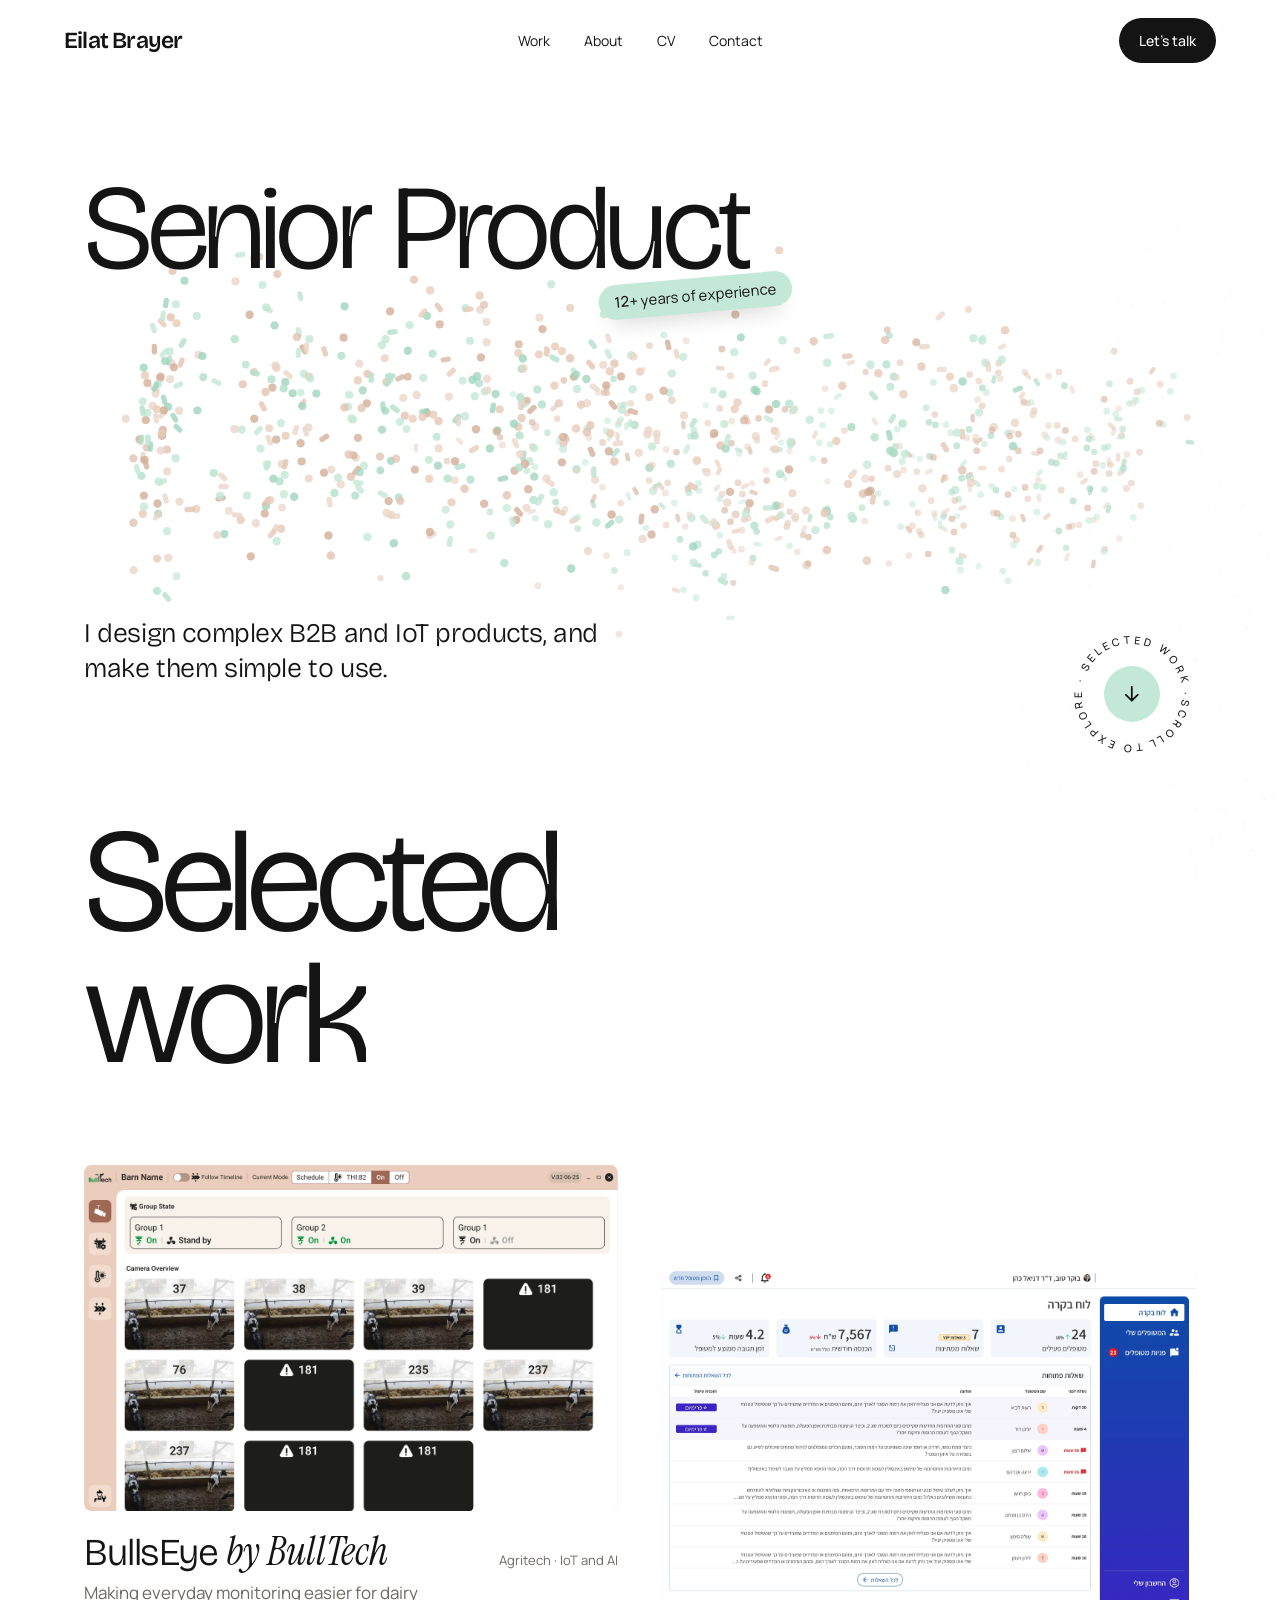
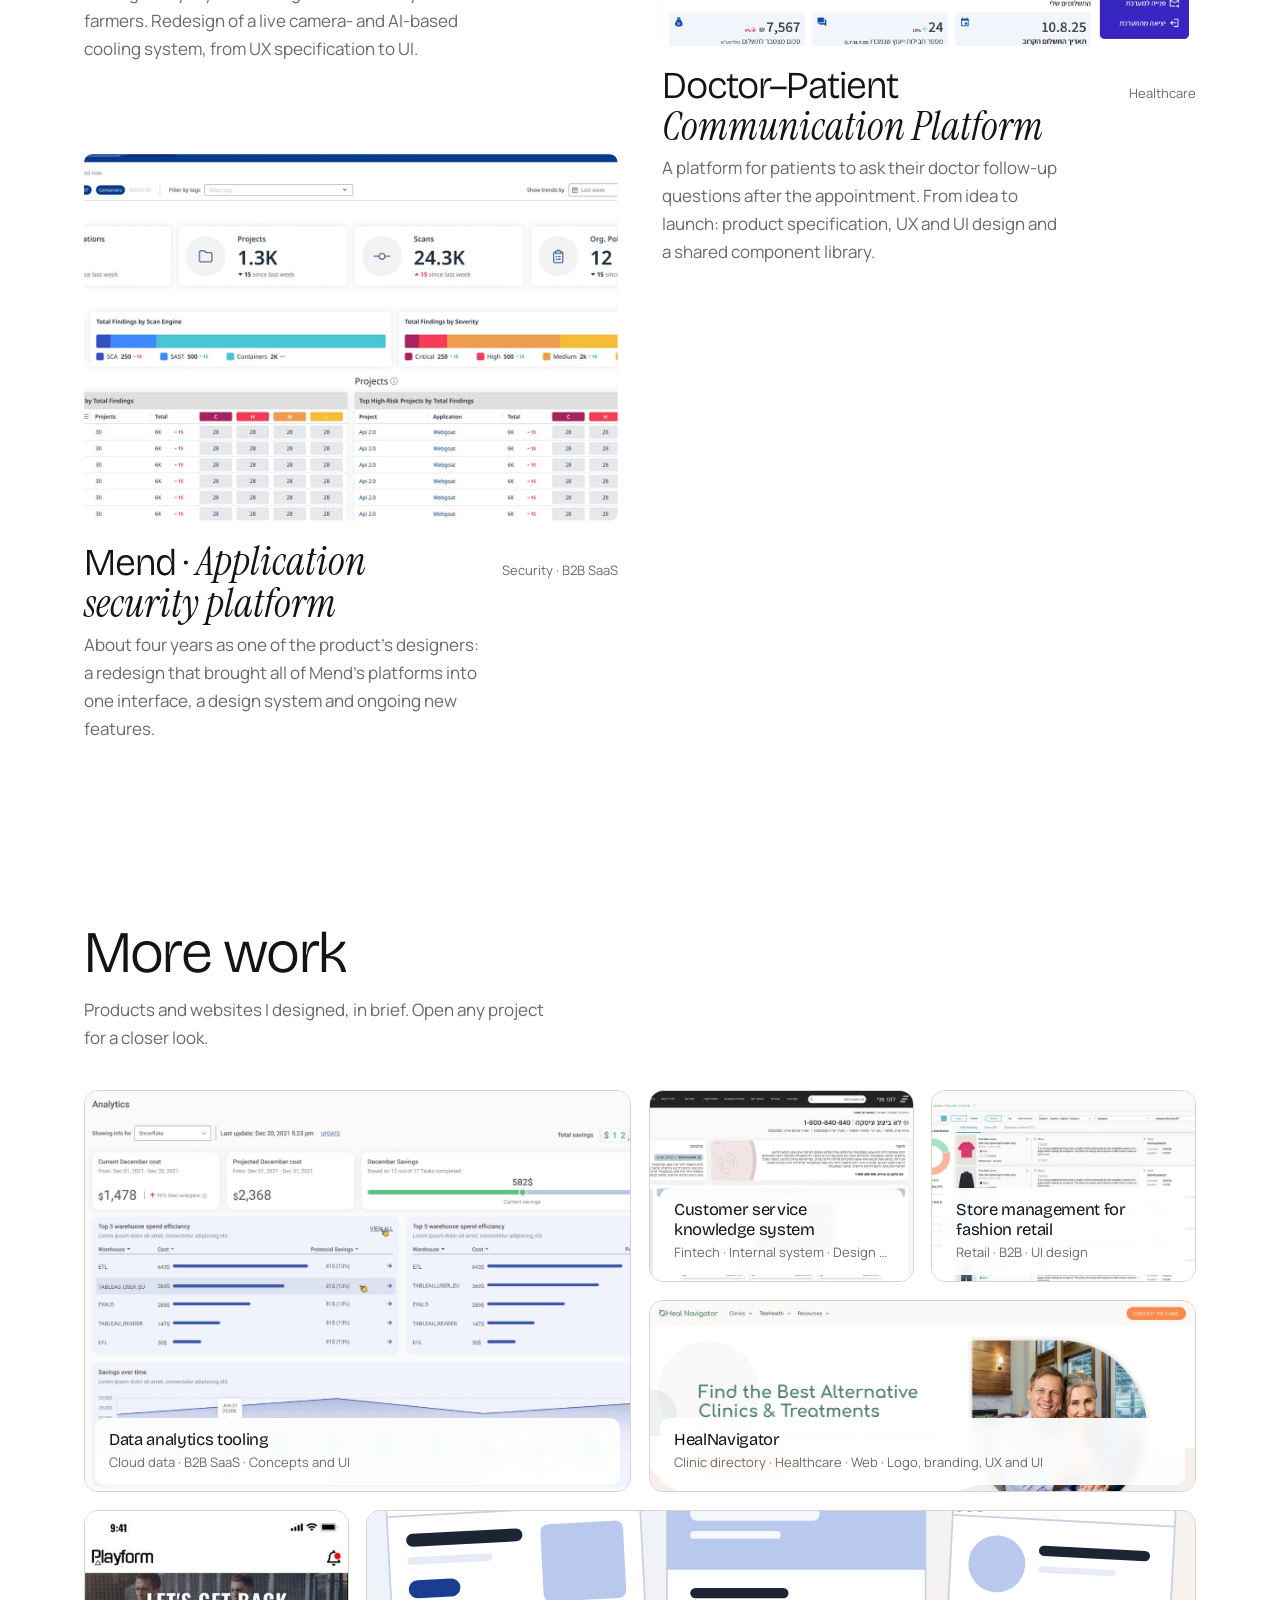
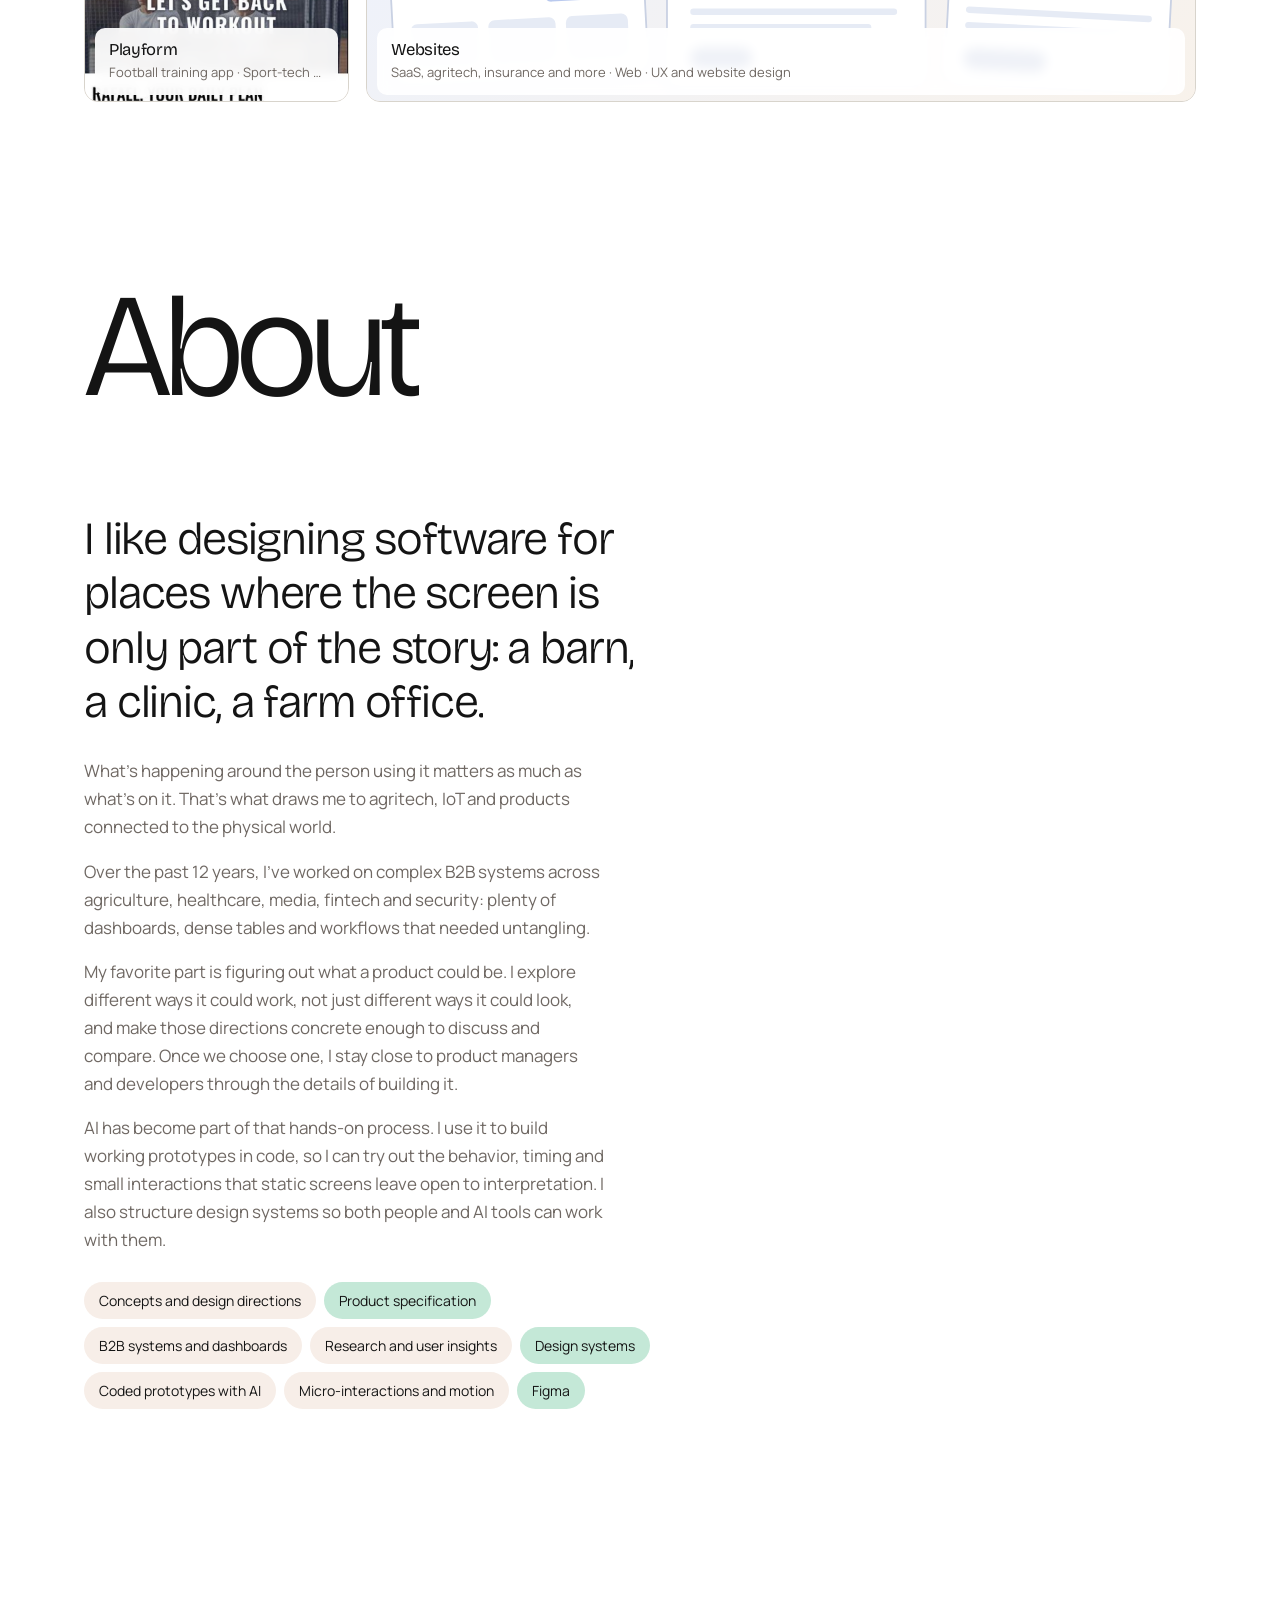
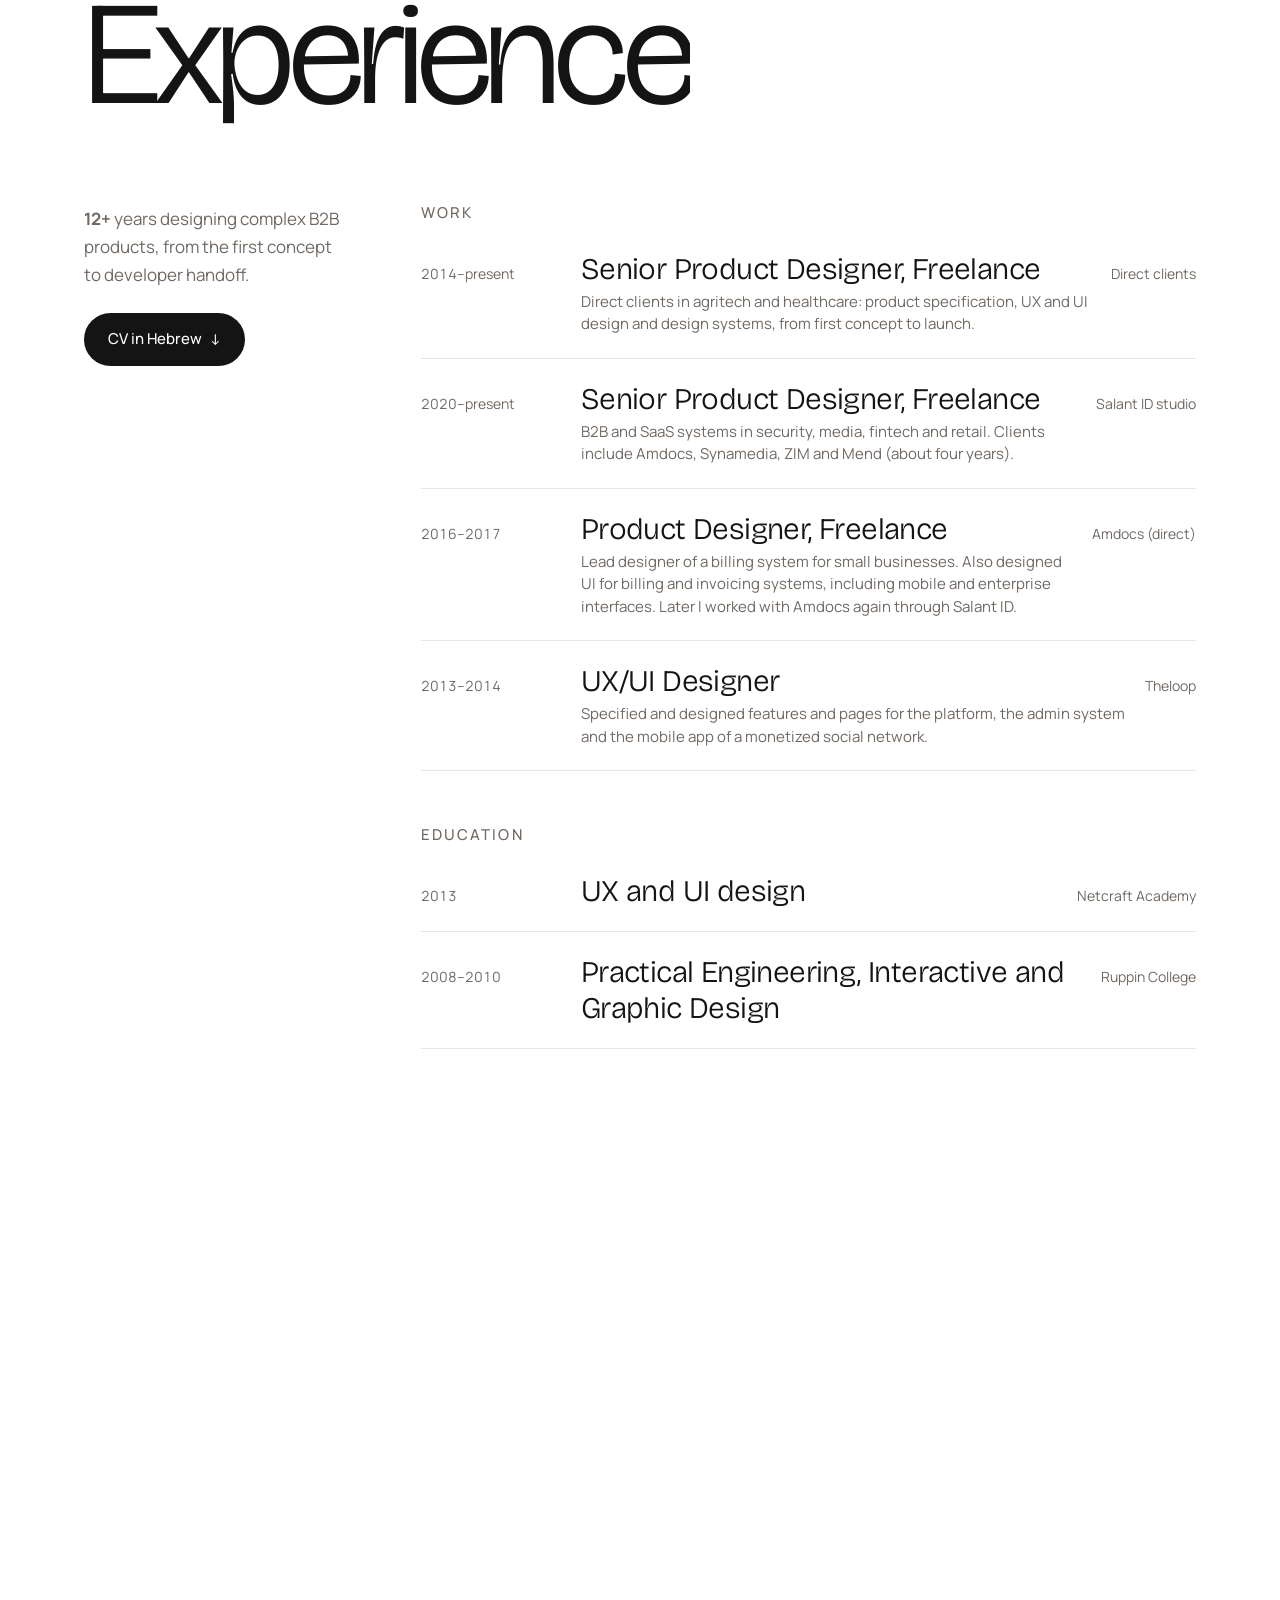
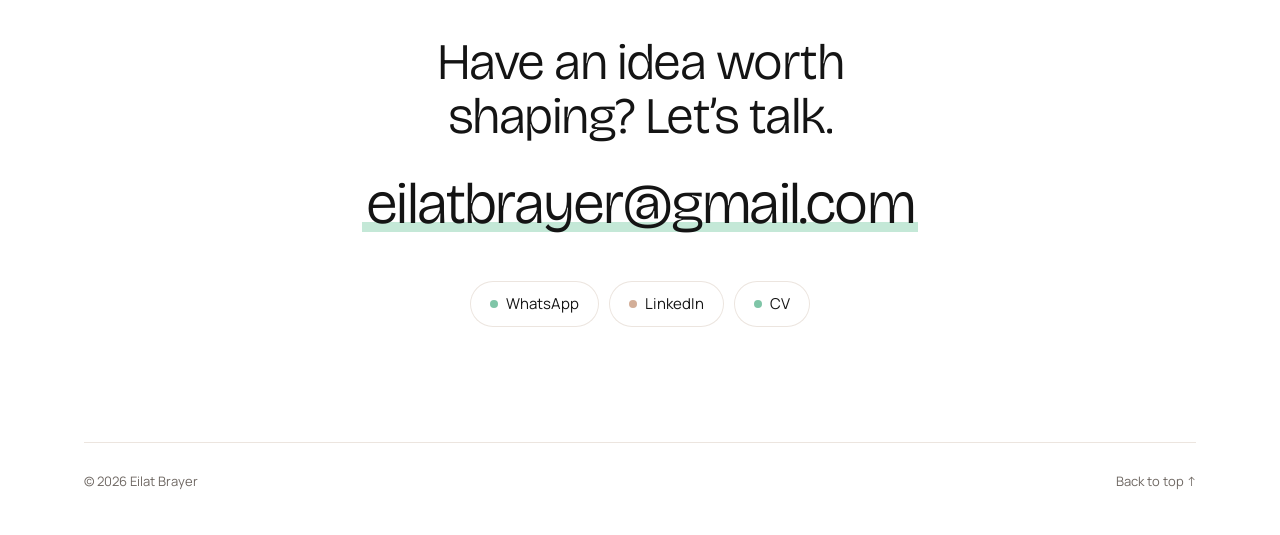
==== index.html @ edeb189f "Text pass after the portfolio review - Facts: BullsEye outcome, doctor platform claims, About years," ====
<!doctype html>
<html lang="en">
<head>
  <meta charset="utf-8">
  <meta name="viewport" content="width=device-width, initial-scale=1">
  <title>Eilat Brayer — Senior Product Designer</title>
  <meta name="description" content="Eilat Brayer is a Senior Product Designer who turns ideas into calm, colorful digital products.">
  <meta property="og:title" content="Eilat Brayer — Senior Product Designer">
  <meta property="og:description" content="Selected work, about, CV and contact.">
  <meta property="og:type" content="website">
  <meta name="theme-color" content="#ffffff">
  <link rel="icon" href="assets/favicon.svg" type="image/svg+xml">
  <link rel="preconnect" href="https://fonts.googleapis.com">
  <link rel="preconnect" href="https://fonts.gstatic.com" crossorigin>
  <link href="https://fonts.googleapis.com/css2?family=Bricolage+Grotesque:opsz,wght@12..96,300;12..96,400;12..96,500;12..96,600&family=Instrument+Serif:ital@1&family=Manrope:wght@400;500&display=swap" rel="stylesheet">
  <link rel="stylesheet" href="css/style.css?v=20261121">
</head>
<body>
  <a class="skip" href="#work">Skip to work</a>
  <canvas class="shape-canvas" aria-hidden="true"></canvas>

  <header class="site-header">
    <a class="logo" href="./">Eilat Brayer</a>
    <nav class="tabs" aria-label="Main">
      <a href="#work">Work</a>
      <a href="#about">About</a>
      <a href="#cv">CV</a>
      <a href="#contact">Contact</a>
    </nav>
    <div class="talk-wrap">
      <button class="talk" type="button" aria-expanded="false" aria-controls="talk-panel" data-cursor="say hi">Let’s talk</button>
    </div>
  </header>

  <!-- Floating bar: slides in once the top bar has scrolled away -->
  <nav class="float-nav" aria-label="Quick navigation" inert>
    <a class="float-logo" href="#top" data-cursor="up we go">Eilat Brayer</a>
    <div class="tabs">
      <span class="tab-ind" aria-hidden="true"></span>
      <a href="#work">Work</a>
      <a href="#about">About</a>
      <a href="#cv">CV</a>
      <a href="#contact">Contact</a>
    </div>
    <button class="talk" type="button" aria-expanded="false" aria-controls="talk-panel" data-cursor="say hi">Let’s talk</button>
  </nav>

  <div class="talk-panel" id="talk-panel">
    <p>Pick whatever feels easiest.</p>
    <a class="pill" href="https://wa.me/972524263616?text=Hi%20Eilat%2C%20I%20saw%20your%20portfolio%20and%20would%20love%20to%20talk." target="_blank" rel="noopener" data-cursor="fastest reply"><span><span class="ico"></span> WhatsApp</span><span>↗</span></a>
    <a class="pill nude" href="https://www.linkedin.com/in/eilat-brayer-48146722/" target="_blank" rel="noopener" data-cursor="let’s connect"><span><span class="ico"></span> LinkedIn</span><span>↗</span></a>
    <button class="pill" type="button" data-copy="eilatbrayer@gmail.com" data-cursor="click to copy"><span><span class="ico"></span> Email</span><span>eilatbrayer@gmail.com</span></button>
  </div>

  <main>
    <!-- Hero: type sets "Senior Product", the shapes write "Designer" -->
    <section class="hero inner" id="top">
      <div class="hero-stack">
        <h1 class="hero-title">
          <span class="title-line"><span class="split">Senior Product</span><span class="years-tag"><b data-since="2014">12+</b> years of experience</span></span><span class="sr-only"> Designer</span>
        </h1>
        <div class="hero-word" data-shapes="word" data-word="Designer" data-align="fill" data-cursor="play with me"></div>
        <p class="tagline reveal" style="--d:.2s">I design complex B2B and IoT products, and make them simple to use.</p>
      </div>
      <a class="badge" href="#work" data-cursor="let’s go" aria-label="Scroll to work">
        <svg class="badge-ring" viewBox="0 0 140 140" aria-hidden="true">
          <defs><path id="badge-path" d="M70,70 m-55,0 a55,55 0 1,1 110,0 a55,55 0 1,1 -110,0"/></defs>
          <text><textPath href="#badge-path" textLength="342" lengthAdjust="spacing">SCROLL TO EXPLORE · SELECTED WORK ·</textPath></text>
        </svg>
        <span class="badge-core" aria-hidden="true"><svg viewBox="0 0 24 24"><path d="M12 5v14M6 13l6 6 6-6"/></svg></span>
      </a>
    </section>

    <!-- Work: shapes drift to the side margins -->
    <section class="section" id="work">
      <div class="inner">
        <div class="section-head big-head">
          <span class="head-tag nude">Recent work, and more</span>
          <h2 class="split">Selected<br>work</h2>
        </div>

        <div class="work-grid">
          <div>
            <a class="project reveal" href="projects/cooling.html" data-cursor="view case study">
              <div class="media is-screen unveil" style="--tint:#eacdbc"><img src="assets/work/cooling/tour/f-overview.webp" alt="BullsEye home screen: the state of each cooling group and a live tile for every camera" width="2560" height="1664" decoding="async"></div>
              <div class="info">
                <div><h3>BullsEye <em>by BullTech</em></h3><p>Making everyday monitoring easier for dairy farmers. Redesign of a live camera- and AI-based cooling system, from UX specification to UI.</p></div>
                <span class="year">Agritech · IoT and AI</span>
              </div>
            </a>
          </div>
          <div>
            <a class="project reveal" href="projects/care-platform.html" data-cursor="view case study">
              <div class="media is-screen unveil" style="--tint:#dfe6ff"><img src="assets/work/care/tour/f-d-dashboard.webp" alt="The doctor’s dashboard: key numbers and the open questions, with how long each has waited" width="2880" height="2048" decoding="async"></div>
              <div class="info">
                <div><h3>Doctor–Patient <em>Communication Platform</em></h3><p>A platform for patients to ask their doctor follow-up questions after the appointment. From idea to launch: product specification, UX and UI design and a shared component library.</p></div>
                <span class="year">Healthcare</span>
              </div>
            </a>
          </div>
          <div>
            <a class="project reveal" href="projects/mend.html" data-cursor="view case study">
              <div class="media unveil" style="--tint:#e8ecf8"><img src="assets/work/risk/thumb.jpg" alt="Mend’s dashboard: overview numbers, findings by severity and the highest-risk applications" width="1200" height="900" decoding="async"></div>
              <div class="info">
                <div><h3>Mend · <em>Application security platform</em></h3><p>About four years as one of the product’s designers: a redesign that brought all of Mend’s platforms into one interface, a design system and ongoing new features.</p></div>
                <span class="year">Security · B2B SaaS</span>
              </div>
            </a>
          </div>
        </div>

        <!-- More work: a list of smaller projects; each opens a popup with its screens -->
        <div class="more-work">
          <div class="more-head">
            <div>
              <h3 class="split">More work</h3>
              <p class="reveal">Products and websites I designed, in brief. Open any project for a closer look.</p>
            </div>
          </div>
          <div class="more-list" aria-label="More work">
            <button class="more-item reveal" type="button" data-project="data-tools" data-cursor="view project">
              <span class="more-media"><img src="assets/work/data-tools/thumb.jpg" alt="" width="1200" height="900" loading="lazy"></span>
              <span class="more-info"><strong>Data analytics tooling</strong><span>Cloud data · B2B SaaS · Concepts and UI</span></span>
            </button>
            <button class="more-item reveal" type="button" data-project="service" data-cursor="view project">
              <span class="more-media"><img src="assets/work/service/thumb.jpg" alt="" width="1200" height="900" loading="lazy"></span>
              <span class="more-info"><strong>Customer service knowledge system</strong><span>Fintech · Internal system · Design concept and UI</span></span>
            </button>
            <button class="more-item reveal" type="button" data-project="retail" data-cursor="view project">
              <span class="more-media"><img src="assets/work/retail/thumb.jpg" alt="" width="1200" height="900" loading="lazy"></span>
              <span class="more-info"><strong>Store management for fashion retail</strong><span>Retail · B2B · UI design</span></span>
            </button>
            <button class="more-item reveal" type="button" data-project="clinics" data-cursor="view project">
              <span class="more-media"><img src="assets/work/clinics/thumb.jpg" alt="" width="1200" height="900" loading="lazy"></span>
              <span class="more-info"><strong>HealNavigator</strong><span>Clinic directory · Healthcare · Web · Logo, branding, UX and UI</span></span>
            </button>
            <button class="more-item reveal" type="button" data-project="football" data-cursor="view project">
              <span class="more-media"><img src="assets/work/football/tile.jpg" alt="" width="1200" height="900" loading="lazy"></span>
              <span class="more-info"><strong>Playform</strong><span>Football training app · Sport-tech · Mobile UI design</span></span>
            </button>
            <button class="more-item reveal" type="button" data-project="websites" data-cursor="view project">
              <span class="more-media generic" aria-hidden="true"><svg viewBox="0 0 640 240" preserveAspectRatio="xMidYMid slice">
                <g class="site s1"><rect x="18" y="26" width="196" height="150" rx="10"/><path d="M18 46h196"/><rect x="32" y="60" width="90" height="10" rx="5" class="ink"/><rect x="32" y="78" width="66" height="6" rx="3" class="soft"/><rect x="32" y="96" width="40" height="14" rx="7" class="accent"/><rect x="136" y="58" width="64" height="60" rx="6" class="pic"/><rect x="32" y="130" width="52" height="34" rx="5" class="soft"/><rect x="92" y="130" width="52" height="34" rx="5" class="soft"/><rect x="152" y="130" width="48" height="34" rx="5" class="soft"/></g>
                <g class="site s2"><rect x="232" y="10" width="200" height="172" rx="10"/><path d="M232 30h200"/><rect x="232" y="30" width="200" height="62" class="pic"/><rect x="250" y="44" width="100" height="10" rx="5" class="light"/><rect x="250" y="62" width="70" height="6" rx="3" class="light"/><rect x="250" y="106" width="76" height="8" rx="4" class="ink"/><rect x="250" y="122" width="160" height="5" rx="2.5" class="soft"/><rect x="250" y="134" width="140" height="5" rx="2.5" class="soft"/><rect x="250" y="152" width="48" height="16" rx="8" class="accent"/></g>
                <g class="site s3"><rect x="450" y="34" width="172" height="150" rx="10"/><path d="M450 54h172"/><rect x="464" y="68" width="44" height="44" rx="22" class="pic"/><rect x="518" y="74" width="86" height="8" rx="4" class="ink"/><rect x="518" y="90" width="60" height="5" rx="2.5" class="soft"/><rect x="464" y="124" width="144" height="5" rx="2.5" class="soft"/><rect x="464" y="136" width="120" height="5" rx="2.5" class="soft"/><rect x="464" y="156" width="64" height="16" rx="8" class="accent"/></g>
                <g class="dots"><circle cx="26" cy="36" r="2.4"/><circle cx="34" cy="36" r="2.4"/><circle cx="42" cy="36" r="2.4"/><circle cx="240" cy="20" r="2.4"/><circle cx="248" cy="20" r="2.4"/><circle cx="256" cy="20" r="2.4"/><circle cx="458" cy="44" r="2.4"/><circle cx="466" cy="44" r="2.4"/><circle cx="474" cy="44" r="2.4"/></g>
              </svg></span>
              <span class="more-info"><strong>Websites</strong><span>SaaS, agritech, insurance and more · Web · UX and website design</span></span>
            </button>
          </div>
          <script type="application/json" id="more-work-data">[{"id": "data-tools", "title": "Data analytics tooling", "domain": "Cloud data · B2B SaaS", "text": "Designed a system for managing database analytics tools. The work started with visual concepts from scratch and continued to the rest of the screens.", "scope": "Concepts · UI", "live": null, "phone": false, "images": ["01.jpg", "02.jpg", "04.jpg", "05.jpg", "06.jpg"], "role": "Concepts, UI and component library, through Salant ID design studio", "bullets": ["Visual concepts from scratch for a system that manages database analytics tools.", "Designed the rest of the screens from the chosen concept."]}, {"id": "retail", "title": "Store management for fashion retail", "domain": "Retail · B2B", "text": "UI design for a system that helps fashion retailers manage their stores and stock.", "scope": "UI", "live": null, "phone": false, "images": ["01.jpg", "02.jpg", "03.jpg", "04.jpg"], "role": "UI design and component library, through Salant ID design studio", "bullets": ["UI for a system that helps fashion retailers manage their stores and stock."]}, {"id": "service", "title": "Customer service knowledge system", "domain": "Fintech · Internal system", "text": "Design concept and all the screens of an internal system that guides service representatives through customer calls.", "scope": "Concepts · UI", "live": null, "phone": false, "images": ["01.jpg", "02.jpg", "03.jpg"], "role": "Design concept, UI and component library, through Salant ID design studio", "bullets": ["Created the design concept for a customer-service system used by service representatives.", "Designed all of its screens, in Hebrew, right to left.", "Later specified and designed new features."]}, {"id": "football", "title": "Playform", "domain": "Sport-tech · Mobile · Football training app", "text": "UI design for an app that measures and trains the skills of young football players.", "scope": "Mobile UI", "live": null, "phone": true, "images": ["01.jpg", "02.jpg", "03.jpg", "04.jpg"], "role": "Mobile UI design and component library, through Salant ID design studio", "bullets": ["UI for an app that measures and trains the skills of young football players.", "Scoring and feedback on video exercises."], "video": "https://www.youtube.com/embed/-B9H07oIt5k", "links": [{"label": "Watch the video", "href": "https://youtu.be/-B9H07oIt5k"}]}, {"id": "clinics", "title": "HealNavigator", "domain": "Healthcare · Web · Clinic directory", "text": "HealNavigator: logo and brand refinement, plus the specification and design of the home page, the clinic listing and the clinic page, on desktop and mobile, as part of an existing site.", "scope": "Logo · Branding · UX/UI", "live": null, "phone": false, "images": ["01.jpg", "02.jpg", "03.jpg", "04.jpg", "05.jpg", "06.jpg"], "role": "Logo, branding, UX, UI and component library", "bullets": ["Refined the logo and the brand.", "Specified and designed the home page, the clinic listing and the clinic page.", "Desktop and mobile, as part of an existing site."], "links": [{"label": "HealNavigator", "href": "https://healnavigator.com/listing/immunocine-cancer-center-cost-reviews/"}]}, {"id": "websites", "title": "Websites", "domain": "Web · Marketing and company sites", "text": "Specification and design of websites and home pages for companies in SaaS, agritech, insurance, consulting and marketing.", "scope": "UX · Website design", "live": null, "phone": false, "images": ["saas-home/01.jpg", "agri-site/01.jpg", "agri-site/02.jpg", "insurance/01.jpg", "insurance/02.jpg", "rankings/blog.jpg", "rankings/article.jpg", "recruiting/01.jpg", "agency/01.jpg"], "role": "UX and website design, with reusable components", "bullets": ["Zoom-Engage, through Salant ID design studio: home page design for a platform that personalizes website content and experience.", "BullTech: a new website and product catalog, for desktop and mobile.", "Insurance agency: specification and design of the full website.", "Service rankings site: website design, and later the blog.", "Recruitment consulting: home page specification and design.", "Digital marketing agency: a one-page website."], "links": [{"label": "Zoom-Engage", "href": "https://www.zoomengage.com/"}, {"label": "BullTech", "href": "https://bulltech.co.il/"}]}]</script>
        </div>
      </div>
    </section>

    <!-- About: shapes gather into a frame around the portrait -->
    <section class="section" id="about">
      <div class="inner">
        <div class="section-head big-head">
          <span class="head-tag mint">Hi, nice to meet you</span>
          <h2 class="split">About</h2>
        </div>
        <div class="about-grid">
        <div class="about-text">
          <p class="about-lead split">I like designing software for places where the screen is only part of the story: a barn, a clinic, a farm office.</p>
          <p class="reveal">What’s happening around the person using it matters as much as what’s on it. That’s what draws me to agritech, IoT and products connected to the physical world.</p>
          <p class="reveal">Over the past 12 years, I’ve worked on complex B2B systems across agriculture, healthcare, media, fintech and security: plenty of dashboards, dense tables and workflows that needed untangling.</p>
          <p class="reveal">My favorite part is figuring out what a product could be. I explore different ways it could work, not just different ways it could look, and make those directions concrete enough to discuss and compare. Once we choose one, I stay close to product managers and developers through the details of building it.</p>
          <p class="reveal">AI has become part of that hands-on process. I use it to build working prototypes in code, so I can try out the behavior, timing and small interactions that static screens leave open to interpretation. I also structure design systems so both people and AI tools can work with them.</p>
          <ul class="skills reveal">
            <li>Concepts and design directions</li>
            <li>Product specification</li>
            <li>B2B systems and dashboards</li>
            <li>Research and user insights</li>
            <li>Design systems</li>
            <li>Coded prototypes with AI</li>
            <li>Micro-interactions and motion</li>
            <li>Figma</li>
          </ul>
        </div>
        <figure class="worlds">
          <div class="worlds-stage" data-shapes="worlds" data-icons="barn,clinic,screen" data-captions="The barn|The clinic|The screen" data-cursor="where I design" aria-hidden="true"></div>
        </figure>
        </div>
      </div>
    </section>

    <!-- CV: shapes return to the margins -->
    <section class="section" id="cv">
      <div class="inner">
        <div class="section-head big-head">
          <span class="head-tag nude">The short version</span>
          <h2 class="split">Experience</h2>
        </div>
        <div class="cv-grid">
          <div class="cv-side reveal">
            <p><b data-since="2014">12+</b> years designing complex B2B products, from the first concept to developer handoff.</p>
            <div class="cv-btns"><a class="btn" href="assets/cv-he.pdf" data-cursor="pdf · 1 page">CV in Hebrew <span aria-hidden="true">↓</span></a><a class="btn" href="assets/cv-en.pdf" data-cursor="pdf · 1 page" hidden>CV in English <span aria-hidden="true">↓</span></a></div>
          </div>
          <div>
            <div class="cv-block">
              <h3 class="reveal">Work</h3>
              <div class="cv-row reveal"><span class="when">2014–present</span><span class="what">Senior Product Designer, Freelance<small>Direct clients in agritech and healthcare: product specification, UX and UI design and design systems, from first concept to launch.</small></span><span class="where">Direct clients</span></div>
              <div class="cv-row reveal"><span class="when">2020–present</span><span class="what">Senior Product Designer, Freelance<small>B2B and SaaS systems in security, media, fintech and retail. Clients include Amdocs, Synamedia, ZIM and Mend (about four years).</small></span><span class="where">Salant ID studio</span></div>
              <div class="cv-row reveal"><span class="when">2016–2017</span><span class="what">Product Designer, Freelance<small>Lead designer of a billing system for small businesses. Also designed UI for billing and invoicing systems, including mobile and enterprise interfaces. Later I worked with Amdocs again through Salant ID.</small></span><span class="where">Amdocs (direct)</span></div>
              <div class="cv-row reveal"><span class="when">2013–2014</span><span class="what">UX/UI Designer<small>Specified and designed features and pages for the platform, the admin system and the mobile app of a monetized social network.</small></span><span class="where">Theloop</span></div>
            </div>
            <div class="cv-block">
              <h3 class="reveal">Education</h3>
              <div class="cv-row reveal"><span class="when">2013</span><span class="what">UX and UI design</span><span class="where">Netcraft Academy</span></div>
              <div class="cv-row reveal"><span class="when">2008–2010</span><span class="what">Practical Engineering, Interactive and Graphic Design</span><span class="where">Ruppin College</span></div>
            </div>
          </div>
        </div>
      </div>
    </section>

    <!-- Contact: shapes write "hello" -->
    <section class="section contact" id="contact">
      <div class="inner">
        <div class="contact-word" data-shapes="word" data-word="Hello" data-early></div>
        <h2 class="split">Have an idea worth shaping? Let’s talk.</h2>
        <div class="reveal">
          <button class="mail" type="button" data-copy="eilatbrayer@gmail.com" data-cursor="click to copy">eilatbrayer@gmail.com<span class="copied" aria-live="polite"></span></button>
        </div>
        <ul class="socials reveal">
          <li><a class="pill" href="https://wa.me/972524263616?text=Hi%20Eilat%2C%20I%20saw%20your%20portfolio%20and%20would%20love%20to%20talk." target="_blank" rel="noopener" data-cursor="fastest reply"><span class="ico"></span> WhatsApp</a></li>
          <li><a class="pill nude" href="https://www.linkedin.com/in/eilat-brayer-48146722/" target="_blank" rel="noopener" data-cursor="let’s connect"><span class="ico"></span> LinkedIn</a></li>
          <li><a class="pill" href="assets/cv-he.pdf" data-cursor="pdf · 1 page"><span class="ico"></span> CV</a></li>
        </ul>
      </div>
    </section>
  </main>

  <footer class="site-footer">
    <span>© <span data-year>2026</span> Eilat Brayer</span>
    <a href="#top" data-cursor="up we go">Back to top ↑</a>
  </footer>

  <script src="js/main.js?v=20261121" defer></script>
  <script src="js/shapes.js?v=20261121" defer></script>
</body>
</html>
---- css/style.css ----
/* Layout: one long airy scroll on white. A fixed canvas of soft nude and mint
   dots and rounded strokes sits behind the content and re-forms per section
   (name, side margins, a frame around the portrait, "hello"). Projects open on
   their own pages. Buttons tilt and fill with mint or nude; a small tag next to
   the cursor says what a click will do. */
:root {
  --white: #ffffff;
  --ink: #141414;
  --ink-soft: #6f6863;
  --line: #ece5df;
  --blush: #f7eee8;
  --nude: #ead6c8;
  --sand: #d3ae98;
  --mint: #c4e8d7;
  --mint-deep: #7fc5a7;

  --display: "Bricolage Grotesque", "Helvetica Neue", Arial, sans-serif;
  --accent: "Instrument Serif", Georgia, "Times New Roman", serif;
  --body: "Manrope", system-ui, -apple-system, "Segoe UI", sans-serif;

  --max: 1240px;
  --gutter: clamp(20px, 5vw, 64px);
  --radius: 8px; /* screenshots read as screens */
  --ease: cubic-bezier(.22, .8, .24, 1);
  --spring: cubic-bezier(.3, 1.6, .5, 1);
  color-scheme: light;
}

*, *::before, *::after { box-sizing: border-box; }
[hidden] { display: none !important; }
html { -webkit-text-size-adjust: 100%; }
html.no-scroll { overflow: hidden; }
body {
  margin: 0;
  background: var(--white);
  color: var(--ink);
  font: 400 17px/1.65 var(--body);
  -webkit-font-smoothing: antialiased;
}
img { max-width: 100%; display: block; }
a { color: inherit; }
button { font: inherit; color: inherit; }
h1, h2, h3 { margin: 0; font-family: var(--display); font-weight: 300; line-height: 1.05; letter-spacing: -.03em; text-wrap: balance; }
em, .serif { font-family: var(--accent); font-style: italic; font-weight: 400; letter-spacing: 0; }
:focus-visible { outline: 2px solid var(--ink); outline-offset: 4px; border-radius: 6px; }
::selection { background: var(--mint); }

.skip { position: absolute; left: -999px; top: 10px; z-index: 50; background: var(--ink); color: var(--white); padding: 8px 14px; border-radius: 99px; }
.skip:focus { left: 10px; }

/* Shape canvas lives behind everything */
.shape-canvas { position: fixed; inset: 0; width: 100%; height: 100%; z-index: 0; pointer-events: none; }
.site-header, main, .site-footer { position: relative; z-index: 1; }

.inner { max-width: var(--max); margin-inline: auto; padding-inline: var(--gutter); }
.label { font: 500 12px/1 var(--body); letter-spacing: .14em; text-transform: uppercase; color: var(--ink-soft); }

/* ---------- Pills: one hover language for every button ---------- */
.pill, .tabs a, .btn, .talk, .back {
  display: inline-flex; align-items: center; gap: 8px;
  border: 0; border-radius: 99px; cursor: pointer; text-decoration: none; white-space: nowrap;
  transition: rotate .5s var(--spring), background-color .25s, color .25s, box-shadow .35s;
}
.pill.is-hover, .tabs a.is-hover, .btn.is-hover, .talk.is-hover, .back.is-hover,
.pill:focus-visible, .tabs a:focus-visible, .btn:focus-visible, .talk:focus-visible, .back:focus-visible {
  rotate: -3deg; background-color: var(--mint); color: var(--ink);
  box-shadow: 0 12px 22px -14px rgba(20, 20, 20, .45);
}
.pill.nude.is-hover, .tabs a:nth-of-type(even).is-hover, .back.is-hover,
.pill.nude:focus-visible, .tabs a:nth-of-type(even):focus-visible { background-color: var(--nude); rotate: 3deg; }
.pill { padding: 11px 20px; font-size: 15px; background: var(--white); box-shadow: inset 0 0 0 1px var(--line); }
.pill .ico { display: inline-block; flex: none; width: 8px; height: 8px; border-radius: 50%; background: var(--mint-deep); }
.pill.nude .ico { background: var(--sand); }
.btn { padding: 14px 24px; background: var(--ink); color: var(--white); font-size: 15px; font-weight: 500; }

/* ---------- Header ---------- */
.site-header {
  position: absolute; top: 0; left: 0; right: 0; z-index: 20;
  display: grid; grid-template-columns: 1fr auto 1fr; align-items: center; gap: 16px;
  padding: 18px var(--gutter);
  transition: transform .5s var(--ease), background .4s;
}
.logo { justify-self: start; text-decoration: none; font: 600 clamp(22px, 1.8vw, 26px)/1 var(--display); letter-spacing: -.035em; white-space: nowrap; }
.back { justify-self: start; font-size: 14px; padding: 9px 16px 9px 12px; background: rgba(255,255,255,.8); box-shadow: inset 0 0 0 1px var(--line); }
.tabs { display: flex; gap: 4px; justify-self: center; }
.tabs a { font-size: 14px; padding: 8px 15px; }
.talk-wrap { justify-self: end; }
.talk { padding: 11px 20px; background: var(--ink); color: var(--white); font-size: 14px; font-weight: 500; }
.talk[aria-expanded="true"] { background: var(--mint); color: var(--ink); rotate: -3deg; }

/* Floating bar */
.float-nav {
  position: fixed; z-index: 30; left: 50%; top: max(14px, env(safe-area-inset-top, 0px));
  display: flex; align-items: center; gap: 6px; padding: 6px;
  background: rgba(255, 255, 255, .82); backdrop-filter: blur(16px); -webkit-backdrop-filter: blur(16px);
  border-radius: 99px; box-shadow: 0 0 0 1px var(--line), 0 18px 40px -24px rgba(20, 20, 20, .35);
  translate: -50% calc(-100% - 30px); opacity: 0;
  transition: translate .7s var(--spring), opacity .3s;
}
.float-nav.show { translate: -50% 0; opacity: 1; }
.float-logo { text-decoration: none; font: 600 18px/1 var(--display); letter-spacing: -.035em; padding: 0 12px 0 14px; white-space: nowrap; }
.float-nav .tabs { position: relative; gap: 2px; }
.float-nav .tabs a { position: relative; z-index: 1; }
.float-nav .talk { padding: 9px 16px; }
.tab-ind {
  position: absolute; left: 0; top: 0; bottom: 0; border-radius: 99px; background: var(--blush);
  opacity: 0; transition: transform .6s var(--spring), width .6s var(--spring), opacity .3s;
}
.tab-ind.on { opacity: 1; }

.talk-panel {
  position: fixed; z-index: 40; right: 16px; top: 70px; width: min(320px, calc(100vw - 24px));
  background: var(--white); border-radius: 26px; padding: 18px;
  box-shadow: 0 0 0 1px var(--line), 0 30px 60px -30px rgba(20, 20, 20, .35);
  display: grid; gap: 8px;
  transform-origin: top right; scale: .85; rotate: 3deg; opacity: 0; visibility: hidden;
  transition: scale .5s var(--spring), rotate .5s var(--spring), opacity .25s, visibility 0s .3s;
}
.talk-panel.open { scale: 1; rotate: 0deg; opacity: 1; visibility: visible; transition: scale .5s var(--spring), rotate .5s var(--spring), opacity .25s; }
.talk-panel p { margin: 2px 4px 8px; font-size: 14px; color: var(--ink-soft); }
.talk-panel .pill { justify-content: space-between; width: 100%; }
.talk-panel .pill span:last-child { color: var(--ink-soft); font-size: 13px; }

/* ---------- Cursor tag ---------- */
.cursor-tag {
  position: fixed; left: 0; top: 0; z-index: 80; pointer-events: none;
  font: 500 12px/1 var(--body); color: var(--ink); white-space: nowrap;
  background: var(--mint); padding: 7px 12px; border-radius: 99px;
  box-shadow: 0 8px 18px -10px rgba(20, 20, 20, .4);
}
.cursor-tag::before { content: ""; } /* keeps an empty tag from collapsing */
.cursor-tag { scale: 0; opacity: 0; transition: scale .35s var(--spring), opacity .2s; }
.cursor-tag.on { scale: 1; opacity: 1; }
@media (hover: none), (pointer: coarse) { .cursor-tag { display: none; } }

/* ---------- Hero ---------- */
.hero { position: relative; min-height: calc(100svh - clamp(80px, 11vw, 150px)); display: grid; grid-template-columns: minmax(0, 1fr); align-content: center; padding-block: clamp(130px, 19vh, 190px) clamp(90px, 13vh, 140px); }
.hero-stack { display: grid; }
.hero-title { font-size: clamp(46px, 9.4vw, 150px); line-height: .95; letter-spacing: -.045em; margin: 0; }
.title-line { position: relative; display: inline-block; }
/* Years tag: tilted like a hovered tab, perched on the end of "Senior Product" */
.years-tag {
  position: absolute; left: 100%; top: 100%; translate: -78% -20%; rotate: -5deg;
  font: 400 clamp(13px, 1.15vw, 16px)/1 var(--body); letter-spacing: 0; white-space: nowrap;
  background: var(--mint); color: var(--ink); padding: .7em 1.1em; border-radius: 99px;
  box-shadow: 0 12px 22px -14px rgba(20, 20, 20, .45);
}
.years-tag b { font-weight: 500; }
.js .years-tag { scale: 0; transition: scale .8s var(--spring) .7s; }
.js .split.in + .years-tag { scale: 1; }
.hero-word { width: 100%; aspect-ratio: 4.15 / 1; max-width: 100%; margin: clamp(26px, 3.4vw, 52px) 0 0; }
.tagline { margin: clamp(10px, 1.5vw, 20px) 0 0; font: 300 clamp(20px, 2.1vw, 28px)/1.3 var(--display); letter-spacing: -.015em; max-width: 34ch; }

/* Round badge: turns slowly, scrolls to the work */
.badge { position: absolute; right: var(--gutter); bottom: clamp(28px, 5vh, 56px); width: clamp(110px, 10vw, 140px); aspect-ratio: 1; display: grid; place-items: center; text-decoration: none; border-radius: 50%; }
.badge-ring { position: absolute; inset: 0; width: 100%; height: 100%; }
.badge-ring text { font: 500 11.5px var(--body); letter-spacing: .14em; fill: var(--ink); }
.badge-core { width: 44%; aspect-ratio: 1; border-radius: 50%; background: var(--mint); display: grid; place-items: center; transition: scale .5s var(--spring), background .25s; }
.badge-core svg { width: 42%; fill: none; stroke: var(--ink); stroke-width: 1.8; stroke-linecap: round; stroke-linejoin: round; }
.badge.is-hover .badge-core, .badge:focus-visible .badge-core { scale: 1.12; background: var(--nude); }
.sr-only { position: absolute; width: 1px; height: 1px; overflow: hidden; clip: rect(0 0 0 0); white-space: nowrap; }

/* ---------- Section heads ---------- */
.section { padding-block: clamp(46px, 7vw, 90px); }
.section-head { display: flex; justify-content: space-between; align-items: baseline; gap: 16px; flex-wrap: wrap; margin-bottom: clamp(40px, 7vw, 84px); }
.section-head h2 { font-size: clamp(44px, 8vw, 112px); }
/* Big section titles share one size; a tilted tag sits above each */
#work { padding-top: clamp(4px, 1vw, 16px); }
.big-head { position: relative; display: block; }
.big-head h2 { font-size: clamp(60px, 11.5vw, 180px); line-height: .9; letter-spacing: -.05em; }
/* The tag floats above the title without taking space, so the title itself peeks in first */
.head-tag { position: absolute; left: 0; top: 0; translate: 0 calc(-100% - clamp(10px, 1.4vw, 20px)); z-index: 2; display: inline-block; white-space: nowrap; font: 400 clamp(14px, 1.2vw, 17px)/1 var(--body); padding: .75em 1.2em; border-radius: 99px; margin-left: clamp(2px, .6vw, 8px); box-shadow: 0 12px 22px -14px rgba(20, 20, 20, .4); }
.head-tag.nude { background: var(--nude); --tilt: 4deg; }
.head-tag.mint { background: var(--mint); --tilt: -4deg; }
.head-tag { rotate: var(--tilt); }
/* Sticker motion: it lands once the title is well on screen */
.js .head-tag { opacity: 0; scale: .3; rotate: calc(var(--tilt) * -5); transition: scale .9s var(--spring), rotate .9s var(--spring), opacity .25s; }
.js .head-tag.in { opacity: 1; scale: 1; rotate: var(--tilt); }

/* ---------- Work ---------- */
.work-grid { display: grid; grid-template-columns: repeat(2, minmax(0, 1fr)); column-gap: clamp(20px, 3.5vw, 56px); row-gap: clamp(64px, 9vw, 120px); }
/* The lead case spans the row; the middle card of the next row sits lower */
.work-grid > .featured { grid-column: 1 / -1; }
/* Two lead cases side by side; healthcare sits a little lower */
.work-grid > :nth-child(2) { margin-top: clamp(0px, 8vw, 120px); }
.work-grid .project .media { aspect-ratio: 16 / 11; }
.project .media.is-screen img { object-position: top left; }
.work-grid > .featured .media { aspect-ratio: 16 / 8; }
.work-grid > .featured h3 { font-size: clamp(30px, 4vw, 52px); }
/* The third project follows the first in its column and starts beside the second one's text */
.work-grid > :nth-child(2) { grid-row: span 2; }
.work-grid > :nth-child(3) { grid-column: 1; margin-top: calc(-1 * clamp(64px, 9vw, 120px) + var(--third-offset, 0px)); }
.project { text-decoration: none; display: block; }
.project .media { position: relative; border-radius: var(--radius); overflow: hidden; background: var(--tint, var(--blush)); aspect-ratio: 4 / 5; max-width: 100%; }
.project .media img { width: 100%; height: 100%; object-fit: cover; transform: scale(1.001); transition: transform 1.2s var(--ease); }
.project:hover .media img { transform: scale(1.045); }
.project .info { display: flex; justify-content: space-between; gap: 16px; margin-top: 20px; align-items: baseline; }
.project h3 { font-size: clamp(26px, 3vw, 38px); }
.project h3 em { font-size: 1.05em; }
.project p { margin: 6px 0 0; color: var(--ink-soft); max-width: 40ch; }
.project .year { font-size: 13px; color: var(--ink-soft); white-space: nowrap; }

/* ---------- About ---------- */
.about-grid { display: grid; grid-template-columns: 1.15fr .85fr; gap: clamp(40px, 8vw, 120px); align-items: center; }
.about-text p { color: var(--ink-soft); max-width: 52ch; margin: 0 0 16px; }
.about-text .about-lead { font: 300 clamp(28px, 3.6vw, 48px)/1.18 var(--display); letter-spacing: -.025em; color: var(--ink); max-width: none; margin: 14px 0 28px; }
.portrait {
  aspect-ratio: 4 / 5; max-width: 100%; width: min(380px, 100%); justify-self: center;
  border-radius: 999px 999px 28px 28px; overflow: hidden;
  background: linear-gradient(160deg, var(--nude), var(--blush) 60%, var(--mint));
  display: grid; place-items: center; color: var(--ink-soft); font-size: 13px; text-align: center;
}
.portrait img { width: 100%; height: 100%; object-fit: cover; }
/* About: particles cycle through the worlds Eilat designs for */
.worlds { margin: 0; justify-self: center; width: min(400px, 100%); display: grid; gap: 14px; justify-items: center; }
.worlds-stage { width: 100%; aspect-ratio: 1; max-width: 100%; }
.worlds figcaption { display: flex; align-items: center; gap: 10px; font-size: 14px; }
.worlds-label { color: var(--ink-soft); }
.worlds [data-world-caption] { padding: 6px 12px; border-radius: 99px; background: var(--mint); rotate: -3deg; min-width: 92px; text-align: center; }
.skills { display: flex; flex-wrap: wrap; gap: 8px; margin: 28px 0 0; padding: 0; list-style: none; }
.skills li { font-size: 14px; padding: 7px 15px; border-radius: 99px; background: var(--blush); }
.skills li:nth-child(3n+2) { background: var(--mint); }

/* ---------- CV ---------- */
.cv-grid { display: grid; grid-template-columns: 260px 1fr; gap: clamp(24px, 6vw, 80px); }
.cv-side { display: grid; gap: 24px; align-content: start; justify-items: start; }
.cv-side p { margin: 0; color: var(--ink-soft); }
.cv-block + .cv-block { margin-top: 56px; }
.cv-block h3 { font-size: 15px; font-family: var(--body); font-weight: 500; letter-spacing: .14em; text-transform: uppercase; color: var(--ink-soft); margin-bottom: 8px; }
.cv-row {
  display: grid; grid-template-columns: 140px 1fr auto; gap: 20px; align-items: baseline;
  padding-block: 22px; border-bottom: 1px solid var(--line);
}
.cv-row .when { font-size: 14px; color: var(--ink-soft); font-variant-numeric: tabular-nums; }
.cv-row .what { font: 300 clamp(22px, 2.4vw, 30px)/1.2 var(--display); letter-spacing: -.02em; }
.cv-row .what small { display: block; font: 400 15px/1.5 var(--body); letter-spacing: 0; color: var(--ink-soft); margin-top: 4px; }
.cv-row .where { font-size: 14px; color: var(--ink-soft); text-align: right; }

/* ---------- Contact ---------- */
.contact { text-align: center; padding-bottom: clamp(60px, 9vw, 120px); }
.contact-word { height: clamp(200px, 32vw, 400px); }
.contact h2 { font-size: clamp(30px, 4vw, 52px); margin: 8px auto 28px; max-width: 18ch; }
.mail {
  border: 0; background: none; cursor: pointer; padding: 0 4px;
  font: 300 clamp(24px, 4.6vw, 60px)/1.1 var(--display); letter-spacing: -.03em; color: var(--ink);
  background: linear-gradient(var(--mint), var(--mint)) 0 92% / 100% 10px no-repeat;
  word-break: break-word; transition: background-size .6s var(--ease);
}
.mail:hover, .mail:focus-visible { background-size: 100% 42%; }
.mail { position: relative; }
.copied { position: absolute; left: 0; right: 0; top: calc(100% + 8px); font: 500 14px/1 var(--body); letter-spacing: 0; color: var(--mint-deep); }
.socials { display: flex; justify-content: center; flex-wrap: wrap; gap: 10px; margin: 44px 0 0; padding: 0; list-style: none; }

/* ---------- Footer ---------- */
.site-footer { width: calc(100% - 2 * var(--gutter)); max-width: calc(var(--max) - 2 * var(--gutter)); margin-inline: auto; display: flex; justify-content: space-between; gap: 12px; flex-wrap: wrap; font-size: 13px; color: var(--ink-soft); padding-block: 28px; border-top: 1px solid var(--line); }
.site-footer a { text-decoration: none; }

/* ---------- Case study page ---------- */
.case-hero { padding-top: 120px; display: grid; gap: 28px; }
.case-head { display: grid; grid-template-columns: minmax(0, 1.3fr) minmax(0, .7fr); gap: clamp(24px, 5vw, 80px); align-items: center; }
.case-text { display: grid; gap: 28px; align-content: center; }
.case-worlds { width: min(380px, 100%); aspect-ratio: 1; justify-self: center; }
.case-tag { justify-self: start; padding: 8px 14px; border-radius: 99px; background: var(--chip, var(--mint)); color: var(--ink); rotate: -3deg; letter-spacing: .1em; }
/* Inner pages read more than they perform: titles in the text face */
.case-hero h1, .case-body h2 { font-family: var(--body); font-weight: 500; letter-spacing: -.03em; line-height: 1.1; }
.case-hero h1 { font-size: clamp(36px, 4.6vw, 64px); }
@media (max-width: 860px) {
  .case-head { grid-template-columns: 1fr; }
  .case-worlds { order: -1; width: min(240px, 66%); }
}
.case-hero .intro { font: 300 clamp(20px, 2.2vw, 28px)/1.35 var(--display); letter-spacing: -.015em; color: var(--ink-soft); max-width: 36ch; margin: 0; }
.case-meta { display: grid; grid-template-columns: repeat(auto-fit, minmax(160px, 1fr)); gap: 20px; margin: clamp(32px, 4vw, 48px) 0 0; padding: 26px 0; border-block: 1px solid var(--line); }
.case-meta dt { font-size: 12px; letter-spacing: .14em; text-transform: uppercase; color: var(--ink-soft); }
.case-meta dd { margin: 6px 0 0; }
.case-cover { margin-top: clamp(40px, 6vw, 72px); border-radius: var(--radius); overflow: hidden; background: var(--tint, var(--blush)); aspect-ratio: 16 / 9; max-width: 100%; }
.case-cover img { width: 100%; height: 100%; object-fit: cover; transition: transform 1.2s var(--ease); }
[data-zoom] { cursor: zoom-in; }
[data-zoom]:hover img { transform: scale(1.025); }
.case-body { max-width: 760px; margin: clamp(80px, 11vw, 140px) auto; }
.chapter + .chapter { margin-top: clamp(64px, 9vw, 110px); }
.chapter .label { display: block; margin-bottom: 14px; }
.chapter h2 { font-size: clamp(26px, 2.8vw, 36px); margin-bottom: 18px; }
.chapter p, .chapter li { color: var(--ink-soft); }
.chapter ul { padding-left: 1.1em; }
.chapter figure { margin: 44px 0 0; }
.chapter figure .case-cover { margin: 0; aspect-ratio: 16 / 10; }
.chapter figcaption { font-size: 14px; color: var(--ink-soft); margin-top: 12px; }
/* ---------- More work: a list, smaller images than the main projects ---------- */
.more-work { margin-top: clamp(100px, 14vw, 180px); }
.more-head { display: flex; justify-content: space-between; align-items: end; gap: 24px; flex-wrap: wrap; margin-bottom: clamp(24px, 3vw, 40px); }
.more-head h3 { font-size: clamp(34px, 4.6vw, 64px); }
.more-head p { margin: 12px 0 0; color: var(--ink-soft); max-width: 46ch; }
/* More work as a bento mosaic: every so often a large tile, the rest smaller */
.more-list { display: grid; grid-template-columns: repeat(4, minmax(0, 1fr)); grid-auto-rows: clamp(150px, 15vw, 220px); grid-auto-flow: dense; gap: clamp(12px, 1.4vw, 18px); }
.more-item { position: relative; display: block; width: 100%; height: 100%; border: 4px solid var(--blush); box-shadow: 0 0 0 1px var(--line); padding: 0; background: var(--blush); cursor: pointer; color: inherit; font: inherit; text-align: left; border-radius: 14px; overflow: hidden; }
.more-list > :nth-child(6n+1) { grid-column: span 2; grid-row: span 2; }
.more-list > :nth-child(6n+4) { grid-column: span 2; }
/* ten projects leave half a row on desktop: the last tile closes it at full width */
/* close the last row whatever the count */
@media (min-width: 861px) { .more-list > :last-child:nth-child(6n+4) { grid-column: 1 / -1; } .more-list > :last-child:nth-child(6n+5) { grid-column: span 2; } .more-list > :last-child:nth-child(6n+3) { grid-column: span 3; } }
.more-media { display: block; position: absolute; inset: 0; }
.more-media img { width: 100%; height: 100%; object-fit: cover; object-position: top; transition: transform 1s var(--ease); }
.more-item:hover .more-media img, .more-item:focus-visible .more-media img { transform: scale(1.04); }
.more-info { position: absolute; left: 10px; right: 10px; bottom: 10px; display: grid; gap: 2px; padding: 12px 14px; border-radius: 10px; background: rgba(255, 255, 255, .93); backdrop-filter: blur(6px); -webkit-backdrop-filter: blur(6px); translate: 0 4px; transition: translate .4s var(--ease); }
.more-item:hover .more-info, .more-item:focus-visible .more-info { translate: 0 0; }
.more-info strong { font: 400 clamp(16px, 1.3vw, 19px)/1.2 var(--display); letter-spacing: -.02em; }
.more-info span { font-size: 13px; color: var(--ink-soft); white-space: nowrap; overflow: hidden; text-overflow: ellipsis; }
@media (max-width: 860px) { .more-list { grid-template-columns: repeat(2, minmax(0, 1fr)); grid-auto-rows: 180px; } .more-list > :nth-child(6n+4) { grid-column: span 2; } }
@media (max-width: 480px) { .more-list { grid-auto-rows: 150px; } .more-info span { display: none; } }

/* Screens on the home page keep their own proportions */
.project .media.is-screen { aspect-ratio: auto; }
.project .media.is-screen img { display: block; width: 100%; height: auto; }
button.project { border: 0; padding: 0; background: none; color: inherit; font: inherit; text-align: left; cursor: pointer; width: 100%; }

/* ---------- Project popup: split on desktop, a sheet from below on mobile ---------- */
.peek { border: 0; padding: 0; color: var(--ink); background: #fff; }
.peek::backdrop { background: rgba(20, 20, 20, .34); backdrop-filter: blur(6px); -webkit-backdrop-filter: blur(6px); }
.peek-close { width: 42px; height: 42px; display: grid; place-items: center; border: 0; padding: 0; border-radius: 50%; background: var(--ink); color: #fff; cursor: pointer; transition: rotate .5s var(--spring); }
.peek-close:hover, .peek-close:focus-visible { rotate: 90deg; }
.peek-close svg { width: 16px; height: 16px; }
.peek-tag { display: inline-block; justify-self: start; font-size: 13px; padding: 6px 12px; border-radius: 99px; background: var(--mint); rotate: -3deg; }
.peek-title { font: 500 clamp(26px, 2.6vw, 38px)/1.1 var(--body); letter-spacing: -.03em; margin: 0; }
.peek-role { margin: 0; color: var(--ink-soft); font-size: 15px; }
.peek-points { margin: 0; padding-left: 1.1em; display: grid; gap: 8px; font-size: 15px; }
.peek-live { justify-self: start; }
.peek-shot { display: block; width: 100%; height: auto; border-radius: var(--radius); box-shadow: 0 0 0 1px var(--line), 0 30px 50px -36px rgba(40, 25, 15, .45); }
.phones .peek-shot { width: min(360px, 100%); }

/* Desktop: the text stays on the side, the screens scroll */
.peek-split { width: min(1240px, calc(100% - 48px)); max-width: none; height: 88vh; max-height: 88vh; overflow: visible; border-radius: 18px; opacity: 0; scale: .97; transition: opacity .3s var(--ease), scale .4s var(--ease); box-shadow: 0 40px 80px -30px rgba(20, 20, 20, .45); }
.peek-split.open { opacity: 1; scale: 1; }
.peek-split > .peek-close { position: absolute; top: -14px; right: -14px; z-index: 3; box-shadow: 0 8px 20px -8px rgba(20, 20, 20, .5); }
.peek-cols { display: grid; grid-template-columns: minmax(260px, 1fr) minmax(0, 2.3fr); height: 100%; }
.peek-side { padding: 40px 32px; display: grid; gap: 16px; align-content: start; border-right: 1px solid var(--line); overflow-y: auto; }
.peek-count { font: 300 44px/1 var(--display); letter-spacing: -.03em; margin-top: 12px; }
.peek-count small { font-size: 18px; color: var(--ink-soft); }
.peek-thumbs { display: grid; grid-template-columns: repeat(4, 1fr); gap: 6px; }
.peek-thumbs button { border: 0; padding: 0; background: var(--blush); border-radius: 6px; overflow: hidden; aspect-ratio: 4 / 3; cursor: pointer; opacity: .55; outline: 2px solid transparent; outline-offset: 1px; transition: opacity .2s; }
.peek-thumbs button.on { opacity: 1; outline-color: var(--ink); }
.peek-thumbs img { width: 100%; height: 100%; object-fit: cover; object-position: top; }
.peek-main { overflow-y: auto; overscroll-behavior: contain; padding: 32px; display: grid; gap: 32px; align-content: start; background: #faf8f6; border-radius: 0 18px 18px 0; }
.peek-main.phones { grid-template-columns: repeat(auto-fill, minmax(220px, 1fr)); }

/* Mobile: a short case page that slides up from below */
.peek-sheet { position: fixed; inset: auto 0 0 0; margin: 0; width: 100%; max-width: 100%; height: 92vh; max-height: 92vh; border-radius: 22px 22px 0 0; translate: 0 100%; transition: translate .55s var(--ease); box-shadow: 0 -30px 60px -40px rgba(20, 20, 20, .5); }
.peek-sheet.open { translate: 0 0; }
.peek-scroll { height: 100%; overflow-y: auto; overscroll-behavior: contain; }
.peek-grip { position: sticky; top: 0; z-index: 2; display: flex; justify-content: center; align-items: center; padding: 12px 16px; background: linear-gradient(#fff 70%, rgba(255, 255, 255, 0)); }
.peek-grip i { width: 44px; height: 5px; border-radius: 99px; background: var(--line); }
.peek-grip .peek-close { position: absolute; right: 14px; top: 8px; width: 38px; height: 38px; }
.peek-body { padding: 4px var(--gutter) 64px; }
.peek-intro { display: grid; gap: 14px; padding-bottom: 28px; margin-bottom: 28px; border-bottom: 1px solid var(--line); }
.peek-shots { display: grid; gap: 28px; }
.peek-shots.phones { justify-items: center; }
@media (prefers-reduced-motion: reduce) { .peek-split, .peek-sheet { transition: none; } }
html.sheet-open { overflow: hidden; }

/* Insight and decision cards on case pages */
.case-cards { list-style: none; padding: 0 !important; margin: 28px 0 0; display: grid; grid-template-columns: repeat(3, minmax(0, 1fr)); gap: 12px; }
.case-cards li { background: var(--blush); border-radius: 22px; padding: 20px; color: var(--ink) !important; font-size: 15px; line-height: 1.5; }
.case-cards li:nth-child(3n+2) { background: var(--mint); }
.case-cards strong { display: block; font: 400 20px/1.2 var(--display); letter-spacing: -.02em; margin-bottom: 8px; }
/* Before / after pair */
.before-after { display: grid; grid-template-columns: 1fr 1fr; gap: 16px; margin-top: 32px; }
.before-after figure { margin: 0; position: relative; }
.before-after .case-cover { margin: 0; aspect-ratio: 16 / 10; }
.before-after .case-cover img { object-fit: contain; }
.before-after + .before-after { margin-top: 28px; }
.ba-tag { position: absolute; z-index: 2; top: 14px; left: 14px; font: 500 13px/1 var(--body); padding: 7px 12px; border-radius: 99px; background: var(--white); rotate: -4deg; box-shadow: 0 10px 20px -12px rgba(20,20,20,.4); }
.ba-tag.after { background: var(--mint); rotate: 4deg; }
.results { display: grid; grid-template-columns: repeat(3, 1fr); gap: 14px; list-style: none; padding: 0 !important; margin: 28px 0 0; }
.results li { background: var(--blush); border-radius: 22px; padding: 22px; color: var(--ink) !important; }
.results li:nth-child(2) { background: var(--mint); }
.results strong { display: block; font: 300 44px/1 var(--display); letter-spacing: -.03em; margin-bottom: 8px; }
.next { display: block; text-align: center; text-decoration: none; padding-block: clamp(80px, 10vw, 140px); border-top: 1px solid var(--line); }
.next .label { display: block; margin-bottom: 16px; }
.next strong { font: 300 clamp(44px, 8vw, 110px)/1 var(--display); letter-spacing: -.04em; transition: letter-spacing .8s var(--ease); }
.next:hover strong { letter-spacing: -.01em; }

/* ---------- Lightbox ---------- */
.lightbox {
  position: fixed; inset: 0; z-index: 70; display: grid; place-items: center; padding: 4vh 4vw;
  background: rgba(255, 255, 255, .9); backdrop-filter: blur(16px); -webkit-backdrop-filter: blur(16px);
  opacity: 0; visibility: hidden; transition: opacity .35s, visibility 0s .35s; cursor: zoom-out;
}
.lightbox.open { opacity: 1; visibility: visible; transition: opacity .35s; }
.lightbox img { max-width: 100%; max-height: 88vh; border-radius: var(--radius); box-shadow: 0 40px 80px -40px rgba(20,20,20,.35); scale: .94; transition: scale .6s var(--spring); }
.lightbox.open img { scale: 1; }
.lightbox-close { position: absolute; top: max(16px, env(safe-area-inset-top, 0px)); right: var(--gutter); border: 0; background: var(--ink); color: var(--white); padding: 10px 18px; border-radius: 99px; cursor: pointer; font-size: 14px; }

/* ---------- Scroll reveals (only when JS is running) ---------- */
.js .reveal { opacity: 0; transform: translateY(36px); transition: opacity 1.1s var(--ease), transform 1.1s var(--ease); transition-delay: var(--d, 0s); }
.js .reveal.in { opacity: 1; transform: none; }
.js .unveil { clip-path: inset(18% 0 0 0 round var(--radius)); transition: clip-path 1.4s var(--ease); }
.js .unveil img { transform: scale(1.12); transition: transform 1.6s var(--ease); }
.js .unveil.in { clip-path: inset(0 0 0 0 round var(--radius)); }
.js .unveil.in img { transform: scale(1.001); }
.js .project:hover .unveil.in img { transform: scale(1.045); }
.js [data-zoom].unveil.in:hover img { transform: scale(1.025); }
.js .split .w { display: inline-block; overflow: hidden; vertical-align: top; padding-bottom: .1em; margin-bottom: -.1em; }
.js .split .w > span { display: inline-block; transform: translateY(110%); transition: transform 1.1s var(--ease); transition-delay: calc(var(--i) * 60ms); }
.js .split.in .w > span { transform: none; }

/* ---------- Responsive ---------- */
@media (max-width: 860px) {
  .work-grid, .about-grid, .cv-grid { grid-template-columns: 1fr; }
  .work-grid > :nth-child(2), .work-grid > :nth-child(3) { margin-top: 0; }
  .work-grid > .featured .media { aspect-ratio: 4 / 3; }
  .portrait { order: -1; width: min(300px, 80%); }
  .worlds { order: -1; width: min(300px, 80%); }
  .case-meta { grid-template-columns: repeat(2, 1fr); }
  .results { grid-template-columns: 1fr; }
  .case-cards, .before-after { grid-template-columns: 1fr; }
}
@media (max-width: 720px) {
  .site-header { grid-template-columns: 1fr auto; row-gap: 10px; padding-block: 14px; }
  .float-logo, .float-nav .back { display: none; }
  .badge { width: 100px; bottom: 20px; }
  .years-tag { left: auto; right: 0; top: 100%; translate: 0 -10%; }
  .hero-word { margin-top: 58px; }
  .badge-ring text { font-size: 12.5px; }
  .tabs { grid-column: 1 / -1; grid-row: 2; }
  .talk-wrap { grid-column: 2; grid-row: 1; }
  .hero { padding-block: 150px 150px; min-height: 0; }
  .case-hero { padding-top: 140px; }
}
@media (max-width: 560px) {
  body { font-size: 16px; }
  .tabs a { font-size: 13px; padding: 7px 11px; }
  .talk { padding: 9px 16px; }
  .cv-row { grid-template-columns: 1fr; gap: 4px; }
  .cv-row .where { text-align: left; }
}

@media (prefers-reduced-motion: reduce) {
  *, *::before, *::after { transition-duration: .01ms !important; animation: none !important; }
  .js .reveal, .js .split .w > span { opacity: 1; transform: none; }
  .js .unveil { clip-path: none; }
}

/* ---------- Inner pages: one text face, no display font ---------- */
.case-page { --display: var(--body); --accent: #a5654f; --accent-text: #955843; --accent-soft: #eacdbc; --band: #f8f2eb; --rule: #e3c9b9; --rail: var(--sand); }
.theme-care { --accent: #2b47c9; --accent-text: #2b47c9; --accent-soft: #dfe6ff; --band: #f1f4ff; --rule: #cbd5f5; --rail: #aebcf0; }
.theme-mend { --accent: #1b3d8f; --accent-text: #1b3d8f; --accent-soft: #dfe5f3; --band: #f2f5fb; --rule: #c9d4ec; --rail: #a9b9de; }
.case-page .next strong { font-weight: 400; font-size: clamp(34px, 6vw, 80px); letter-spacing: -.035em; }
.case-hero h1.title-xl { font-size: clamp(64px, 10vw, 148px); letter-spacing: -.045em; line-height: .95; }

/* Details: a full-width band, the table centred in it */
.meta-band { background: var(--band); scroll-margin-top: 0; }
/* Design decisions: a name on the left, the reasoning beside it */
.decisions { margin: 28px 0 0; border-top: 1px solid var(--line); }
.decisions > div { display: grid; grid-template-columns: minmax(0, .8fr) minmax(0, 1.6fr); gap: 8px 28px; padding: 20px 0; border-bottom: 1px solid var(--line); }
.decisions dt { font-weight: 500; color: var(--ink); }
.decisions dd { margin: 0; color: var(--ink-soft); }
@media (max-width: 620px) { .decisions > div { grid-template-columns: 1fr; } }

/* Before and after: full width. Tags, images and captions each share a row, so
   images line up at the top and captions start on one line whatever the image sizes. */
.case-page .chapter.chapter-wide > * { max-width: none; }
.ba-row { margin-top: clamp(36px, 5vw, 60px); }
.ba-row h3 { font: 500 18px/1.3 var(--body); letter-spacing: -.01em; padding-bottom: 12px; border-bottom: 1px solid var(--line); }
.ba-row .before-after { grid-template-columns: minmax(0, .72fr) minmax(0, 1fr); grid-template-rows: auto auto auto; gap: 0 clamp(16px, 2.4vw, 32px); margin-top: 20px; }
.ba-row .before-after figure { display: grid; grid-row: span 3; grid-template-rows: subgrid; }
.ba-row .ba-tag { position: static; justify-self: start; margin: 0 0 12px 4px; background: var(--white); box-shadow: inset 0 0 0 1px var(--line); }
.ba-row .ba-tag.after { background: var(--nude); box-shadow: none; }
.chapter .ba-row figure .case-cover { align-self: start; aspect-ratio: auto; background: none; box-shadow: 0 0 0 1px var(--line); }
.chapter .ba-row figure .case-cover img { width: 100%; height: auto; object-fit: contain; }
.ba-row figcaption { align-self: start; }
@media (max-width: 760px) {
  .ba-row .before-after { grid-template-columns: 1fr; }
  .ba-row .before-after figure { display: block; }
  .ba-row .before-after figure + figure { margin-top: 24px; }
}

/* Client quotes */
.quotes { display: grid; grid-template-columns: repeat(2, minmax(0, 1fr)); gap: 16px; margin-top: 28px; }
.quote { margin: 0 !important; display: flex; flex-direction: column; justify-content: space-between; gap: 28px; padding: clamp(22px, 2.6vw, 36px); border-radius: var(--radius); background: var(--band); }
.quote blockquote { margin: 0; font: 400 clamp(18px, 1.7vw, 23px)/1.45 var(--body); letter-spacing: -.01em; color: var(--ink); }
.quote blockquote::before { content: "“"; display: block; font: 500 56px/.7 var(--body); color: var(--accent); margin-bottom: 14px; }
.quote figcaption { display: grid; gap: 2px; margin: 0; font-size: 15px; }
.quote figcaption strong { font-weight: 500; color: var(--ink); }
.quote.is-placeholder { background: none; box-shadow: inset 0 0 0 1px var(--sand); }
.quote.is-placeholder blockquote { color: var(--ink-soft); }
@media (max-width: 760px) { .quotes { grid-template-columns: 1fr; } }

/* ---------- Screen tour, scroll scrubbed (js/flow.js) ----------
   A tall track; everything inside pins to the viewport while you scroll it. */
.flow { height: calc(100vh + var(--flow-len, 300) * 1vh); margin-top: clamp(8px, 2vw, 28px); }
.flow-pin { overflow: hidden; position: sticky; top: 0; height: 100vh; height: 100svh; display: grid; align-content: center; padding-top: 70px; padding-bottom: 16px; }
.flow-inner { width: min(var(--max) - 2 * var(--gutter), 100% - 2 * var(--gutter)); margin-inline: auto; display: grid; grid-template-columns: minmax(0, 1fr) minmax(220px, 320px); align-items: center; gap: clamp(28px, 4vw, 72px); }
.flow-stage { width: min(100%, (100vh - 190px) * var(--flow-ratio, 1.5385)); min-width: 0; }
.flow-bar { display: flex; flex-wrap: wrap; justify-content: space-between; align-items: center; gap: 8px 16px; margin-bottom: 14px; }
.flow-skip { font: 500 14px/1 var(--body); color: var(--ink-soft); text-underline-offset: 4px; white-space: nowrap; }
.flow-skip:hover { color: var(--ink); }
.flow-frame { padding: clamp(6px, .8vw, 10px); border-radius: calc(var(--radius) + 6px); background: #1d1b1a; box-shadow: 0 34px 60px -34px rgba(40, 25, 15, .55); }
.flow-view { position: relative; overflow: hidden; border-radius: var(--radius); background: #fff; }
.flow-shot { position: absolute; inset: 0; width: 100%; height: 100%; opacity: 0; transition: opacity .35s var(--ease); }
.flow-shot.is-on { opacity: 1; z-index: 1; }
.flow-cursor { position: absolute; z-index: 3; margin: -4px 0 0 -7px; pointer-events: none; filter: drop-shadow(0 4px 6px rgba(0, 0, 0, .35)); }
.flow-cursor svg { display: block; width: clamp(24px, 2.8vw, 38px); height: auto; }
.flow-cursor::before { content: ""; position: absolute; left: 7px; top: 4px; width: 64px; height: 64px; margin: -32px; border-radius: 50%; background: rgba(255, 210, 63, .6); scale: 0; opacity: 0; }
.flow-cursor.is-click::before { animation: flow-click .6s var(--ease); }
@keyframes flow-click { from { scale: .2; opacity: 1; } to { scale: 1; opacity: 0; } }

.flow-rail { list-style: none; padding: 0; margin: 0; display: flex; align-items: center; gap: 8px; }
.flow-rail li { display: flex; align-items: center; gap: 8px; }
.flow-rail li + li::before { content: ""; width: clamp(12px, 2.4vw, 36px); height: 1px; background: var(--rail); }
.flow-dot { display: inline-flex; align-items: center; gap: 8px; border: 0; background: none; padding: 4px 0; cursor: pointer; font: 500 14px/1 var(--body); color: var(--ink-soft); white-space: nowrap; }
.flow-dot b { display: grid; place-items: center; width: 26px; height: 26px; border-radius: 50%; font-weight: 500; font-size: 13px; box-shadow: inset 0 0 0 1px var(--rail); transition: background-color .3s, color .3s, box-shadow .3s; }
.flow-dot.is-done b { background: var(--accent-soft); box-shadow: none; color: var(--ink); }
.flow-dot[aria-current] { color: var(--ink); }
.flow-dot[aria-current] b { background: var(--ink); color: #fff; box-shadow: none; }
.flow-dot:hover { color: var(--ink); }

.flow-steps { list-style: none; margin: 0; padding: 0; display: grid; }
.flow-step { grid-area: 1 / 1; display: flex; flex-direction: column; justify-content: center; gap: 12px; opacity: 0; translate: 0 14px; visibility: hidden; transition: opacity .35s, translate .45s var(--ease), visibility 0s .35s; }
.flow-step.is-active { opacity: 1; translate: 0 0; visibility: visible; transition-delay: 0s; }
.flow-step h2 { font: 500 clamp(26px, 2.6vw, 38px)/1.1 var(--body); letter-spacing: -.03em; }
.flow-step p { margin: 0; color: var(--ink-soft); }
@media (max-width: 900px) {
  .flow-pin { padding-top: 78px; }
  .flow-inner { grid-template-columns: 1fr; gap: 22px; }
  .flow-stage { width: min(100%, max(220px, (100svh - 270px) * var(--flow-ratio, 1.5385))); margin-inline: auto; }

  .flow-step { justify-content: flex-start; }
}
@media (prefers-reduced-motion: reduce) { .flow-shot, .flow-step { transition: none; } }
.flow-skip i { font-style: normal; }

/* ---------- BullsEye page: wider container, shared left and right edges ---------- */
.case-wide { --max: 1608px; }
.case-wide .case-worlds { width: min(500px, 100%); }
.case-wide .case-hero { padding-top: 96px; gap: 0; }

/* Details: a full-width band; columns ruled apart, labels in the product's brown */
.meta-band .case-meta { margin: 0 auto; padding: clamp(60px, 6vw, 80px) var(--gutter); padding-top: clamp(84px, 7vw, 96px); border: 0; grid-template-columns: repeat(6, minmax(0, 1fr)); gap: 0; }
.meta-band .case-meta > div { padding: 4px clamp(14px, 1.8vw, 28px) 6px; border-left: 1px solid var(--rule); }
.meta-band .case-meta > div:first-child { padding-left: 0; border-left: 0; }
.meta-band .case-meta dt { color: var(--accent-text); font-weight: 500; display: flex; align-items: center; gap: 8px; }
.meta-band .case-meta dt::before { content: ""; width: 7px; height: 7px; border-radius: 50%; background: var(--accent); }
.meta-band .case-meta dd { margin-top: 14px; font-size: clamp(17px, 1.4vw, 21px); line-height: 1.35; font-weight: 500; letter-spacing: -.01em; }
@media (min-width: 561px) and (max-width: 1000px) {
  .meta-band .case-meta { grid-template-columns: repeat(3, minmax(0, 1fr)); row-gap: 32px; }
  .meta-band .case-meta > div:nth-child(3n+1) { padding-left: 0; border-left: 0; }
}
@media (max-width: 560px) {
  .meta-band .case-meta { grid-template-columns: repeat(2, minmax(0, 1fr)); row-gap: 32px; }
  .meta-band .case-meta > div { padding-left: 14px; border-left: 1px solid var(--rule); }
  .meta-band .case-meta > div:nth-child(2n+1) { padding-left: 0; border-left: 0; }
}

/* Chapters share the details' left edge. One particle formation stays pinned
   to the right and takes a new shape for each chapter (shapes.js, data-follow). */
.case-page .case-body { max-width: none; margin-block: clamp(72px, 9vw, 120px) clamp(80px, 11vw, 140px); }
.case-page .chapter > * { max-width: 760px; }
.case-cols { display: grid; grid-template-columns: minmax(0, 760px) minmax(0, 1fr); column-gap: clamp(32px, 6vw, 96px); margin-bottom: clamp(64px, 9vw, 110px); }
.case-art { position: sticky; top: calc(50vh - 170px); align-self: start; justify-self: center; width: min(340px, 100%); aspect-ratio: 1; }
@media (max-width: 1000px) { .case-cols { display: block; } .case-art { display: none; } }

/* Screens in the page wear the same dark frame as the tour */
.chapter .ba-row figure .case-cover.is-framed { padding: clamp(5px, .6vw, 8px); background: #1d1b1a; border-radius: calc(var(--radius) + 4px); box-shadow: 0 24px 44px -28px rgba(40, 25, 15, .5); }
.chapter .ba-row figure .case-cover.is-framed img { border-radius: calc(var(--radius) - 2px); }

/* Outcome: what the interface gives (outlined, icon on top), then what happened */
.outcome-now { list-style: none; padding: 0 !important; margin: 28px 0 0; display: grid; grid-template-columns: repeat(3, minmax(0, 1fr)); gap: 16px; }
.outcome-now li { display: flex; flex-direction: column; align-items: center; justify-content: center; gap: 22px; text-align: center; min-height: clamp(220px, 22vw, 300px); padding: clamp(24px, 3vw, 40px); border-radius: var(--radius); box-shadow: inset 0 0 0 1px var(--sand); color: var(--ink) !important; font: 500 clamp(18px, 1.6vw, 22px)/1.3 var(--body); letter-spacing: -.01em; }
.outcome-now svg { width: clamp(56px, 6vw, 84px); height: auto; fill: none; stroke: var(--accent); stroke-width: 1.8; stroke-linecap: round; stroke-linejoin: round; }
.outcome-now span { max-width: 24ch; }
.outcome { list-style: none; padding: 0 !important; margin: 16px 0 0; display: grid; grid-template-columns: repeat(3, minmax(0, 1fr)); gap: 16px; }
.outcome li { display: grid; gap: 8px; align-content: start; padding: clamp(18px, 2vw, 26px); border-radius: var(--radius); background: var(--band); color: var(--ink) !important; }
.outcome strong { font: 500 clamp(19px, 1.7vw, 23px)/1.2 var(--body); letter-spacing: -.02em; }
.outcome span { font-size: 15px; line-height: 1.5; color: var(--ink-soft); }
@media (max-width: 760px) { .outcome, .outcome-now { grid-template-columns: 1fr; } .outcome-now li { min-height: 0; } }

/* Next project, with a look at it */
.next-shot { display: grid; grid-template-columns: minmax(0, 1fr) minmax(0, 1fr); align-items: center; gap: clamp(24px, 5vw, 80px); text-align: left; }
.next-shot .next-text { display: block; }
.case-page .next-shot strong { display: block; font-size: clamp(32px, 4.6vw, 68px); line-height: 1.05; }
.next-img { display: block; padding: clamp(5px, .6vw, 8px); border-radius: calc(var(--radius) + 4px); background: var(--chip, var(--blush)); overflow: hidden; transition: rotate .6s var(--spring), translate .6s var(--ease); }
.next-img img { width: 100%; height: auto; border-radius: calc(var(--radius) - 2px); }
.next-shot:hover .next-img { rotate: -1.5deg; translate: 0 -6px; }
@media (max-width: 760px) { .next-shot { grid-template-columns: 1fr; } }

/* Outcome opens with the goal it answers */
.outcome-goal { margin: 28px 0 40px; padding-left: clamp(16px, 2vw, 26px); border-left: 3px solid var(--accent); max-width: 34ch !important; font: 500 clamp(20px, 2.1vw, 30px)/1.3 var(--body); letter-spacing: -.02em; color: var(--ink) !important; }
.outcome-goal .label { display: block; margin-bottom: 12px; color: var(--accent-text); }

/* Longer case titles */
.case-hero h1.title-lg { font-size: clamp(40px, 5.6vw, 84px); letter-spacing: -.04em; line-height: 1; max-width: 14ch; }
/* Details with four entries: the first gets the room */
.meta-band .case-meta.cols-4 { grid-template-columns: 1.6fr 1fr 1.4fr 1fr; }
@media (max-width: 1000px) { .meta-band .case-meta.cols-4 { grid-template-columns: 1fr 1fr; row-gap: 28px; } .meta-band .case-meta.cols-4 > div:nth-child(odd) { padding-left: 0; border-left: 0; } .meta-band .case-meta.cols-4 > div:nth-child(even) { padding-left: 14px; border-left: 1px solid var(--rule); } }
/* A screen inside a chapter, in the tour's dark frame */
.chapter .shot { margin: 36px 0 0; }
.chapter .shot .case-cover { margin: 0; aspect-ratio: auto; padding: clamp(5px, .6vw, 8px); background: #1d1b1a; border-radius: calc(var(--radius) + 4px); box-shadow: 0 24px 44px -28px rgba(20, 25, 60, .5); }
.chapter .shot .case-cover img { width: 100%; height: auto; border-radius: calc(var(--radius) - 2px); }
.chapter h3.sub { font: 500 19px/1.3 var(--body); letter-spacing: -.01em; margin: 30px 0 8px; }
.outcome-lead { margin: 8px 0 20px !important; padding-left: clamp(16px, 2vw, 26px); border-left: 3px solid var(--accent); font: 500 clamp(20px, 2.1vw, 28px)/1.3 var(--body); letter-spacing: -.02em; color: var(--ink) !important; }

/* ---------- Review fixes ---------- */
/* The reveal clip would cut an outside focus ring, so zoomable images draw it inside */
[data-zoom] { position: relative; }
[data-zoom]:focus-visible { outline: 0; }
[data-zoom]:focus-visible::after { content: ""; position: absolute; inset: 0; z-index: 2; border: 3px solid var(--ink); border-radius: inherit; box-shadow: inset 0 0 0 2px #fff; pointer-events: none; }
/* One real quote: let it sit at a comfortable reading width */
.quotes:has(.quote:only-child) { grid-template-columns: minmax(0, 760px); }
/* Rail labels: below 1100px only the current step keeps its name on screen; the
   others stay in the accessibility tree */
@media (max-width: 1100px) {
  .flow-dot:not([aria-current]) span, .flow-skip i { position: absolute; width: 1px; height: 1px; overflow: hidden; clip: rect(0 0 0 0); white-space: nowrap; }
}
/* Short landscape screens (a phone on its side): screen and text side by side */
@media (max-height: 540px) and (min-width: 600px) {
  .flow-pin { padding-top: 66px; padding-bottom: 10px; }
  .flow-inner { grid-template-columns: auto minmax(0, 1fr); gap: 24px; }
  .flow-stage { width: max(220px, (100svh - 126px) * var(--flow-ratio, 1.5385)); margin-inline: 0; }
  .flow-bar { margin-bottom: 8px; }
  .flow-step h2 { font-size: 22px; }
  .flow-step p { font-size: 15px; line-height: 1.5; }
  .flow-cursor svg { width: 18px; }
  .case-worlds { display: none; }
}
/* Too short to pin anything (heavy zoom): the tour becomes a plain block with every step listed */
@media (max-height: 340px) {
  .flow { height: auto; }
  .flow-pin { position: static; height: auto; overflow: visible; padding-top: 16px; }
  .flow-inner { grid-template-columns: 1fr; }
  .flow-stage { width: 100%; }
  .flow-steps { gap: 20px; }
  .flow-step { grid-area: auto; opacity: 1; translate: none; visibility: visible; }
  .flow-cursor { display: none; }
}

/* One line under the intro: what the designer did, and with whom */
.hero-role { margin: 0; max-width: 46ch; font: 500 clamp(15px, 1.2vw, 17px)/1.5 var(--body); color: var(--ink); padding-left: 14px; border-left: 2px solid var(--accent); }

/* Tours with two tracks (doctor / patient): a small track name opens each group on
   the rail and sits above each step's text. Long rails show only the current label. */
.flow-rail li.flow-track { font: 500 11px/1 var(--body); letter-spacing: .12em; text-transform: uppercase; color: var(--ink); background: var(--accent-soft); padding: 6px 10px; border-radius: 99px; }
.flow-rail li.flow-track::before { content: none; }
.flow-rail li.flow-track:not(:first-child) { margin-left: clamp(10px, 2vw, 28px); }
.flow-rail li.flow-track + li::before { content: none; }
.flow-who { display: inline-block; margin-bottom: 10px; font: 500 11px/1 var(--body); letter-spacing: .12em; text-transform: uppercase; color: var(--ink-soft); }
.flow-compact .flow-rail li + li::before { width: clamp(8px, 1.2vw, 18px); }
.flow-compact .flow-dot:not([aria-current]) span { position: absolute; width: 1px; height: 1px; overflow: hidden; clip: rect(0 0 0 0); white-space: nowrap; }

/* Live concept embedded in a case study */
.concept-demo { margin-bottom: clamp(64px, 9vw, 110px); }
.concept-demo p { max-width: 760px; }
.demo-frame { margin-top: 28px; border: 1px solid var(--rule); border-radius: 18px; overflow: hidden; background: #fff; box-shadow: 0 30px 60px -40px rgba(20, 23, 31, .35); }
.demo-frame iframe { display: block; width: 100%; height: 1240px; border: 0; }
.demo-link { margin-top: 16px; }
.demo-link a { color: var(--accent-text); font-weight: 500; text-decoration: none; border-bottom: 1px solid currentColor; }
@media (max-width: 1000px) { .demo-frame iframe { height: 1900px; } }

/* Lead screen under a case title */
.hero-shot { margin-top: clamp(32px, 5vw, 64px); margin-bottom: clamp(48px, 7vw, 88px); }
.hero-shot .case-cover { margin: 0; aspect-ratio: auto; padding: clamp(6px, .7vw, 10px); background: #1d1b1a; border-radius: calc(var(--radius) + 6px); box-shadow: 0 34px 60px -36px rgba(20, 25, 60, .55); }
.hero-shot .case-cover img { width: 100%; height: auto; border-radius: calc(var(--radius) - 2px); display: block; }

/* Framed screens keep their frame: no scale on the image inside */
.js .chapter .shot .unveil img, .js .chapter .shot .unveil.in img, .chapter .shot [data-zoom]:hover img, .js .chapter .shot [data-zoom].unveil.in:hover img { transform: none; }

/* Mend: outcome boxes in one row */
.theme-mend .outcome { grid-template-columns: repeat(4, minmax(0, 1fr)); gap: 12px; }
.theme-mend .outcome li { padding: clamp(16px, 1.6vw, 20px); }
.theme-mend .outcome strong { font-size: clamp(16px, 1.3vw, 18px); }
.theme-mend .outcome span { font-size: 13px; }
@media (max-width: 1000px) { .theme-mend .outcome { grid-template-columns: repeat(2, minmax(0, 1fr)); } }
@media (max-width: 560px) { .theme-mend .outcome { grid-template-columns: 1fr; } }

/* Two CV downloads side by side */
.cv-btns { display: flex; flex-wrap: wrap; gap: 10px; }

/* Websites: a generic tile that spans to the end of its row */
.more-media.generic { display: grid; place-items: start center; padding-top: clamp(14px, 3vw, 34px); background: linear-gradient(140deg, #eef2fb, #f8f2eb); }
.more-media.generic svg { width: min(30%, 170px); height: auto; fill: #fff; stroke: #8e9bb8; stroke-width: 1.6; stroke-linecap: round; transition: transform 1s var(--ease); }
.more-media.generic .front { fill: #fff; stroke: #1b3d8f; }
.more-media.generic .front-line { stroke: #7fa3ec; }
.more-item:hover .more-media.generic svg { transform: scale(1.05) rotate(-1deg); }
@media (min-width: 861px) { .more-list > :last-child:nth-child(6n) { grid-column: span 3; } }
.peek-links { display: flex; flex-wrap: wrap; gap: 10px; }
/* Phone screens stay phone-sized */
.phones .peek-shot { width: min(260px, 100%); }
.peek-main.phones { grid-template-columns: repeat(auto-fill, minmax(200px, 260px)); justify-content: center; }

/* More work: a 1px frame on every item */
.more-item { border: 1px solid #d8d4cc; box-shadow: none; }
/* Websites: an illustration across the whole tile */
.more-media.generic { display: block; padding: 0; }
.more-media.generic svg { width: 100%; height: 100%; transform-origin: center; }
.more-media.generic .site rect, .more-media.generic .site path { fill: #fff; stroke: #c9d1e3; stroke-width: 1.4; }
.more-media.generic .site path { fill: none; }
.more-media.generic .ink { fill: #1d2433 !important; stroke: none !important; }
.more-media.generic .soft { fill: #e6ebf5 !important; stroke: none !important; }
.more-media.generic .light { fill: rgba(255,255,255,.85) !important; stroke: none !important; }
.more-media.generic .pic { fill: #b9c9ee !important; stroke: none !important; }
.more-media.generic .accent { fill: #1b3d8f !important; stroke: none !important; }
.more-media.generic .dots circle { fill: #c9d1e3; }
.more-media.generic .s1 { transform: rotate(-3deg); transform-origin: 116px 100px; }
.more-media.generic .s3 { transform: rotate(3deg); transform-origin: 536px 110px; }
.more-item:hover .more-media.generic svg { transform: scale(1.03); }
/* Phone screens keep their size wherever they appear */
.peek-shot.is-phone { width: min(260px, 100%); justify-self: center; margin-inline: auto; }
.peek-video { position: relative; width: 100%; height: 0; padding-top: 56.25%; border-radius: var(--radius); overflow: hidden; background: #000; box-shadow: 0 0 0 1px var(--line); align-self: start; }
.peek-video iframe { position: absolute; inset: 0; width: 100%; height: 100%; border: 0; }
.peek-main.phones .peek-video { grid-column: 1 / -1; width: min(640px, 100%); justify-self: center; }

.demo-tag { display: inline-block; margin-top: 20px; padding: 4px 12px; border-radius: 999px; background: var(--accent-soft); color: var(--accent-text); font-size: 13px; font-weight: 500; }
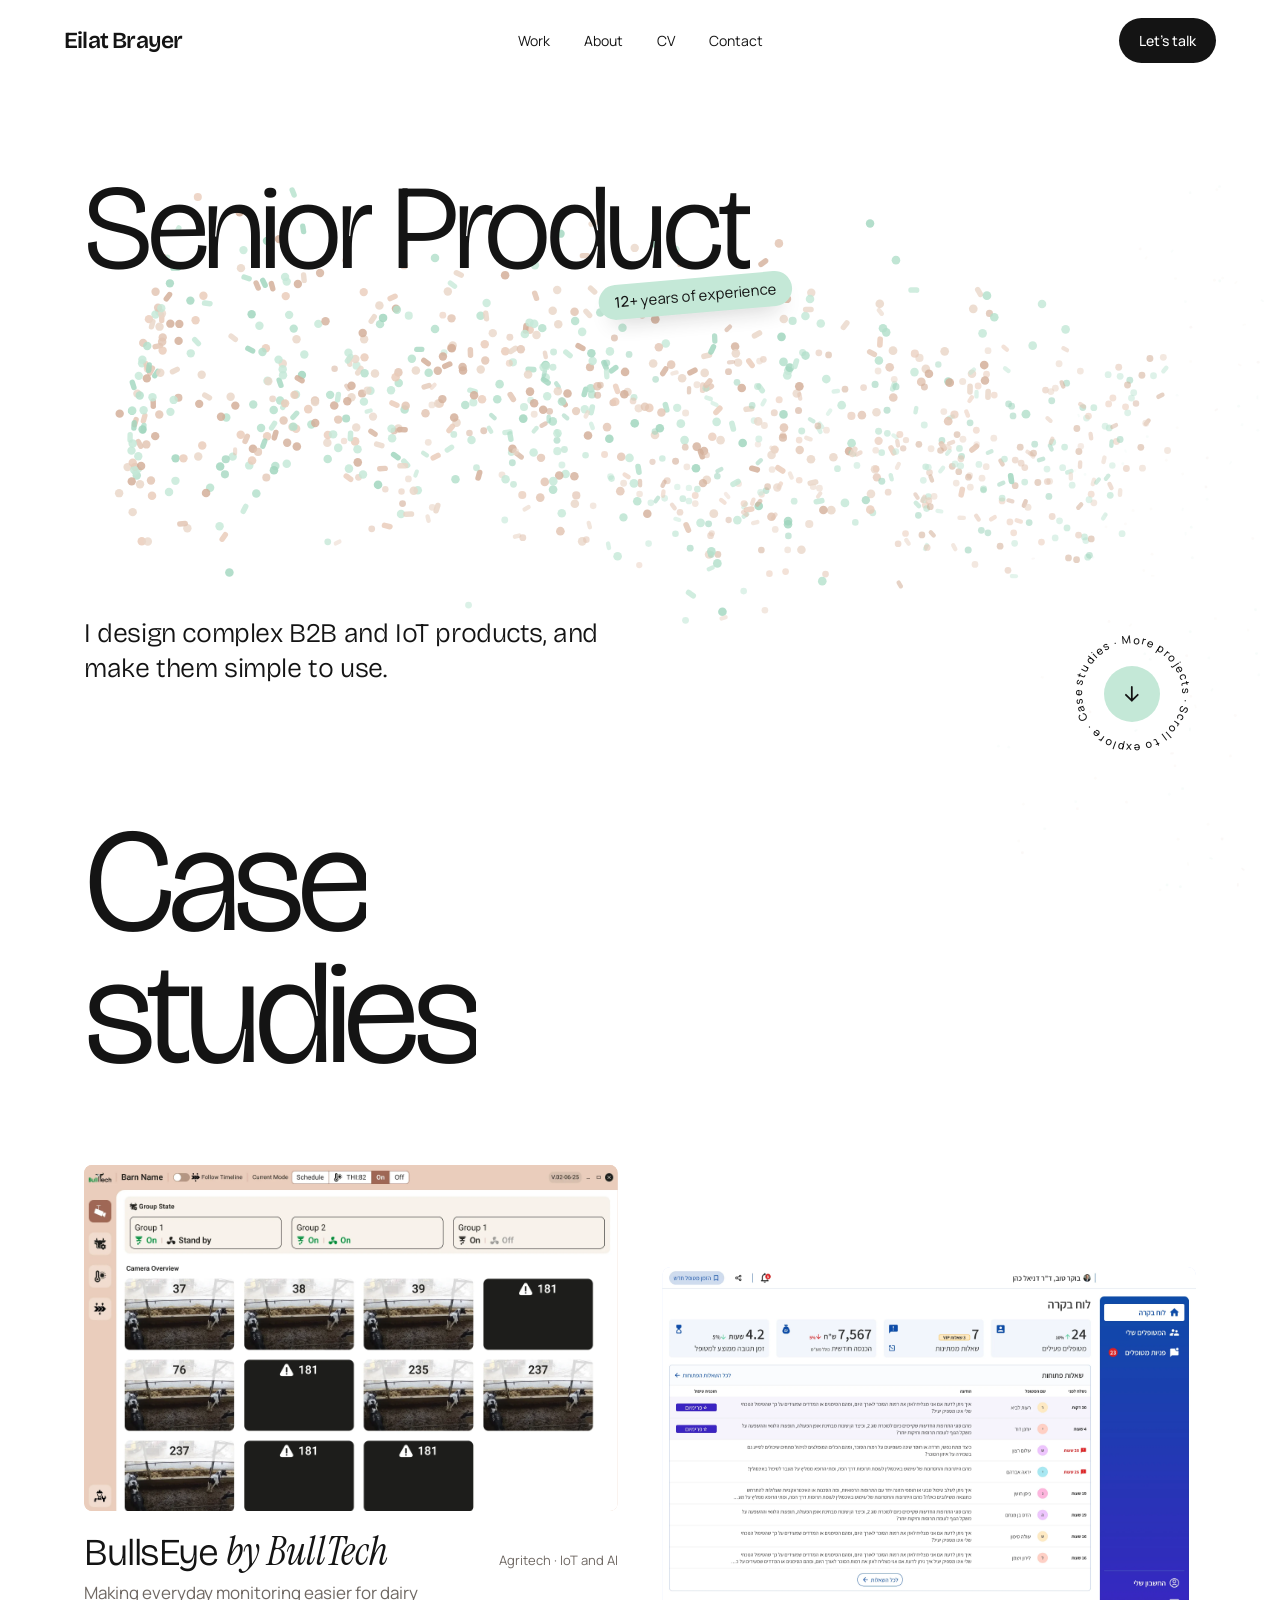
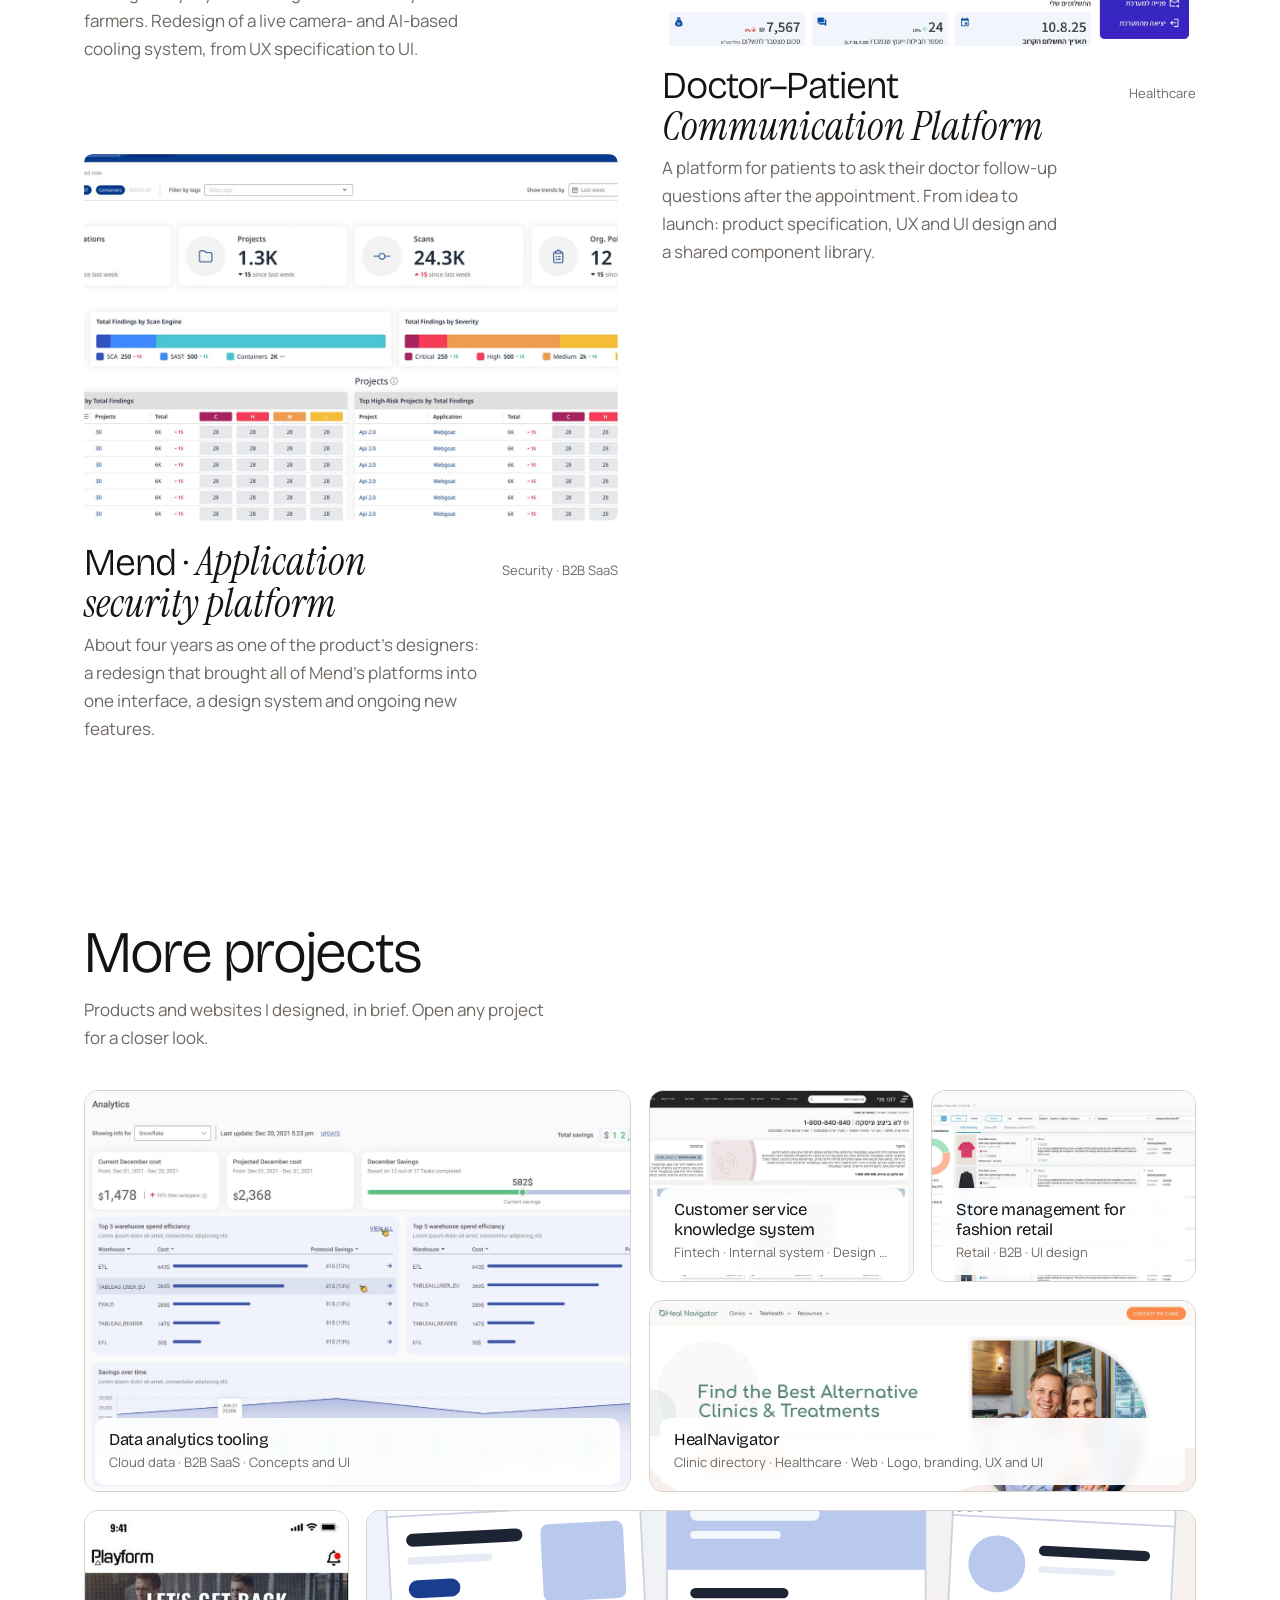
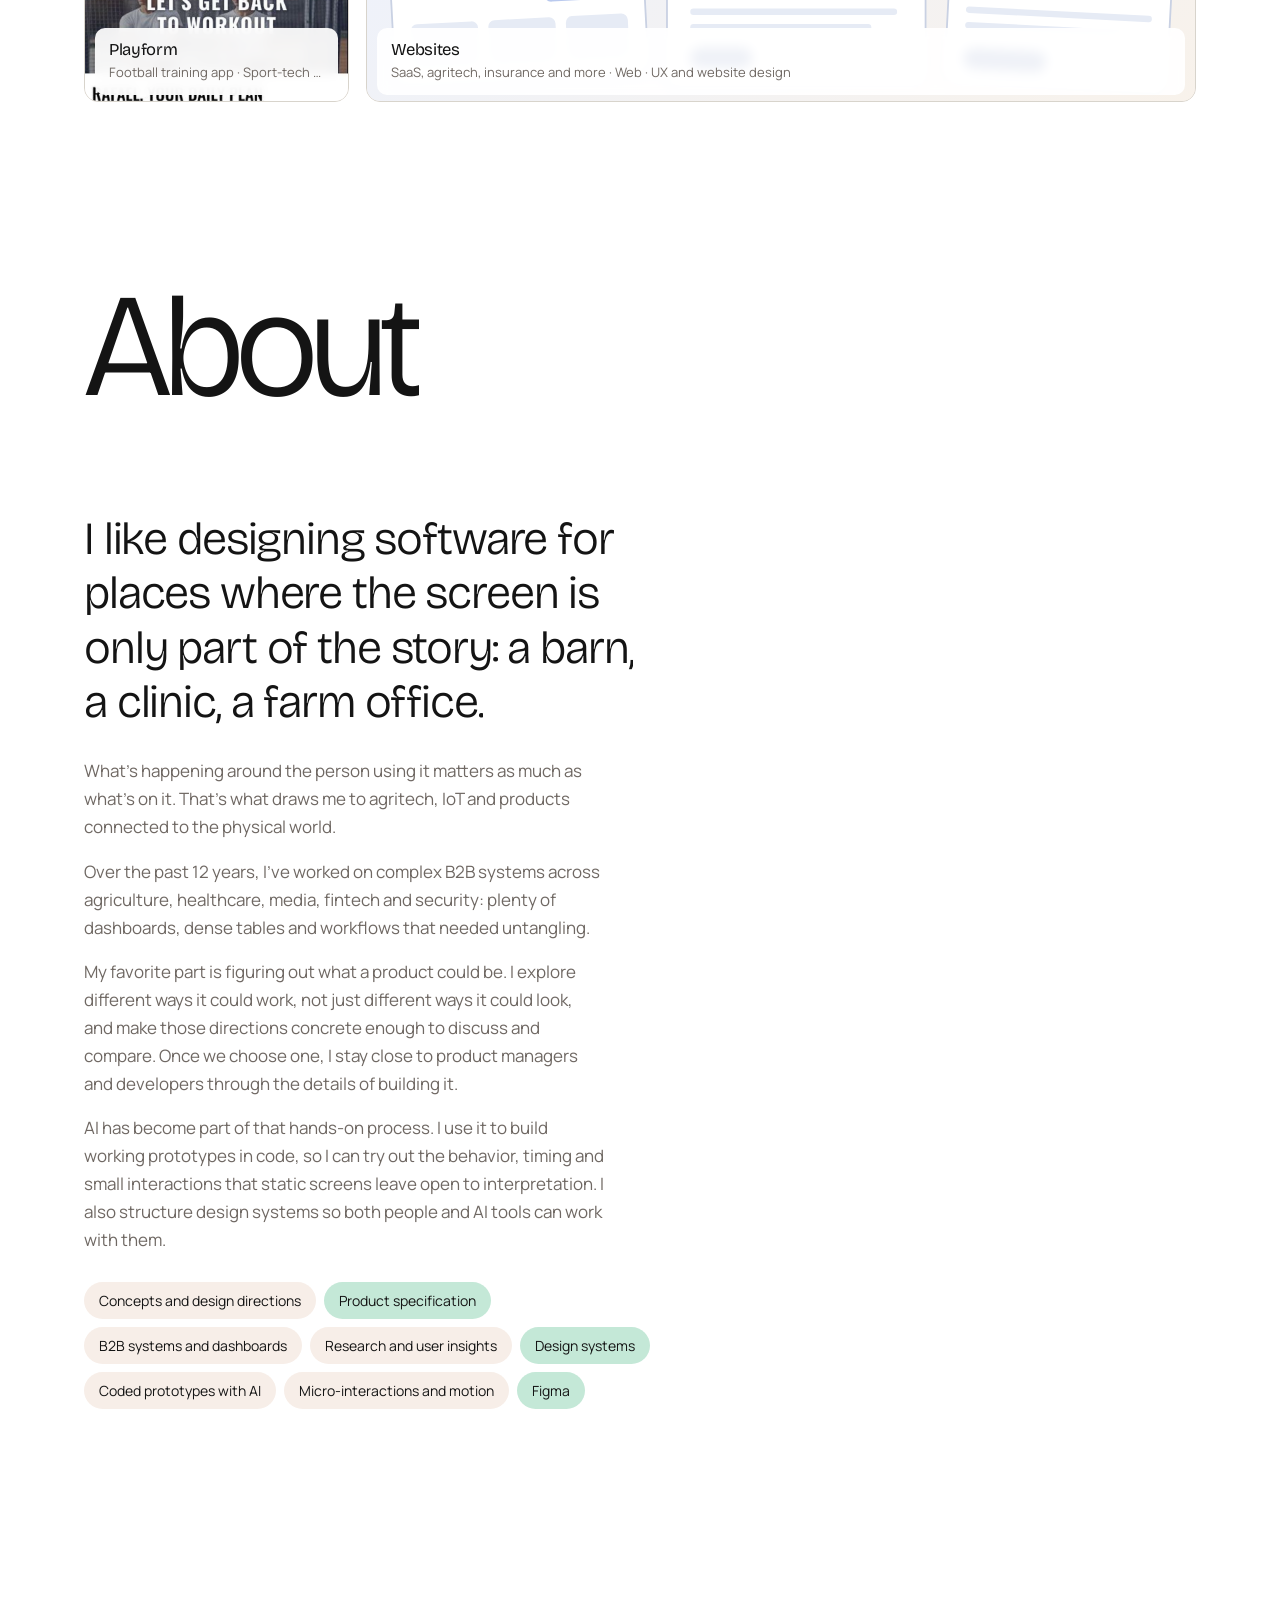
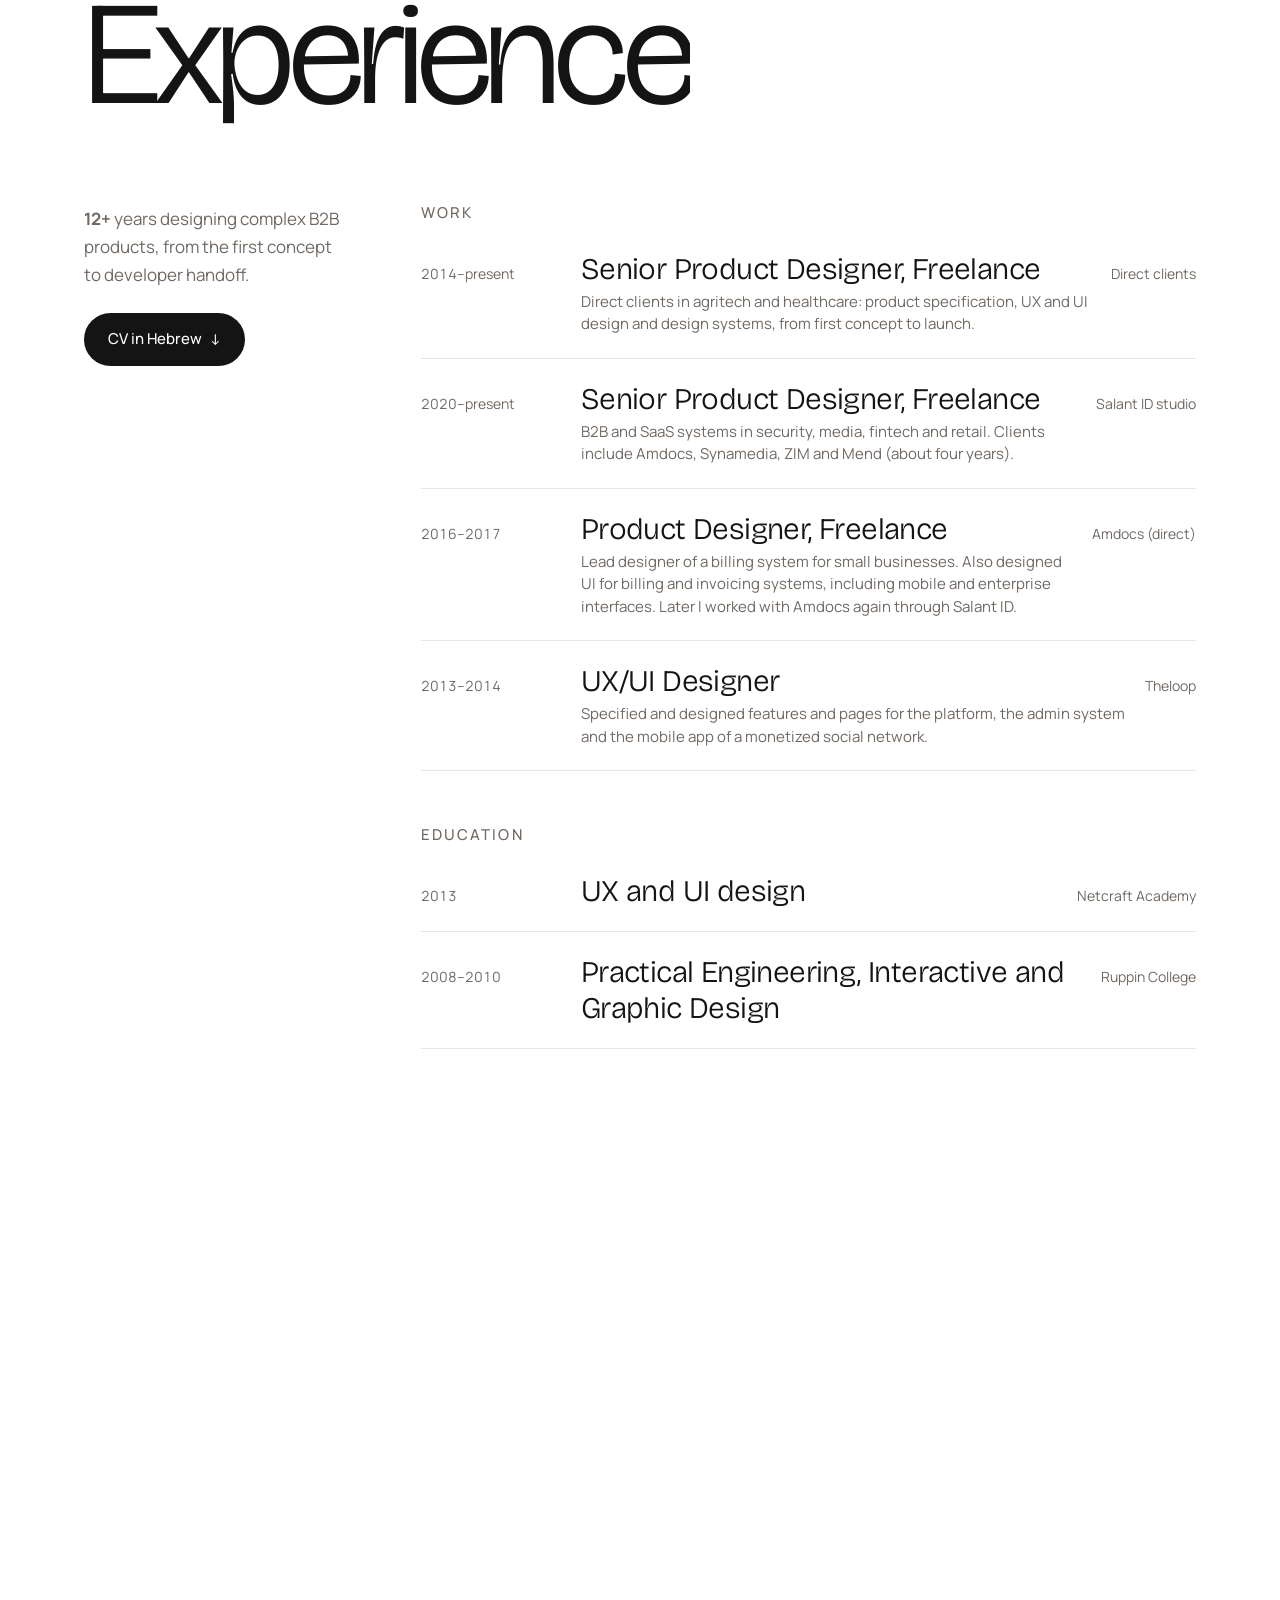
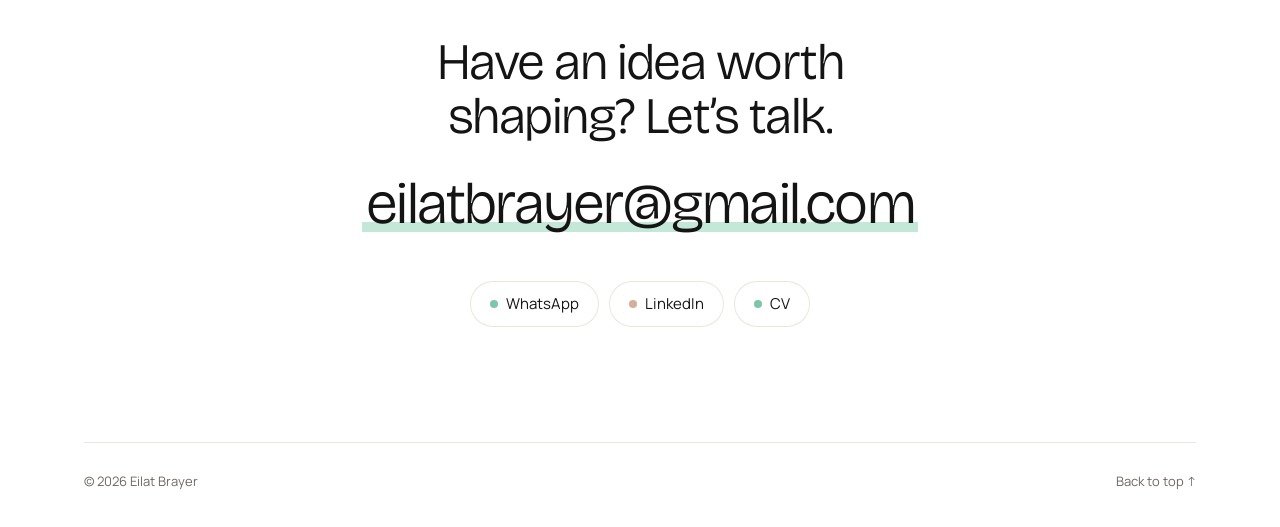
==== commit 7af949de: "Rename Selected work to Case studies and More work to More projects Co-Authored-By: Claude Opus 5.5 " ====
--- a/index.html
+++ b/index.html
@@ -6,14 +6,14 @@
   <title>Eilat Brayer — Senior Product Designer</title>
   <meta name="description" content="Eilat Brayer is a Senior Product Designer who turns ideas into calm, colorful digital products.">
   <meta property="og:title" content="Eilat Brayer — Senior Product Designer">
-  <meta property="og:description" content="Selected work, about, CV and contact.">
+  <meta property="og:description" content="Case studies, more projects, about, CV and contact.">
   <meta property="og:type" content="website">
   <meta name="theme-color" content="#ffffff">
   <link rel="icon" href="assets/favicon.svg" type="image/svg+xml">
   <link rel="preconnect" href="https://fonts.googleapis.com">
   <link rel="preconnect" href="https://fonts.gstatic.com" crossorigin>
   <link href="https://fonts.googleapis.com/css2?family=Bricolage+Grotesque:opsz,wght@12..96,300;12..96,400;12..96,500;12..96,600&family=Instrument+Serif:ital@1&family=Manrope:wght@400;500&display=swap" rel="stylesheet">
-  <link rel="stylesheet" href="css/style.css?v=20261121">
+  <link rel="stylesheet" href="css/style.css?v=20261122">
 </head>
 <body>
   <a class="skip" href="#work">Skip to work</a>
@@ -65,7 +65,7 @@
       <a class="badge" href="#work" data-cursor="let’s go" aria-label="Scroll to work">
         <svg class="badge-ring" viewBox="0 0 140 140" aria-hidden="true">
           <defs><path id="badge-path" d="M70,70 m-55,0 a55,55 0 1,1 110,0 a55,55 0 1,1 -110,0"/></defs>
-          <text><textPath href="#badge-path" textLength="342" lengthAdjust="spacing">SCROLL TO EXPLORE · SELECTED WORK ·</textPath></text>
+          <text><textPath href="#badge-path" textLength="342" lengthAdjust="spacing">Scroll to explore · Case studies · More projects ·</textPath></text>
         </svg>
         <span class="badge-core" aria-hidden="true"><svg viewBox="0 0 24 24"><path d="M12 5v14M6 13l6 6 6-6"/></svg></span>
       </a>
@@ -75,8 +75,8 @@
     <section class="section" id="work">
       <div class="inner">
         <div class="section-head big-head">
-          <span class="head-tag nude">Recent work, and more</span>
-          <h2 class="split">Selected<br>work</h2>
+          <span class="head-tag nude">In depth</span>
+          <h2 class="split">Case<br>studies</h2>
         </div>
 
         <div class="work-grid">
@@ -109,15 +109,15 @@
           </div>
         </div>
 
-        <!-- More work: a list of smaller projects; each opens a popup with its screens -->
+        <!-- More projects: a list of smaller projects; each opens a popup with its screens -->
         <div class="more-work">
           <div class="more-head">
             <div>
-              <h3 class="split">More work</h3>
+              <h3 class="split">More projects</h3>
               <p class="reveal">Products and websites I designed, in brief. Open any project for a closer look.</p>
             </div>
           </div>
-          <div class="more-list" aria-label="More work">
+          <div class="more-list" aria-label="More projects">
             <button class="more-item reveal" type="button" data-project="data-tools" data-cursor="view project">
               <span class="more-media"><img src="assets/work/data-tools/thumb.jpg" alt="" width="1200" height="900" loading="lazy"></span>
               <span class="more-info"><strong>Data analytics tooling</strong><span>Cloud data · B2B SaaS · Concepts and UI</span></span>
@@ -237,7 +237,7 @@
     <a href="#top" data-cursor="up we go">Back to top ↑</a>
   </footer>
 
-  <script src="js/main.js?v=20261121" defer></script>
-  <script src="js/shapes.js?v=20261121" defer></script>
+  <script src="js/main.js?v=20261122" defer></script>
+  <script src="js/shapes.js?v=20261122" defer></script>
 </body>
 </html>
--- a/css/style.css
+++ b/css/style.css
@@ -154,7 +154,7 @@
 /* Round badge: turns slowly, scrolls to the work */
 .badge { position: absolute; right: var(--gutter); bottom: clamp(28px, 5vh, 56px); width: clamp(110px, 10vw, 140px); aspect-ratio: 1; display: grid; place-items: center; text-decoration: none; border-radius: 50%; }
 .badge-ring { position: absolute; inset: 0; width: 100%; height: 100%; }
-.badge-ring text { font: 500 11.5px var(--body); letter-spacing: .14em; fill: var(--ink); }
+.badge-ring text { font: 500 12px var(--body); letter-spacing: .06em; fill: var(--ink); }
 .badge-core { width: 44%; aspect-ratio: 1; border-radius: 50%; background: var(--mint); display: grid; place-items: center; transition: scale .5s var(--spring), background .25s; }
 .badge-core svg { width: 42%; fill: none; stroke: var(--ink); stroke-width: 1.8; stroke-linecap: round; stroke-linejoin: round; }
 .badge.is-hover .badge-core, .badge:focus-visible .badge-core { scale: 1.12; background: var(--nude); }
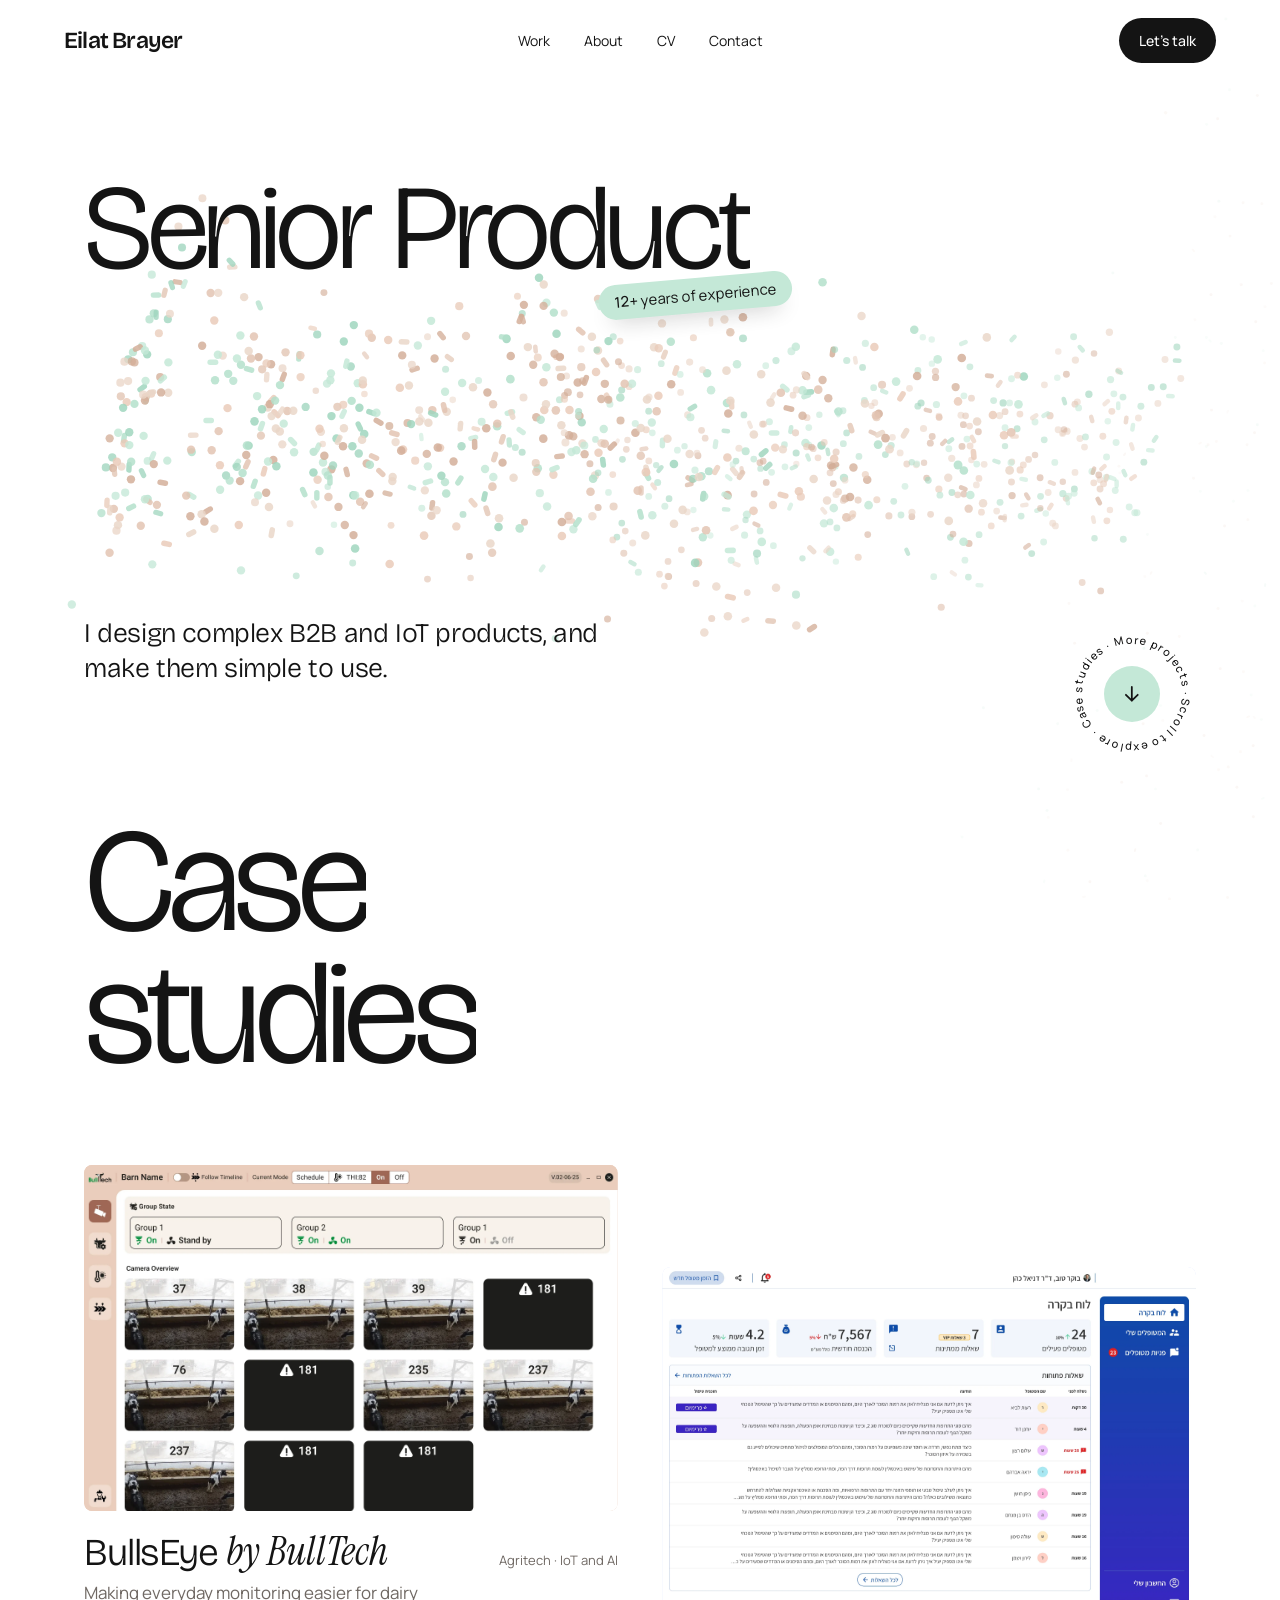
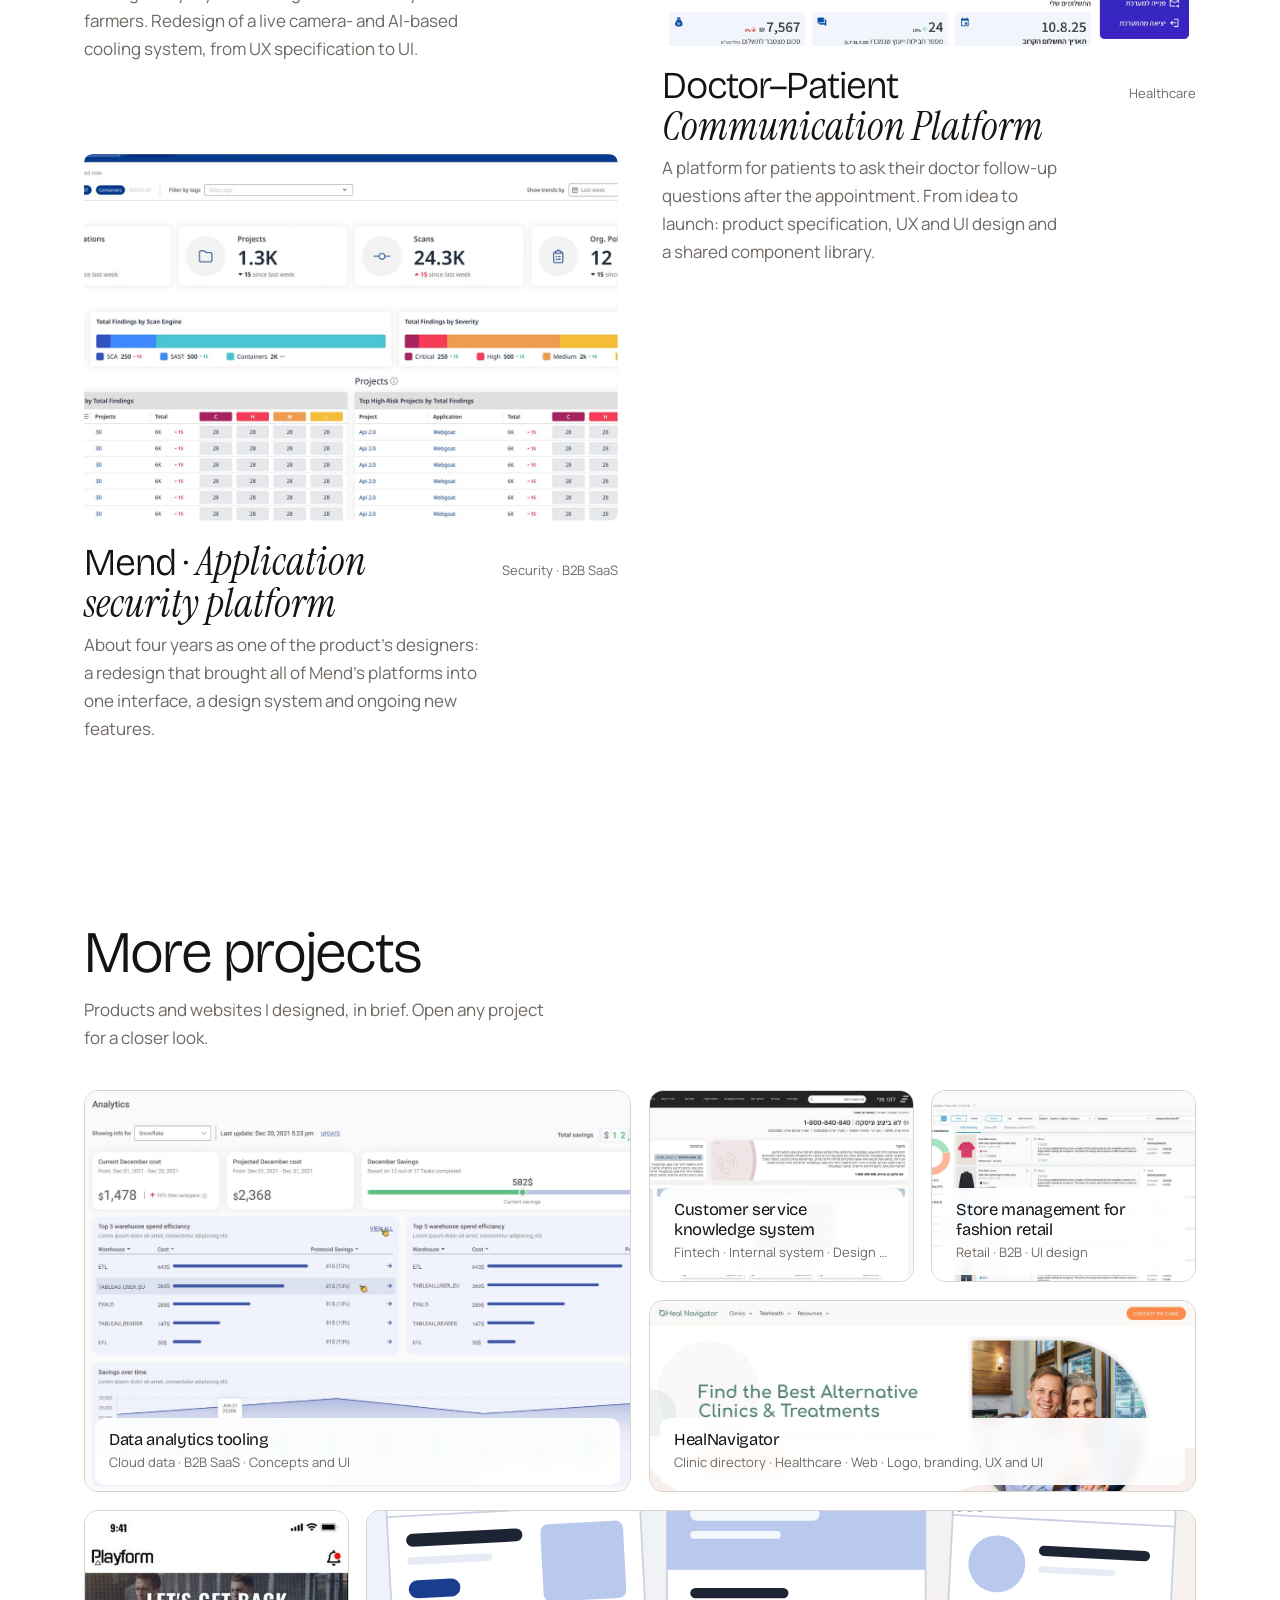
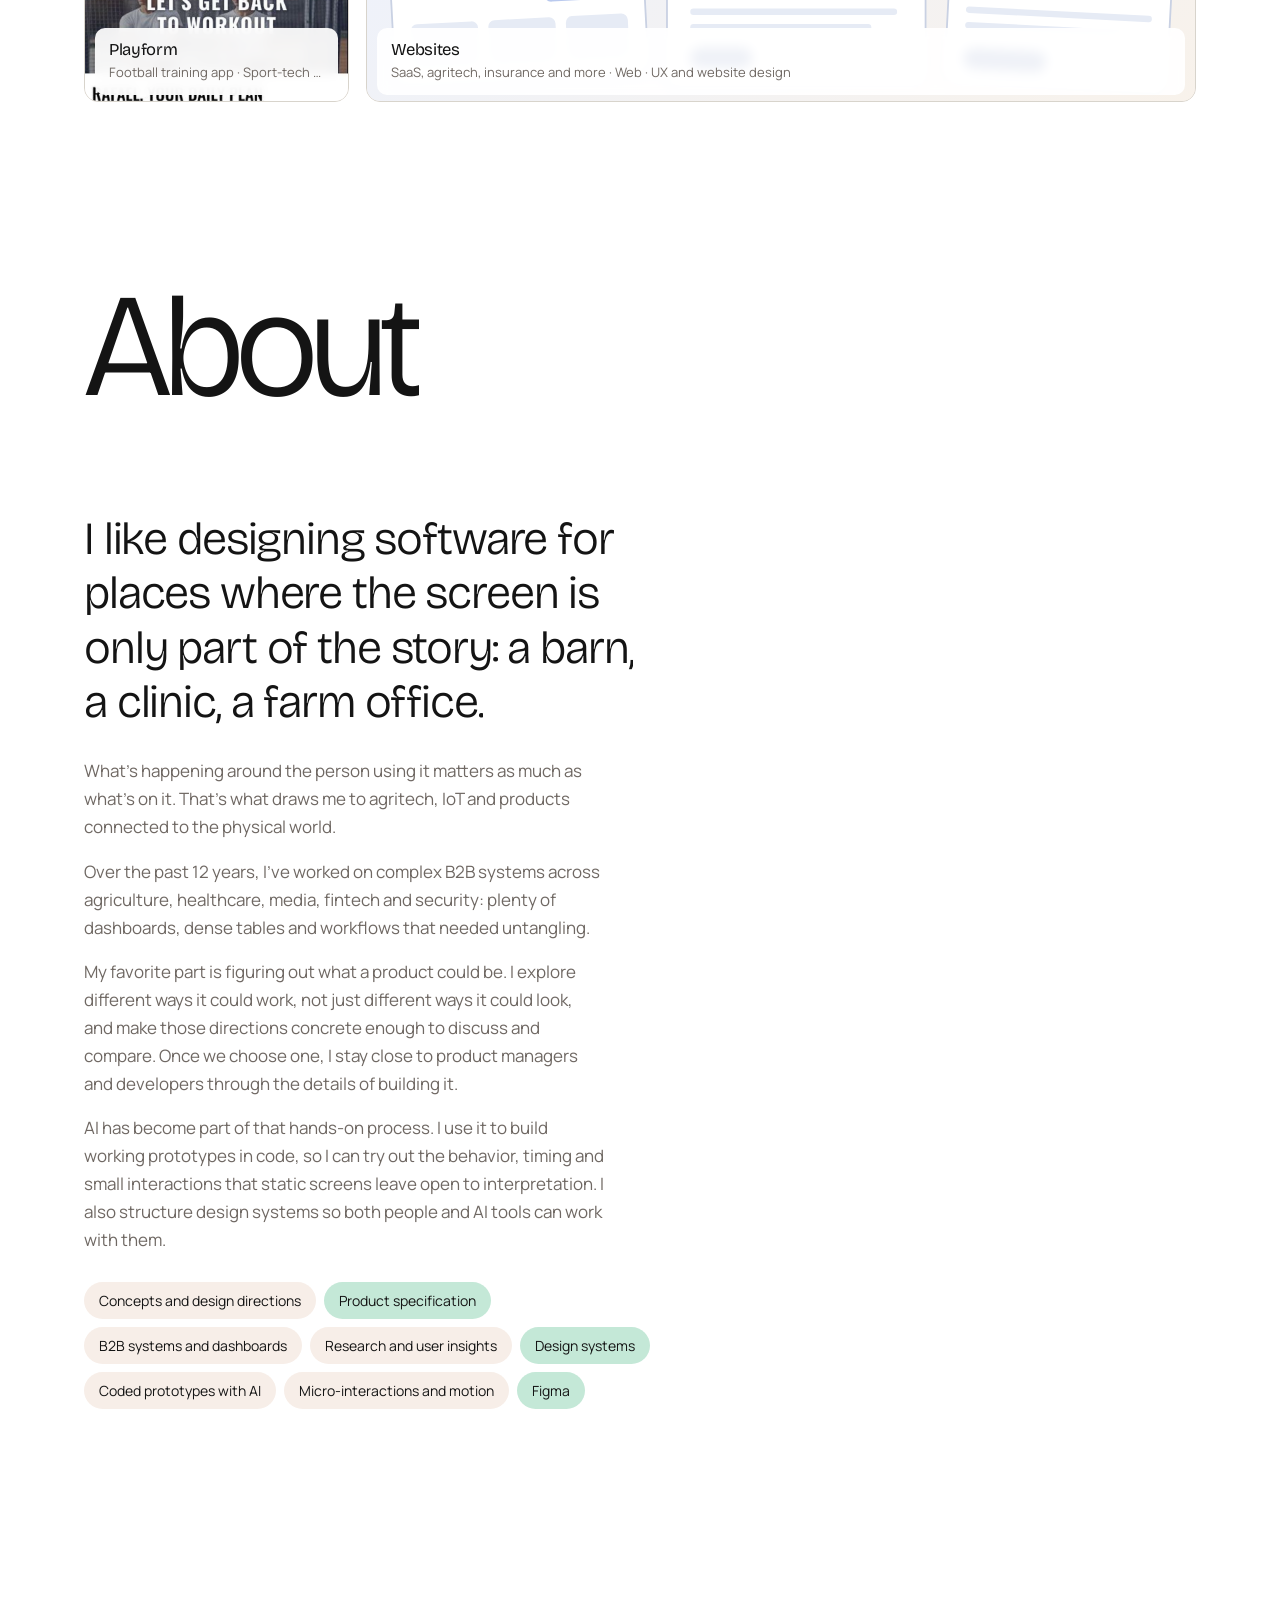
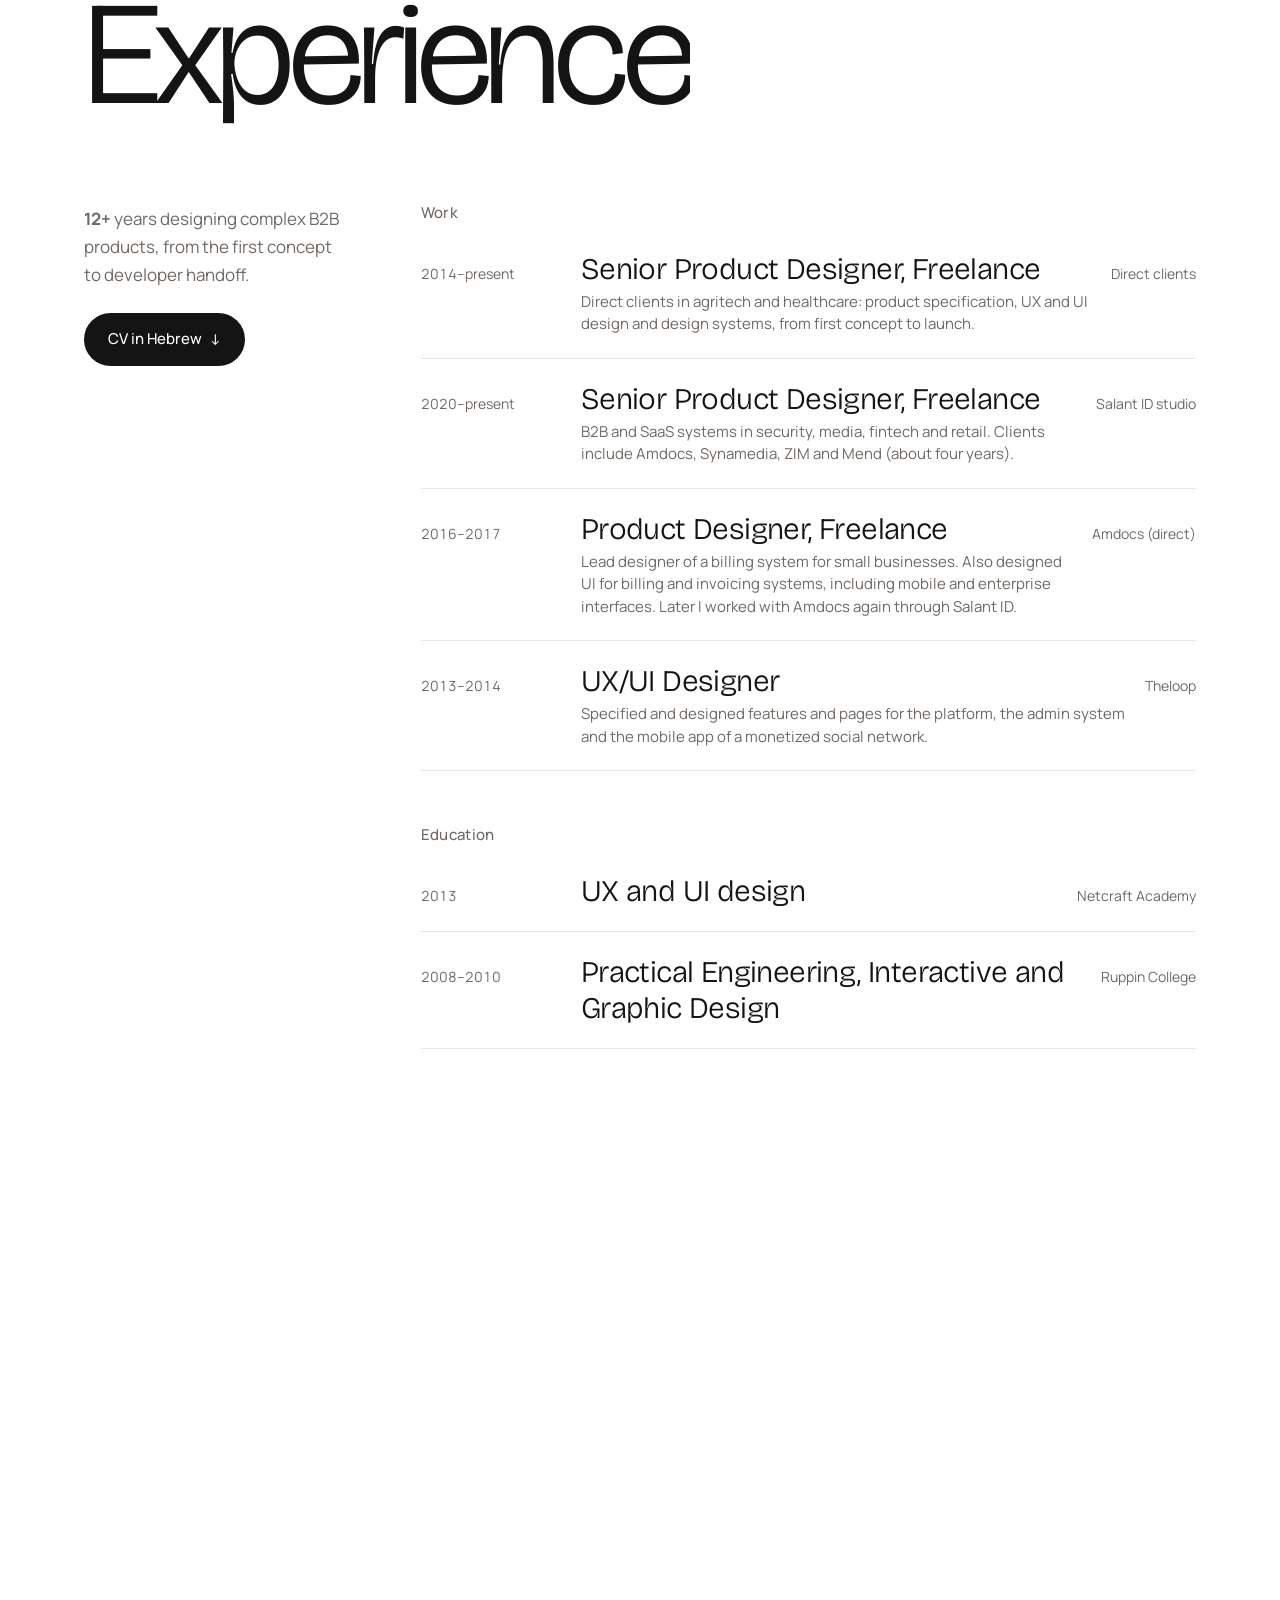
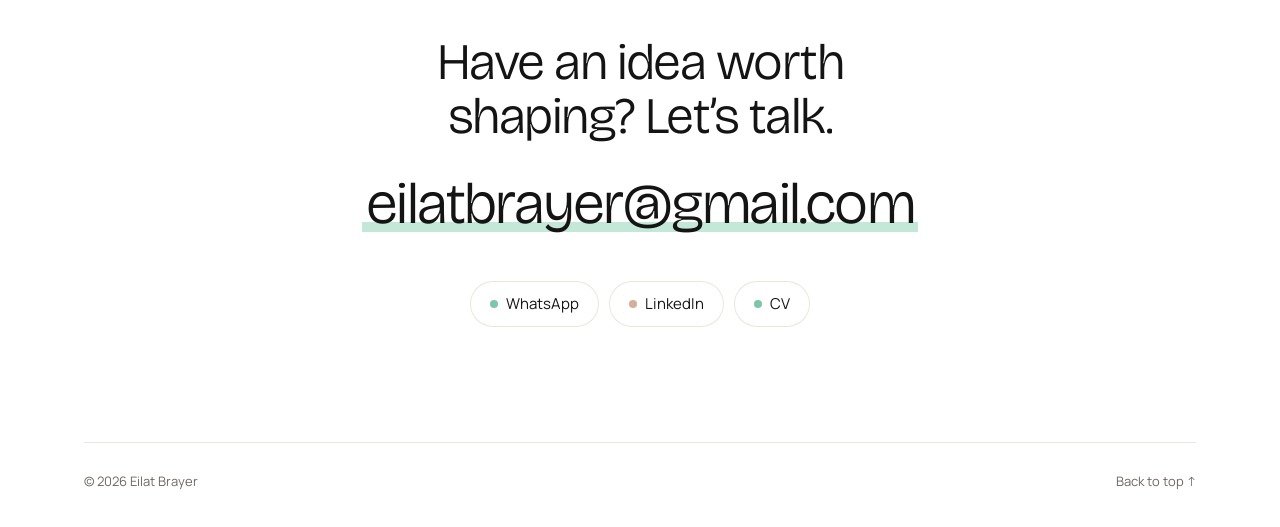
==== commit 64a95d8d: "Labels in regular letters, no forced capitals; UX and UI wording Co-Authored-By: Claude Opus 5.5 <no" ====
--- a/index.html
+++ b/index.html
@@ -13,7 +13,7 @@
   <link rel="preconnect" href="https://fonts.googleapis.com">
   <link rel="preconnect" href="https://fonts.gstatic.com" crossorigin>
   <link href="https://fonts.googleapis.com/css2?family=Bricolage+Grotesque:opsz,wght@12..96,300;12..96,400;12..96,500;12..96,600&family=Instrument+Serif:ital@1&family=Manrope:wght@400;500&display=swap" rel="stylesheet">
-  <link rel="stylesheet" href="css/style.css?v=20261122">
+  <link rel="stylesheet" href="css/style.css?v=20261122b">
 </head>
 <body>
   <a class="skip" href="#work">Skip to work</a>
@@ -148,7 +148,7 @@
               <span class="more-info"><strong>Websites</strong><span>SaaS, agritech, insurance and more · Web · UX and website design</span></span>
             </button>
           </div>
-          <script type="application/json" id="more-work-data">[{"id": "data-tools", "title": "Data analytics tooling", "domain": "Cloud data · B2B SaaS", "text": "Designed a system for managing database analytics tools. The work started with visual concepts from scratch and continued to the rest of the screens.", "scope": "Concepts · UI", "live": null, "phone": false, "images": ["01.jpg", "02.jpg", "04.jpg", "05.jpg", "06.jpg"], "role": "Concepts, UI and component library, through Salant ID design studio", "bullets": ["Visual concepts from scratch for a system that manages database analytics tools.", "Designed the rest of the screens from the chosen concept."]}, {"id": "retail", "title": "Store management for fashion retail", "domain": "Retail · B2B", "text": "UI design for a system that helps fashion retailers manage their stores and stock.", "scope": "UI", "live": null, "phone": false, "images": ["01.jpg", "02.jpg", "03.jpg", "04.jpg"], "role": "UI design and component library, through Salant ID design studio", "bullets": ["UI for a system that helps fashion retailers manage their stores and stock."]}, {"id": "service", "title": "Customer service knowledge system", "domain": "Fintech · Internal system", "text": "Design concept and all the screens of an internal system that guides service representatives through customer calls.", "scope": "Concepts · UI", "live": null, "phone": false, "images": ["01.jpg", "02.jpg", "03.jpg"], "role": "Design concept, UI and component library, through Salant ID design studio", "bullets": ["Created the design concept for a customer-service system used by service representatives.", "Designed all of its screens, in Hebrew, right to left.", "Later specified and designed new features."]}, {"id": "football", "title": "Playform", "domain": "Sport-tech · Mobile · Football training app", "text": "UI design for an app that measures and trains the skills of young football players.", "scope": "Mobile UI", "live": null, "phone": true, "images": ["01.jpg", "02.jpg", "03.jpg", "04.jpg"], "role": "Mobile UI design and component library, through Salant ID design studio", "bullets": ["UI for an app that measures and trains the skills of young football players.", "Scoring and feedback on video exercises."], "video": "https://www.youtube.com/embed/-B9H07oIt5k", "links": [{"label": "Watch the video", "href": "https://youtu.be/-B9H07oIt5k"}]}, {"id": "clinics", "title": "HealNavigator", "domain": "Healthcare · Web · Clinic directory", "text": "HealNavigator: logo and brand refinement, plus the specification and design of the home page, the clinic listing and the clinic page, on desktop and mobile, as part of an existing site.", "scope": "Logo · Branding · UX/UI", "live": null, "phone": false, "images": ["01.jpg", "02.jpg", "03.jpg", "04.jpg", "05.jpg", "06.jpg"], "role": "Logo, branding, UX, UI and component library", "bullets": ["Refined the logo and the brand.", "Specified and designed the home page, the clinic listing and the clinic page.", "Desktop and mobile, as part of an existing site."], "links": [{"label": "HealNavigator", "href": "https://healnavigator.com/listing/immunocine-cancer-center-cost-reviews/"}]}, {"id": "websites", "title": "Websites", "domain": "Web · Marketing and company sites", "text": "Specification and design of websites and home pages for companies in SaaS, agritech, insurance, consulting and marketing.", "scope": "UX · Website design", "live": null, "phone": false, "images": ["saas-home/01.jpg", "agri-site/01.jpg", "agri-site/02.jpg", "insurance/01.jpg", "insurance/02.jpg", "rankings/blog.jpg", "rankings/article.jpg", "recruiting/01.jpg", "agency/01.jpg"], "role": "UX and website design, with reusable components", "bullets": ["Zoom-Engage, through Salant ID design studio: home page design for a platform that personalizes website content and experience.", "BullTech: a new website and product catalog, for desktop and mobile.", "Insurance agency: specification and design of the full website.", "Service rankings site: website design, and later the blog.", "Recruitment consulting: home page specification and design.", "Digital marketing agency: a one-page website."], "links": [{"label": "Zoom-Engage", "href": "https://www.zoomengage.com/"}, {"label": "BullTech", "href": "https://bulltech.co.il/"}]}]</script>
+          <script type="application/json" id="more-work-data">[{"id": "data-tools", "title": "Data analytics tooling", "domain": "Cloud data · B2B SaaS", "text": "Designed a system for managing database analytics tools. The work started with visual concepts from scratch and continued to the rest of the screens.", "scope": "Concepts · UI", "live": null, "phone": false, "images": ["01.jpg", "02.jpg", "04.jpg", "05.jpg", "06.jpg"], "role": "Concepts, UI and component library, through Salant ID design studio", "bullets": ["Visual concepts from scratch for a system that manages database analytics tools.", "Designed the rest of the screens from the chosen concept."]}, {"id": "retail", "title": "Store management for fashion retail", "domain": "Retail · B2B", "text": "UI design for a system that helps fashion retailers manage their stores and stock.", "scope": "UI", "live": null, "phone": false, "images": ["01.jpg", "02.jpg", "03.jpg", "04.jpg"], "role": "UI design and component library, through Salant ID design studio", "bullets": ["UI for a system that helps fashion retailers manage their stores and stock."]}, {"id": "service", "title": "Customer service knowledge system", "domain": "Fintech · Internal system", "text": "Design concept and all the screens of an internal system that guides service representatives through customer calls.", "scope": "Concepts · UI", "live": null, "phone": false, "images": ["01.jpg", "02.jpg", "03.jpg"], "role": "Design concept, UI and component library, through Salant ID design studio", "bullets": ["Created the design concept for a customer-service system used by service representatives.", "Designed all of its screens, in Hebrew, right to left.", "Later specified and designed new features."]}, {"id": "football", "title": "Playform", "domain": "Sport-tech · Mobile · Football training app", "text": "UI design for an app that measures and trains the skills of young football players.", "scope": "Mobile UI", "live": null, "phone": true, "images": ["01.jpg", "02.jpg", "03.jpg", "04.jpg"], "role": "Mobile UI design and component library, through Salant ID design studio", "bullets": ["UI for an app that measures and trains the skills of young football players.", "Scoring and feedback on video exercises."], "video": "https://www.youtube.com/embed/-B9H07oIt5k", "links": [{"label": "Watch the video", "href": "https://youtu.be/-B9H07oIt5k"}]}, {"id": "clinics", "title": "HealNavigator", "domain": "Healthcare · Web · Clinic directory", "text": "HealNavigator: logo and brand refinement, plus the specification and design of the home page, the clinic listing and the clinic page, on desktop and mobile, as part of an existing site.", "scope": "Logo · Branding · UX and UI", "live": null, "phone": false, "images": ["01.jpg", "02.jpg", "03.jpg", "04.jpg", "05.jpg", "06.jpg"], "role": "Logo, branding, UX, UI and component library", "bullets": ["Refined the logo and the brand.", "Specified and designed the home page, the clinic listing and the clinic page.", "Desktop and mobile, as part of an existing site."], "links": [{"label": "HealNavigator", "href": "https://healnavigator.com/listing/immunocine-cancer-center-cost-reviews/"}]}, {"id": "websites", "title": "Websites", "domain": "Web · Marketing and company sites", "text": "Specification and design of websites and home pages for companies in SaaS, agritech, insurance, consulting and marketing.", "scope": "UX · Website design", "live": null, "phone": false, "images": ["saas-home/01.jpg", "agri-site/01.jpg", "agri-site/02.jpg", "insurance/01.jpg", "insurance/02.jpg", "rankings/blog.jpg", "rankings/article.jpg", "recruiting/01.jpg", "agency/01.jpg"], "role": "UX and website design, with reusable components", "bullets": ["Zoom-Engage, through Salant ID design studio: home page design for a platform that personalizes website content and experience.", "BullTech: a new website and product catalog, for desktop and mobile.", "Insurance agency: specification and design of the full website.", "Service rankings site: website design, and later the blog.", "Recruitment consulting: home page specification and design.", "Digital marketing agency: a one-page website."], "links": [{"label": "Zoom-Engage", "href": "https://www.zoomengage.com/"}, {"label": "BullTech", "href": "https://bulltech.co.il/"}]}]</script>
         </div>
       </div>
     </section>
@@ -237,7 +237,7 @@
     <a href="#top" data-cursor="up we go">Back to top ↑</a>
   </footer>
 
-  <script src="js/main.js?v=20261122" defer></script>
-  <script src="js/shapes.js?v=20261122" defer></script>
+  <script src="js/main.js?v=20261122b" defer></script>
+  <script src="js/shapes.js?v=20261122b" defer></script>
 </body>
 </html>
--- a/css/style.css
+++ b/css/style.css
@@ -53,7 +53,7 @@
 .site-header, main, .site-footer { position: relative; z-index: 1; }
 
 .inner { max-width: var(--max); margin-inline: auto; padding-inline: var(--gutter); }
-.label { font: 500 12px/1 var(--body); letter-spacing: .14em; text-transform: uppercase; color: var(--ink-soft); }
+.label { font: 500 12px/1 var(--body); letter-spacing: .02em; text-transform: none; color: var(--ink-soft); }
 
 /* ---------- Pills: one hover language for every button ---------- */
 .pill, .tabs a, .btn, .talk, .back {
@@ -226,7 +226,7 @@
 .cv-side { display: grid; gap: 24px; align-content: start; justify-items: start; }
 .cv-side p { margin: 0; color: var(--ink-soft); }
 .cv-block + .cv-block { margin-top: 56px; }
-.cv-block h3 { font-size: 15px; font-family: var(--body); font-weight: 500; letter-spacing: .14em; text-transform: uppercase; color: var(--ink-soft); margin-bottom: 8px; }
+.cv-block h3 { font-size: 15px; font-family: var(--body); font-weight: 500; letter-spacing: .02em; text-transform: none; color: var(--ink-soft); margin-bottom: 8px; }
 .cv-row {
   display: grid; grid-template-columns: 140px 1fr auto; gap: 20px; align-items: baseline;
   padding-block: 22px; border-bottom: 1px solid var(--line);
@@ -270,7 +270,7 @@
 }
 .case-hero .intro { font: 300 clamp(20px, 2.2vw, 28px)/1.35 var(--display); letter-spacing: -.015em; color: var(--ink-soft); max-width: 36ch; margin: 0; }
 .case-meta { display: grid; grid-template-columns: repeat(auto-fit, minmax(160px, 1fr)); gap: 20px; margin: clamp(32px, 4vw, 48px) 0 0; padding: 26px 0; border-block: 1px solid var(--line); }
-.case-meta dt { font-size: 12px; letter-spacing: .14em; text-transform: uppercase; color: var(--ink-soft); }
+.case-meta dt { font-size: 12px; letter-spacing: .02em; text-transform: none; color: var(--ink-soft); }
 .case-meta dd { margin: 6px 0 0; }
 .case-cover { margin-top: clamp(40px, 6vw, 72px); border-radius: var(--radius); overflow: hidden; background: var(--tint, var(--blush)); aspect-ratio: 16 / 9; max-width: 100%; }
 .case-cover img { width: 100%; height: 100%; object-fit: cover; transition: transform 1.2s var(--ease); }
@@ -637,11 +637,11 @@
 
 /* Tours with two tracks (doctor / patient): a small track name opens each group on
    the rail and sits above each step's text. Long rails show only the current label. */
-.flow-rail li.flow-track { font: 500 11px/1 var(--body); letter-spacing: .12em; text-transform: uppercase; color: var(--ink); background: var(--accent-soft); padding: 6px 10px; border-radius: 99px; }
+.flow-rail li.flow-track { font: 500 11px/1 var(--body); letter-spacing: .02em; text-transform: none; color: var(--ink); background: var(--accent-soft); padding: 6px 10px; border-radius: 99px; }
 .flow-rail li.flow-track::before { content: none; }
 .flow-rail li.flow-track:not(:first-child) { margin-left: clamp(10px, 2vw, 28px); }
 .flow-rail li.flow-track + li::before { content: none; }
-.flow-who { display: inline-block; margin-bottom: 10px; font: 500 11px/1 var(--body); letter-spacing: .12em; text-transform: uppercase; color: var(--ink-soft); }
+.flow-who { display: inline-block; margin-bottom: 10px; font: 500 11px/1 var(--body); letter-spacing: .02em; text-transform: none; color: var(--ink-soft); }
 .flow-compact .flow-rail li + li::before { width: clamp(8px, 1.2vw, 18px); }
 .flow-compact .flow-dot:not([aria-current]) span { position: absolute; width: 1px; height: 1px; overflow: hidden; clip: rect(0 0 0 0); white-space: nowrap; }
 
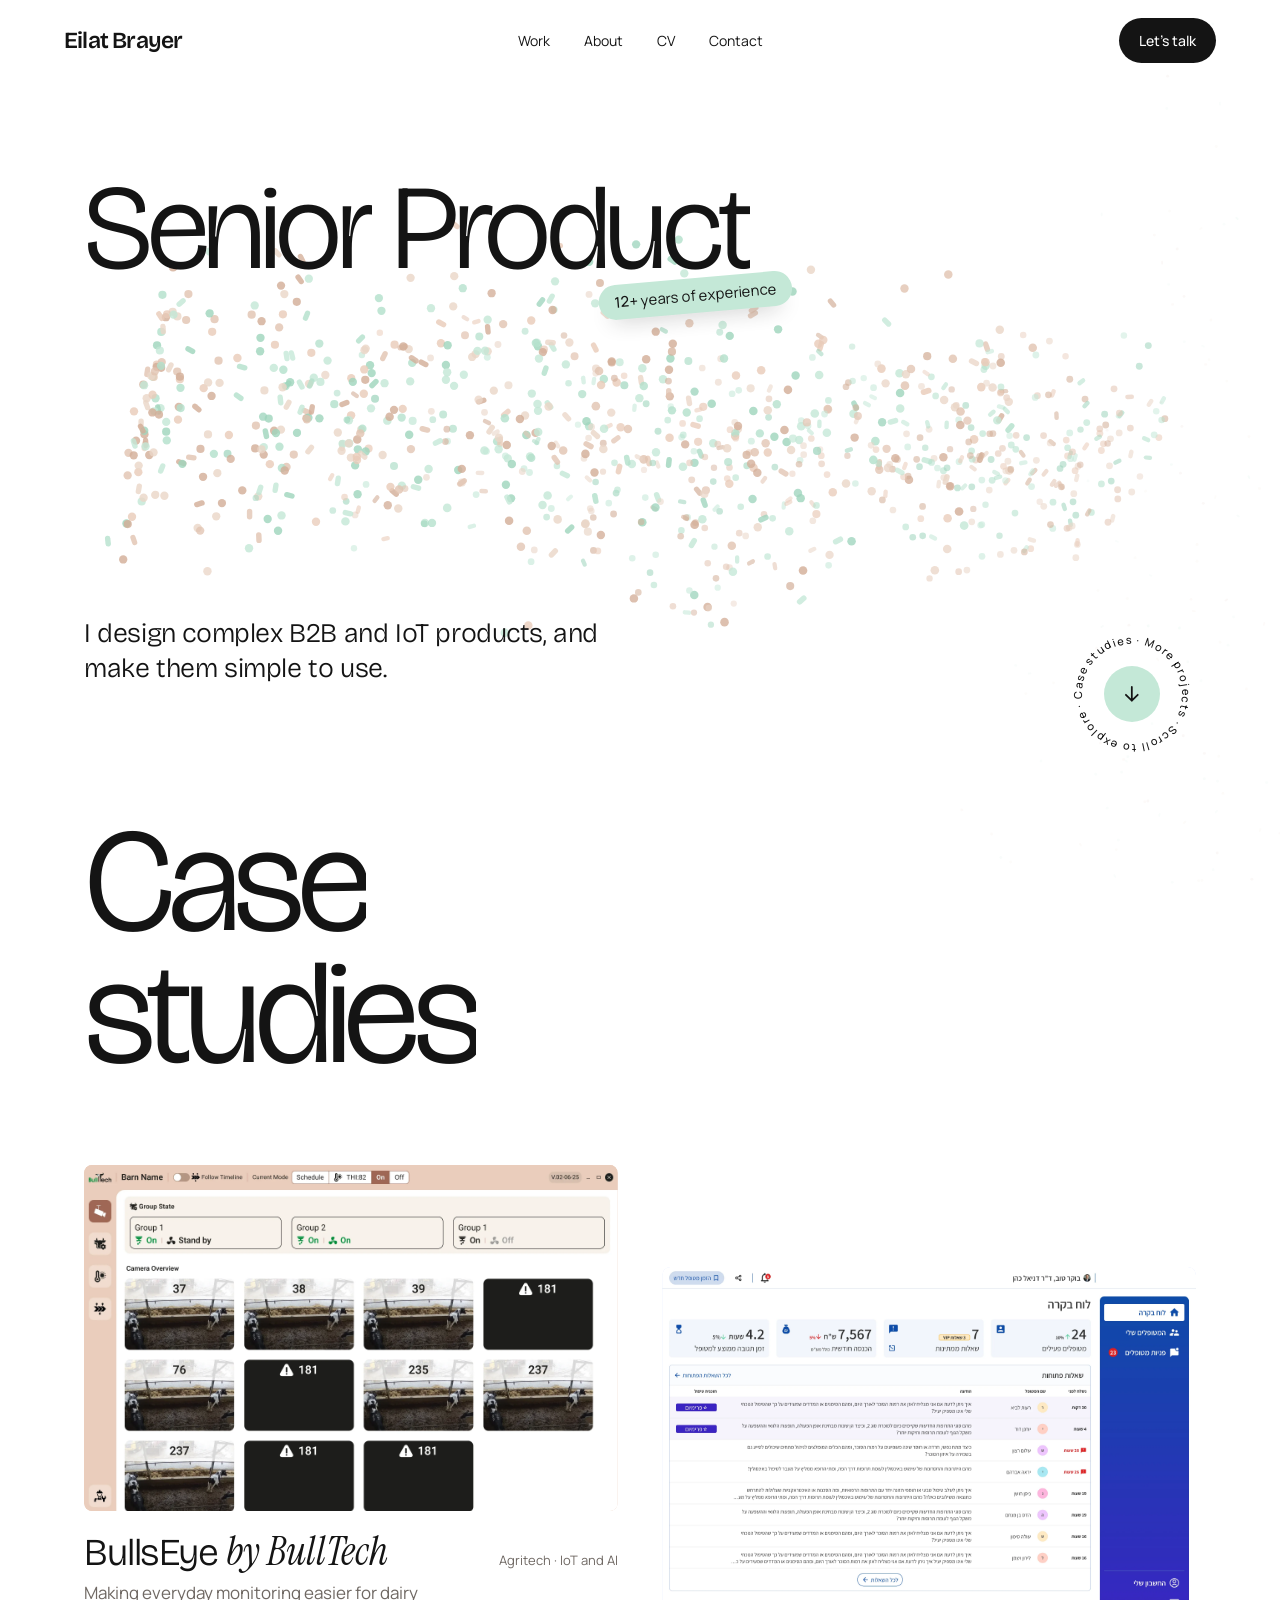
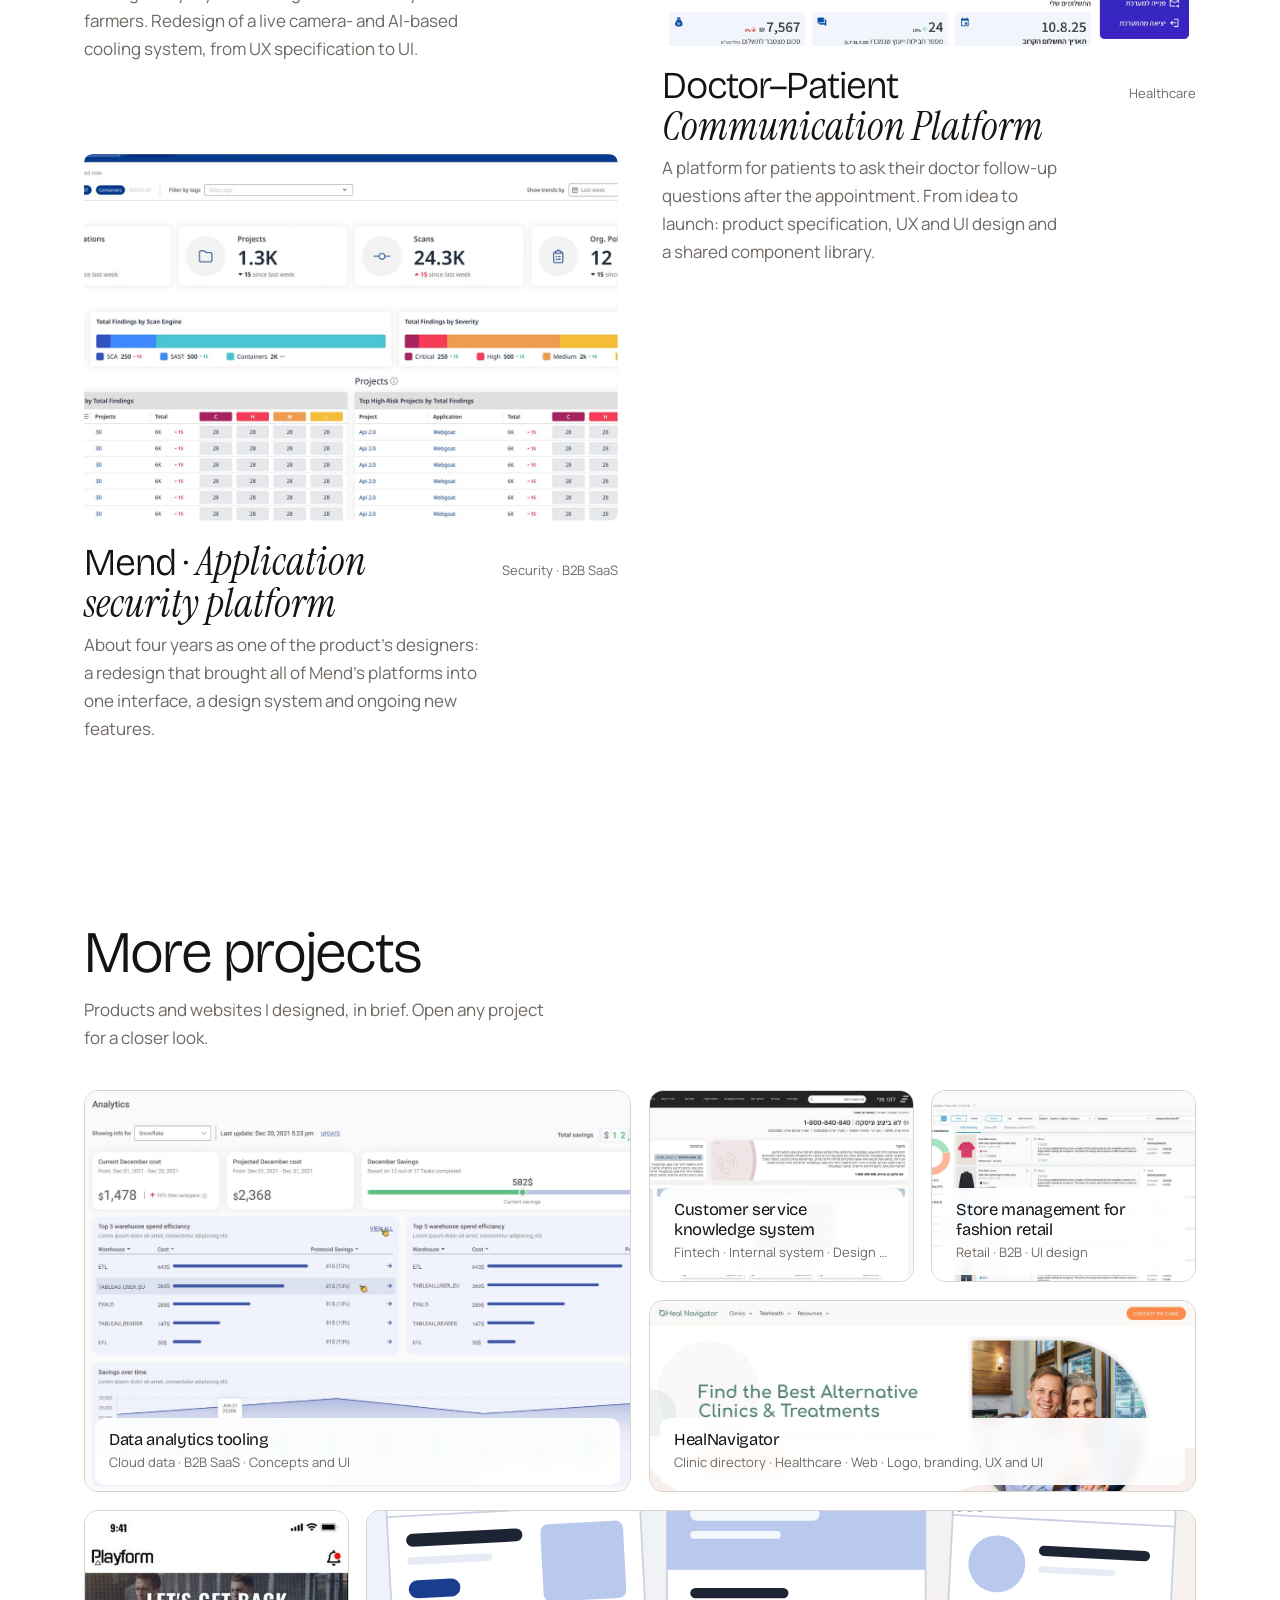
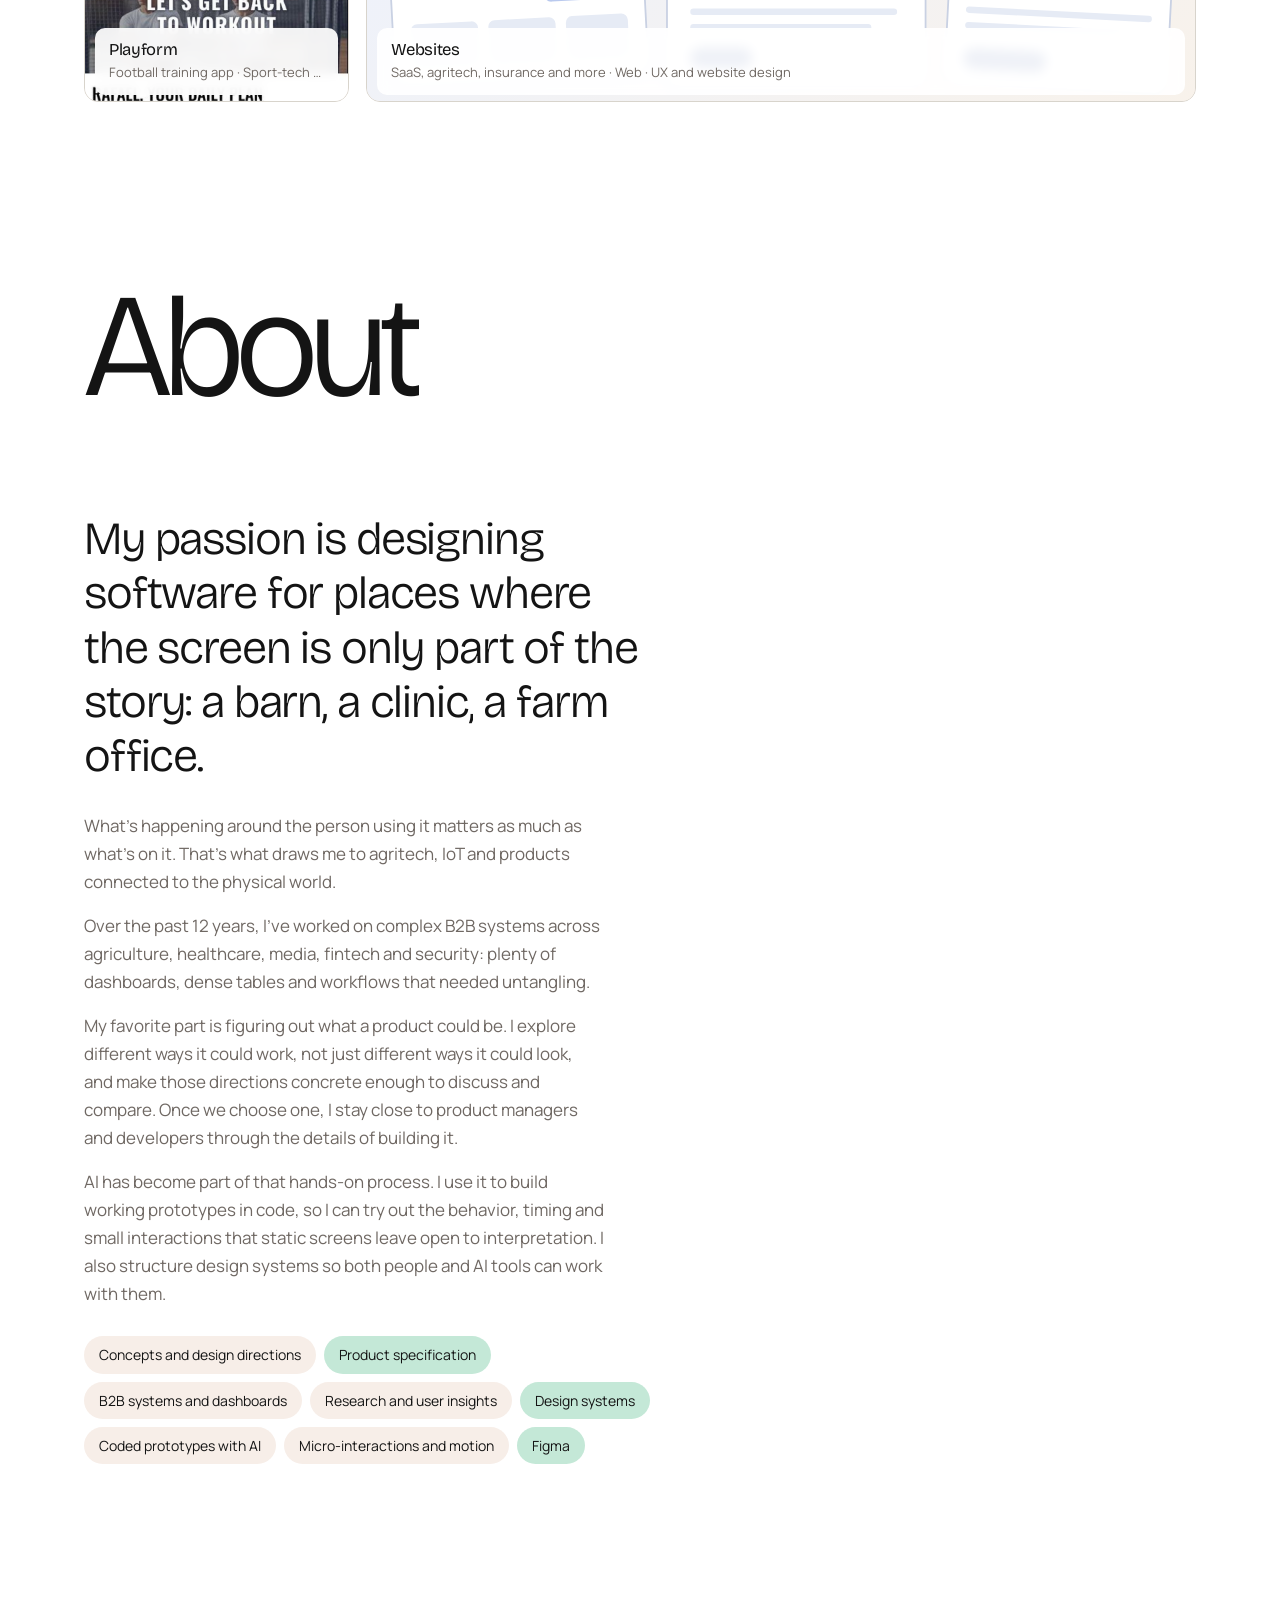
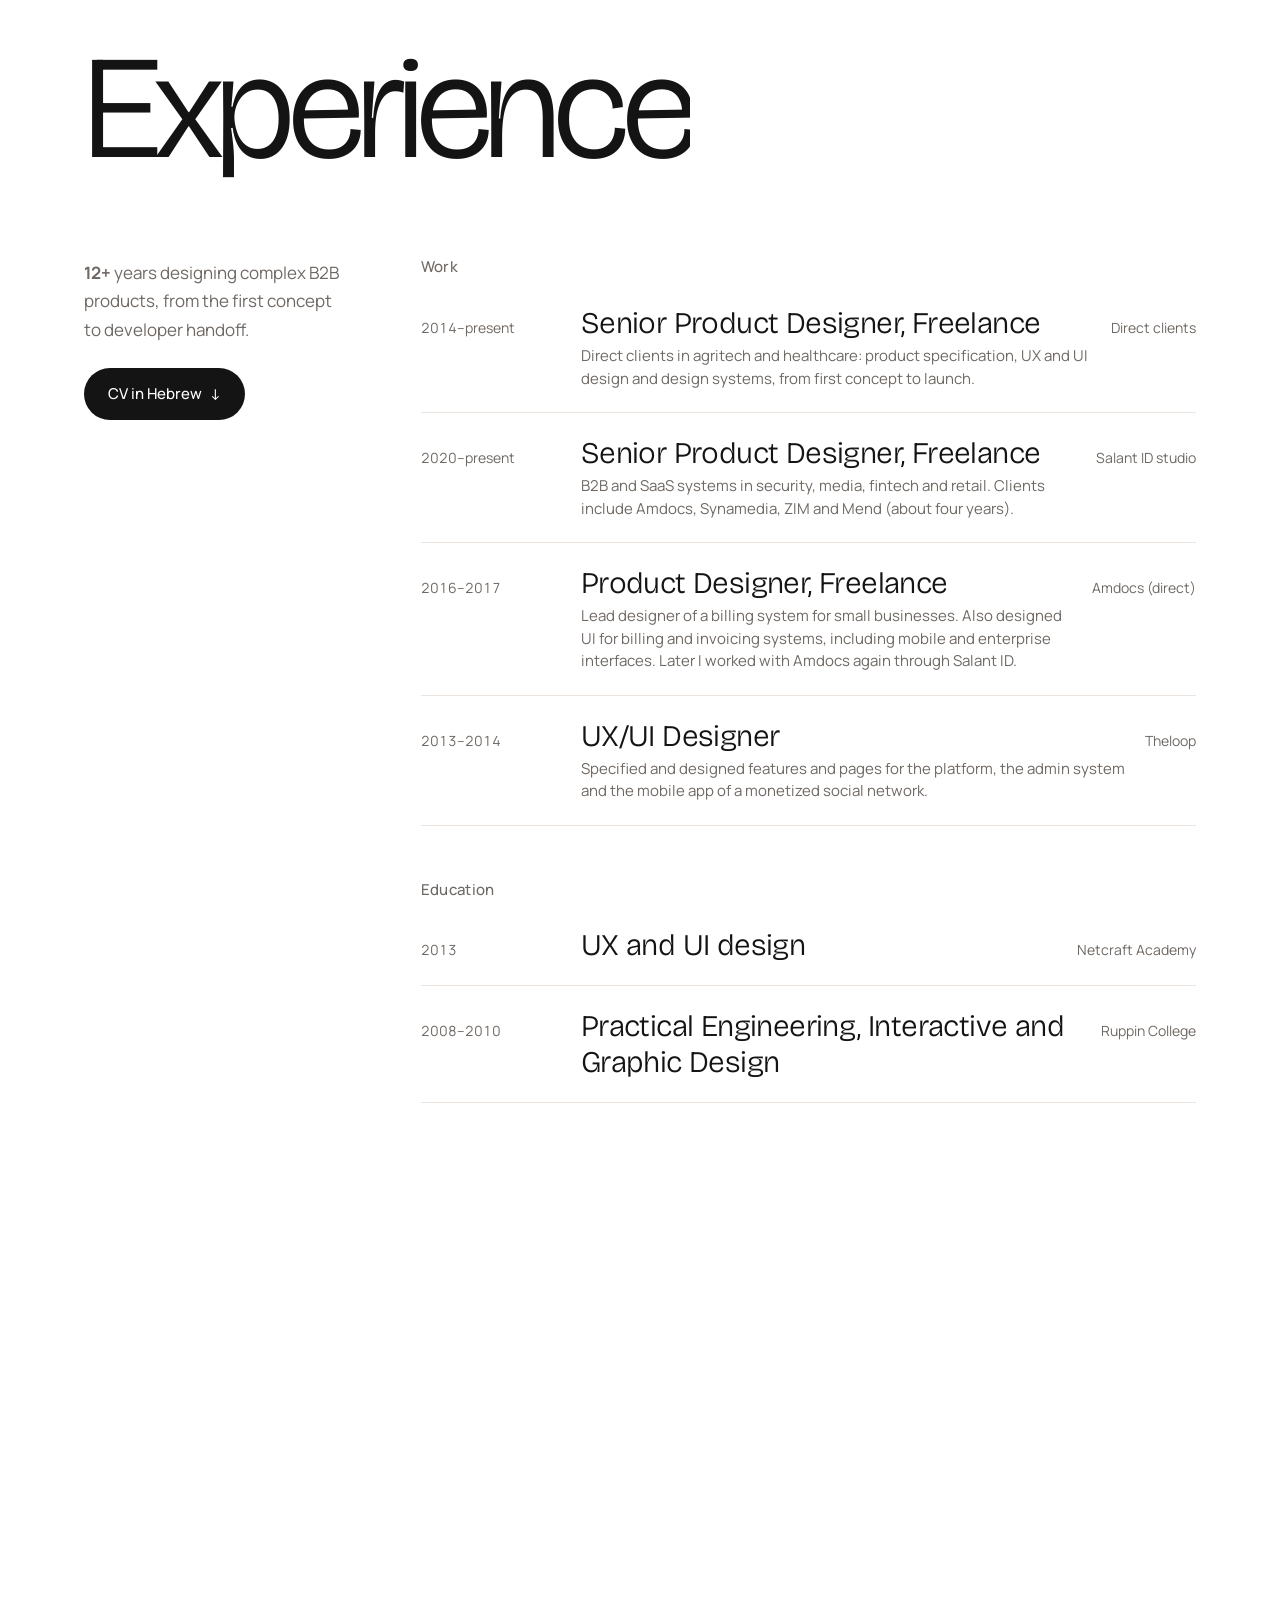
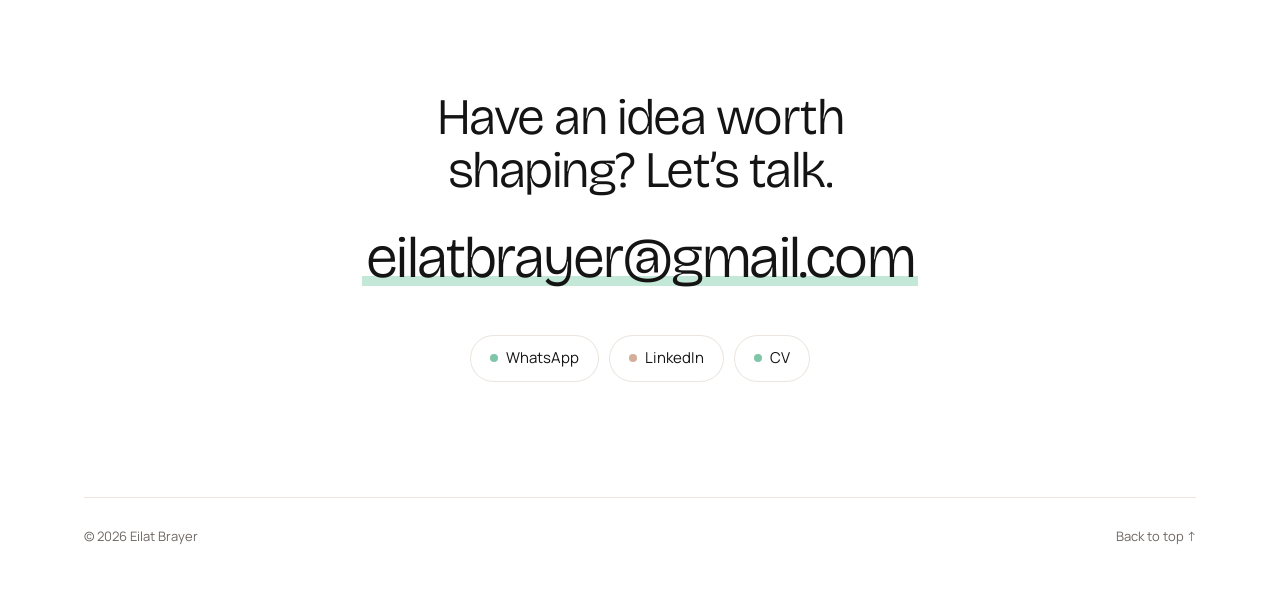
==== commit b55fbff5: "About: open with My passion is Co-Authored-By: Claude Opus 5.5 <noreply@anthropic.com> Claude-Sessio" ====
--- a/index.html
+++ b/index.html
@@ -162,7 +162,7 @@
         </div>
         <div class="about-grid">
         <div class="about-text">
-          <p class="about-lead split">I like designing software for places where the screen is only part of the story: a barn, a clinic, a farm office.</p>
+          <p class="about-lead split">My passion is designing software for places where the screen is only part of the story: a barn, a clinic, a farm office.</p>
           <p class="reveal">What’s happening around the person using it matters as much as what’s on it. That’s what draws me to agritech, IoT and products connected to the physical world.</p>
           <p class="reveal">Over the past 12 years, I’ve worked on complex B2B systems across agriculture, healthcare, media, fintech and security: plenty of dashboards, dense tables and workflows that needed untangling.</p>
           <p class="reveal">My favorite part is figuring out what a product could be. I explore different ways it could work, not just different ways it could look, and make those directions concrete enough to discuss and compare. Once we choose one, I stay close to product managers and developers through the details of building it.</p>
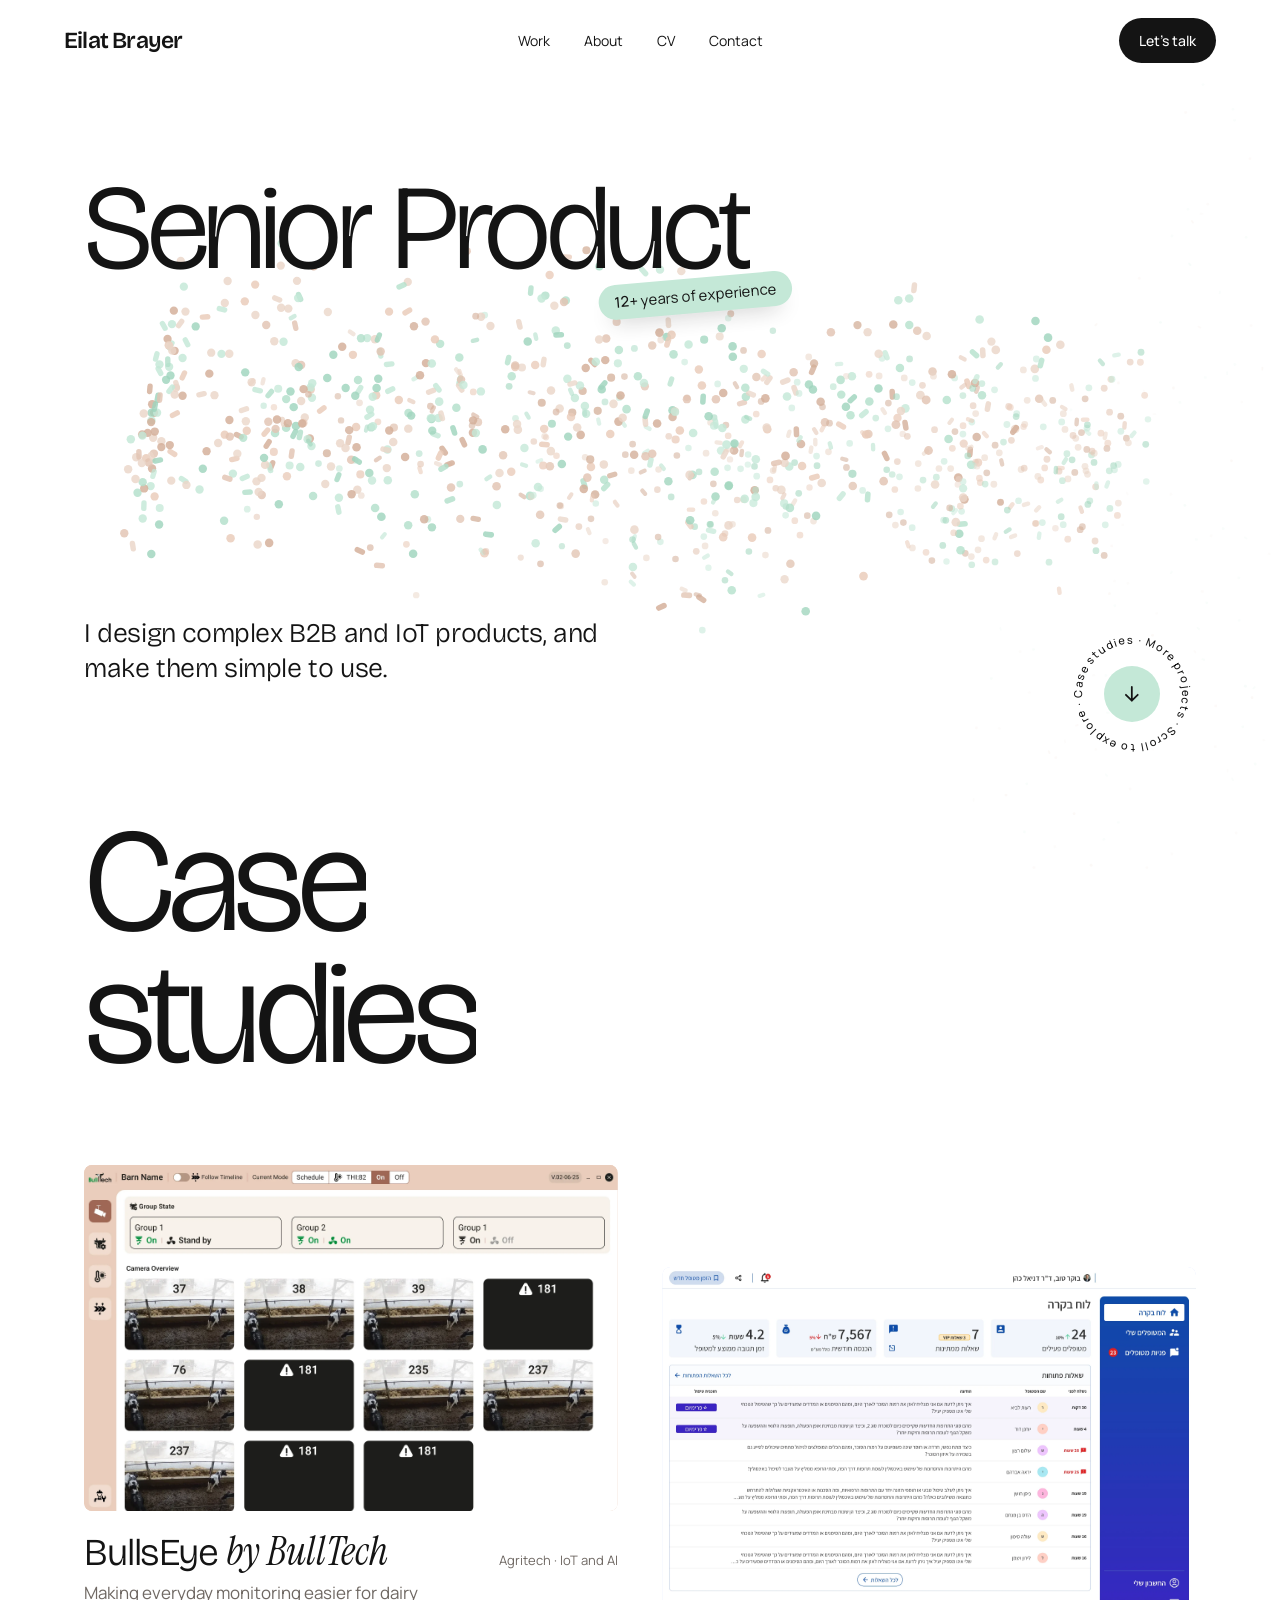
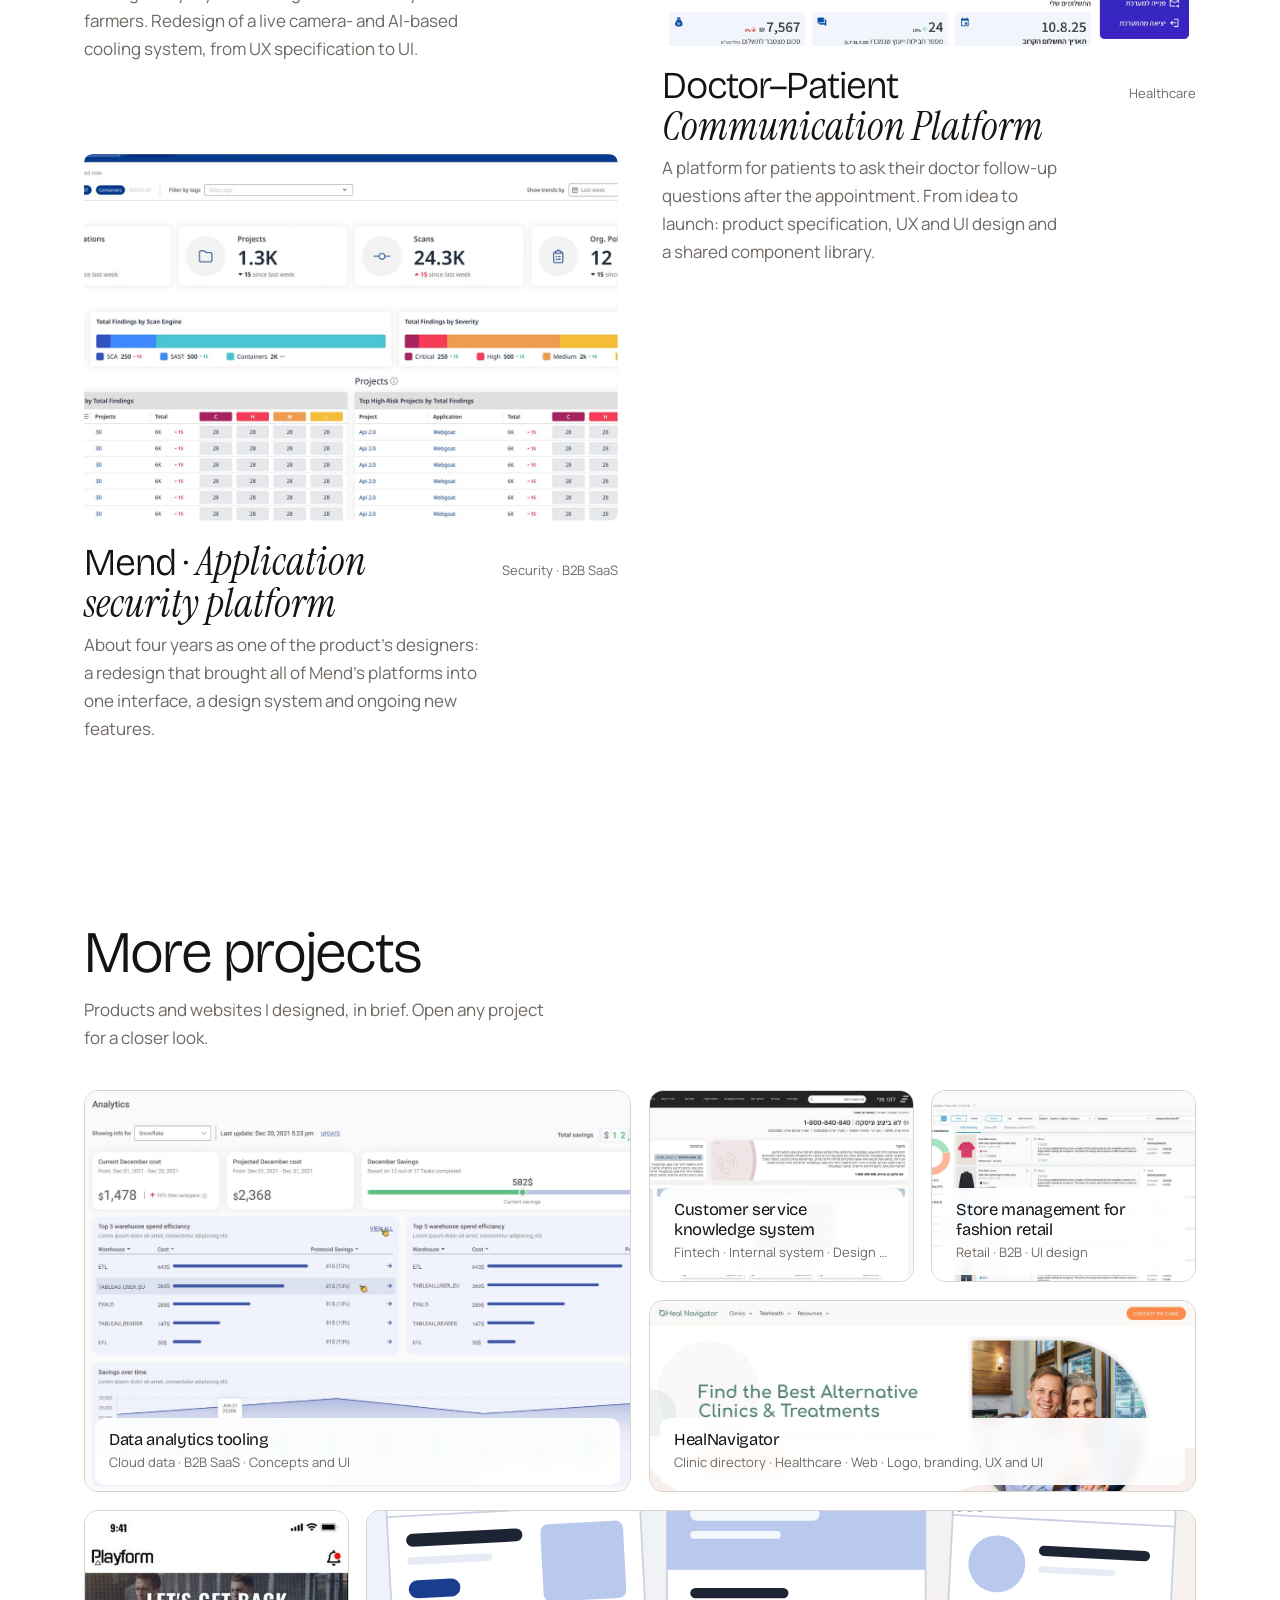
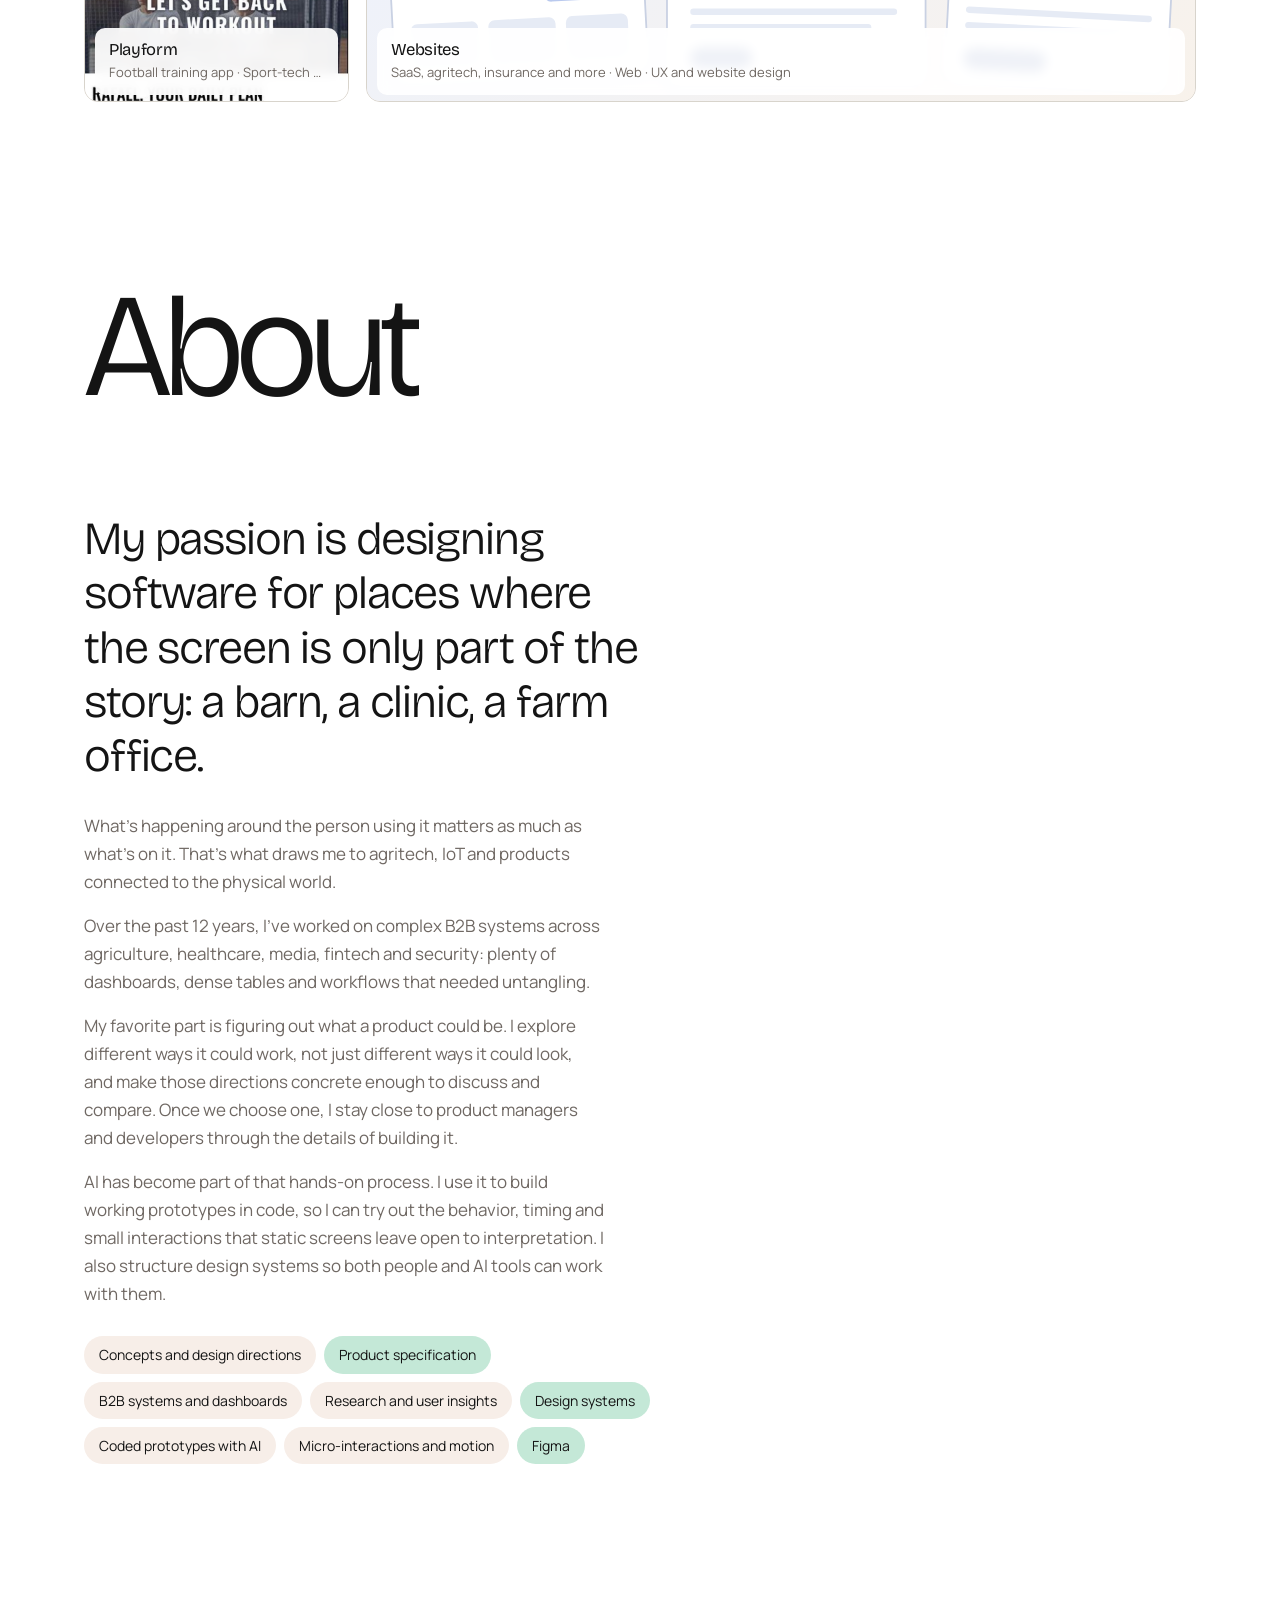
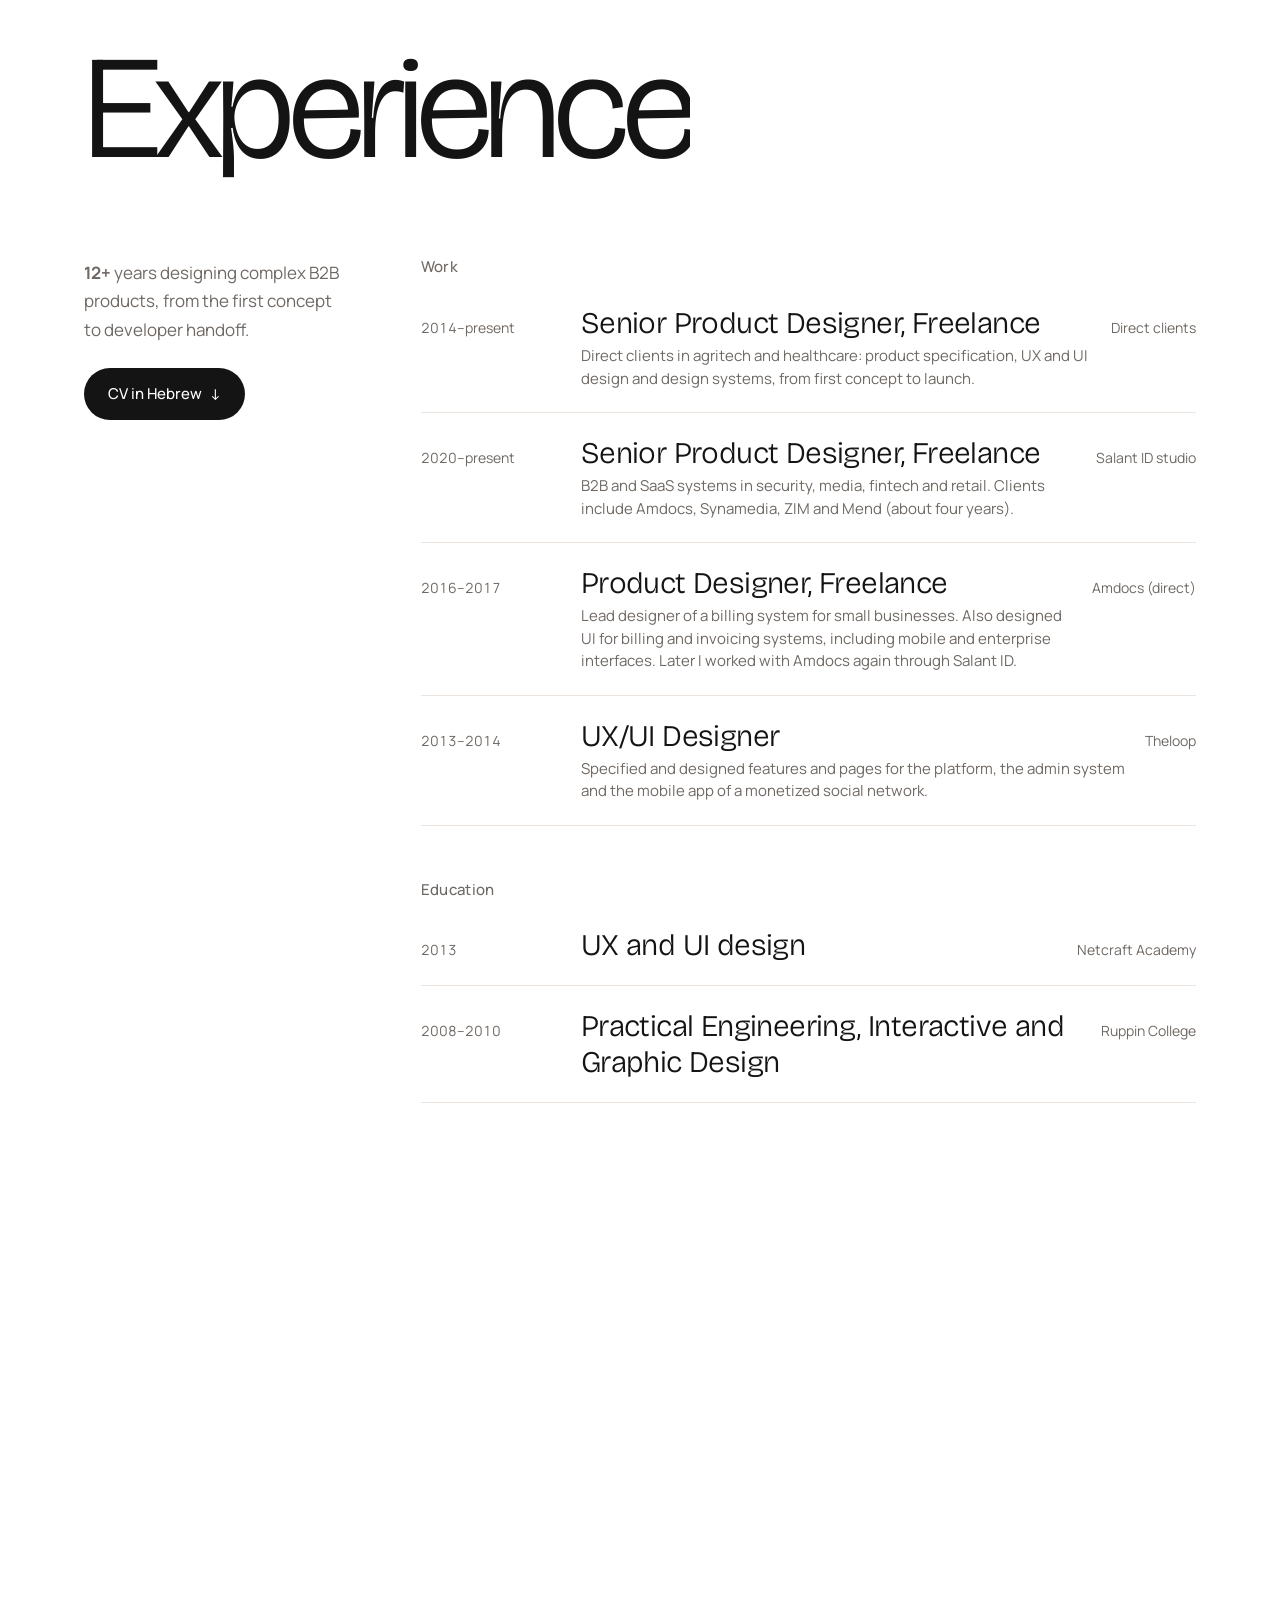
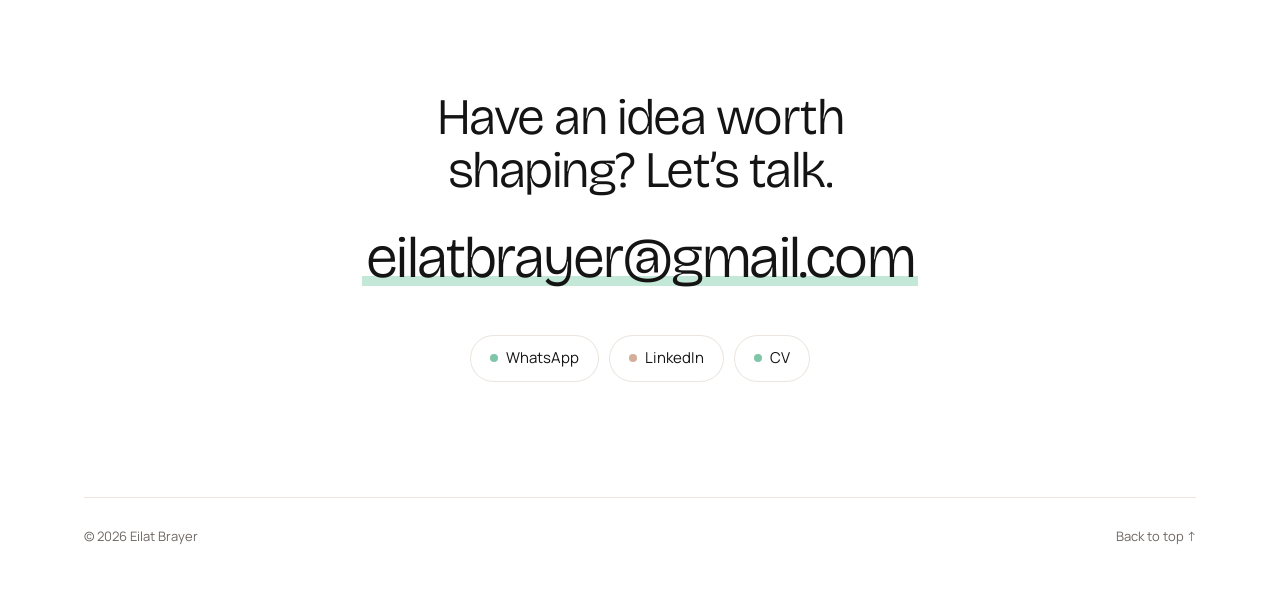
==== commit 50876ae0: "Case study tours: a spinning scroll badge until the last step Co-Authored-By: Claude Opus 5.5 <norep" ====
--- a/index.html
+++ b/index.html
@@ -13,7 +13,7 @@
   <link rel="preconnect" href="https://fonts.googleapis.com">
   <link rel="preconnect" href="https://fonts.gstatic.com" crossorigin>
   <link href="https://fonts.googleapis.com/css2?family=Bricolage+Grotesque:opsz,wght@12..96,300;12..96,400;12..96,500;12..96,600&family=Instrument+Serif:ital@1&family=Manrope:wght@400;500&display=swap" rel="stylesheet">
-  <link rel="stylesheet" href="css/style.css?v=20261122b">
+  <link rel="stylesheet" href="css/style.css?v=20261122c">
 </head>
 <body>
   <a class="skip" href="#work">Skip to work</a>
@@ -237,7 +237,7 @@
     <a href="#top" data-cursor="up we go">Back to top ↑</a>
   </footer>
 
-  <script src="js/main.js?v=20261122b" defer></script>
-  <script src="js/shapes.js?v=20261122b" defer></script>
+  <script src="js/main.js?v=20261122c" defer></script>
+  <script src="js/shapes.js?v=20261122c" defer></script>
 </body>
 </html>
--- a/css/style.css
+++ b/css/style.css
@@ -708,3 +708,14 @@
 .peek-main.phones .peek-video { grid-column: 1 / -1; width: min(640px, 100%); justify-self: center; }
 
 .demo-tag { display: inline-block; margin-top: 20px; padding: 4px 12px; border-radius: 999px; background: var(--accent-soft); color: var(--accent-text); font-size: 13px; font-weight: 500; }
+
+/* Screen tour: a spinning badge that says the tour moves as you scroll */
+.flow-hint { position: absolute; right: clamp(12px, 3vw, 32px); bottom: clamp(12px, 3vh, 28px); width: 84px; aspect-ratio: 1; display: grid; place-items: center; pointer-events: none; opacity: 0; transform: translateY(8px) scale(.92); transition: opacity .35s, transform .35s; z-index: 3; }
+.flow-hint.on { opacity: 1; transform: none; }
+.flow-hint-ring { position: absolute; inset: 0; width: 100%; height: 100%; animation: flow-hint-spin 14s linear infinite; }
+.flow-hint-ring text { font: 500 9.5px var(--body); letter-spacing: .04em; fill: var(--ink); }
+.flow-hint-core { width: 46%; aspect-ratio: 1; border-radius: 50%; background: var(--accent-soft, #eacdbc); display: grid; place-items: center; box-shadow: 0 6px 16px -8px rgba(20,23,31,.35); }
+.flow-hint-core svg { width: 44%; fill: none; stroke: var(--ink); stroke-width: 1.8; stroke-linecap: round; stroke-linejoin: round; animation: flow-hint-bob 1.6s ease-in-out infinite; }
+@keyframes flow-hint-spin { to { transform: rotate(360deg); } }
+@keyframes flow-hint-bob { 0%, 100% { transform: translateY(-2px); } 50% { transform: translateY(3px); } }
+@media (prefers-reduced-motion: reduce) { .flow-hint-ring, .flow-hint-core svg { animation: none; } }
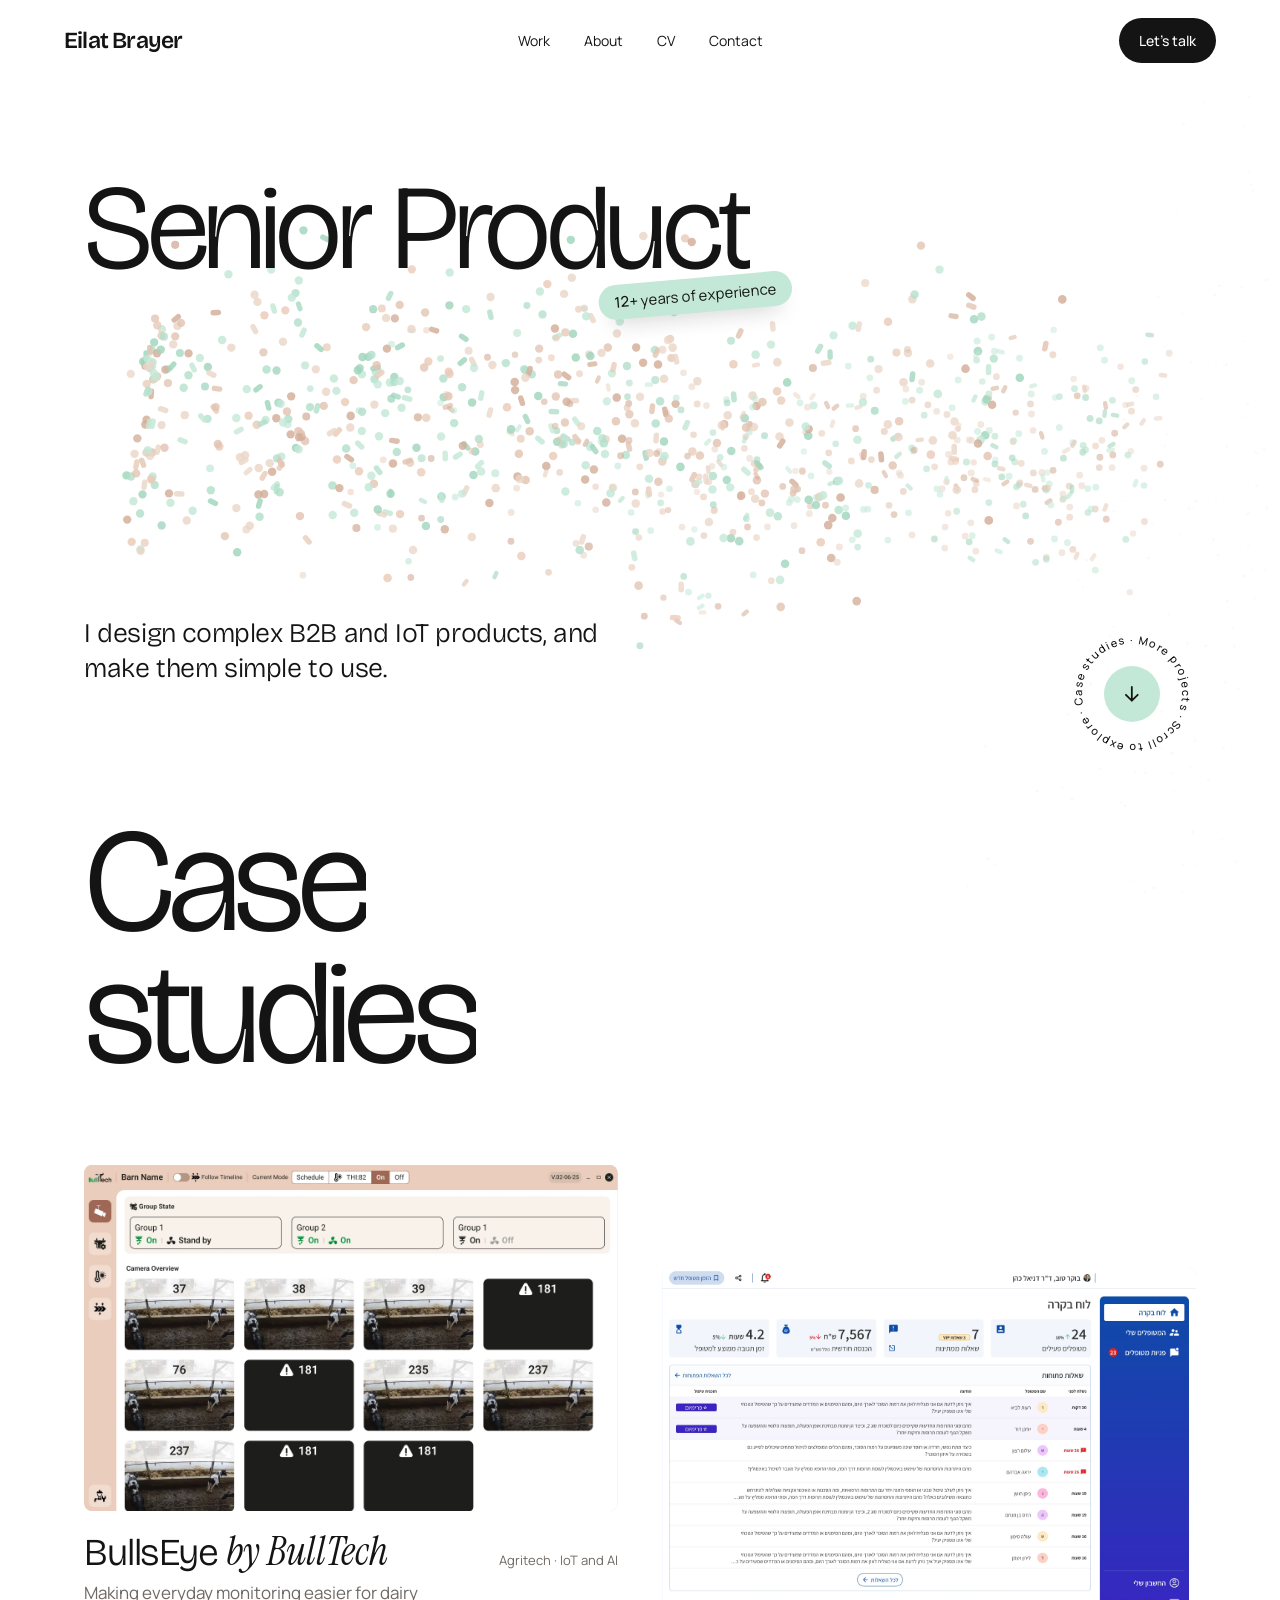
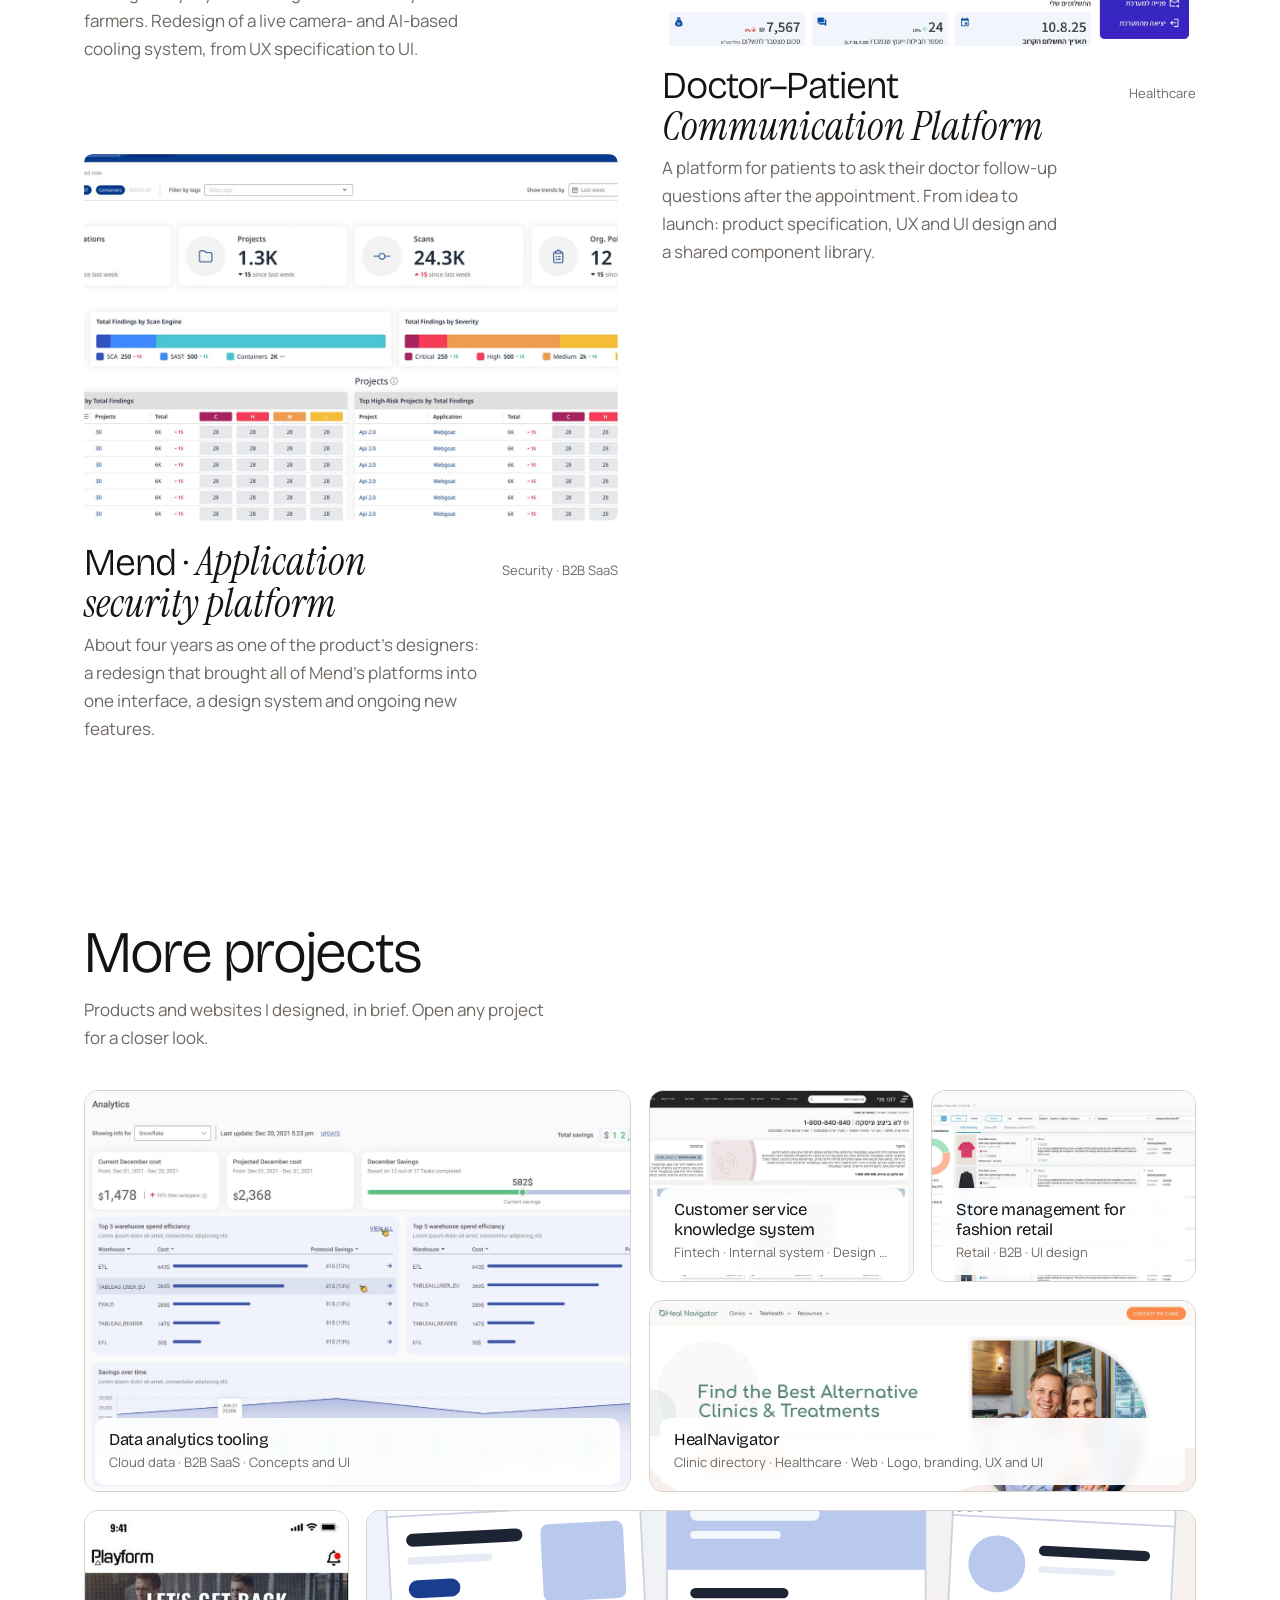
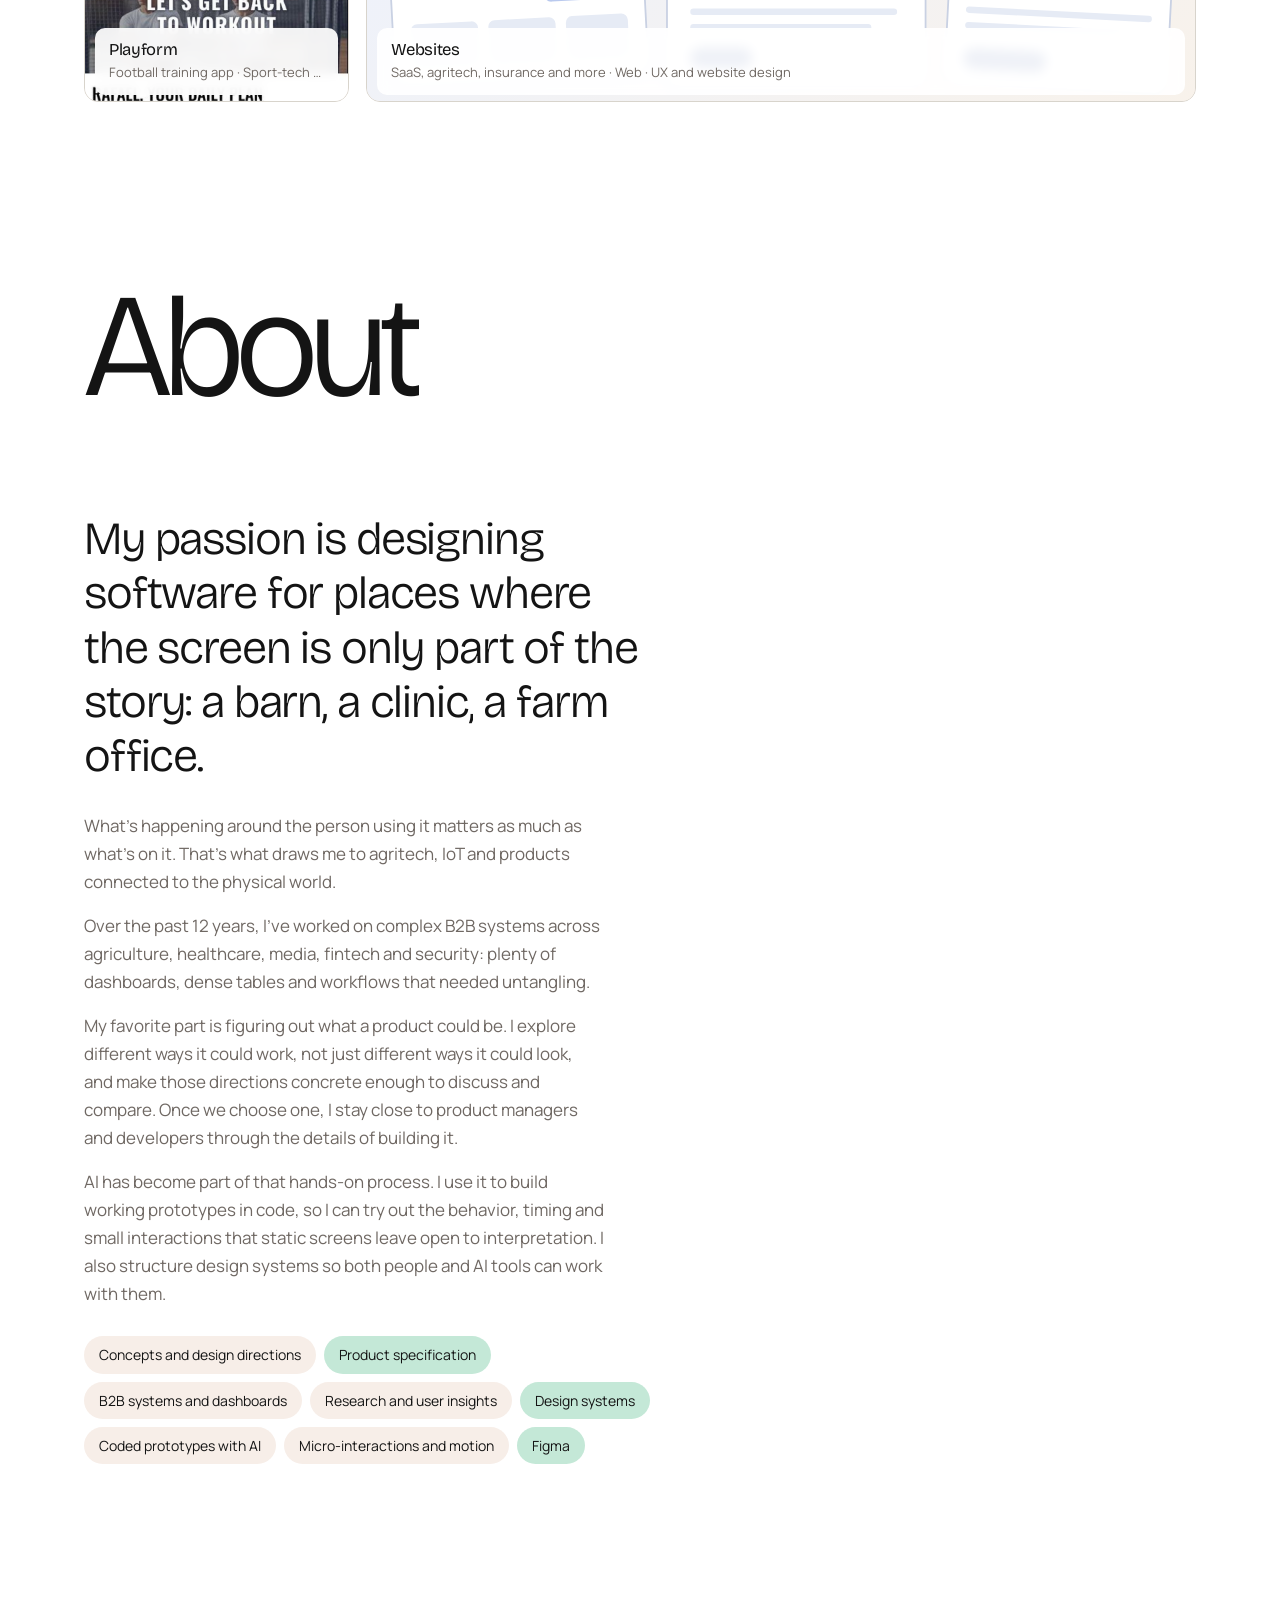
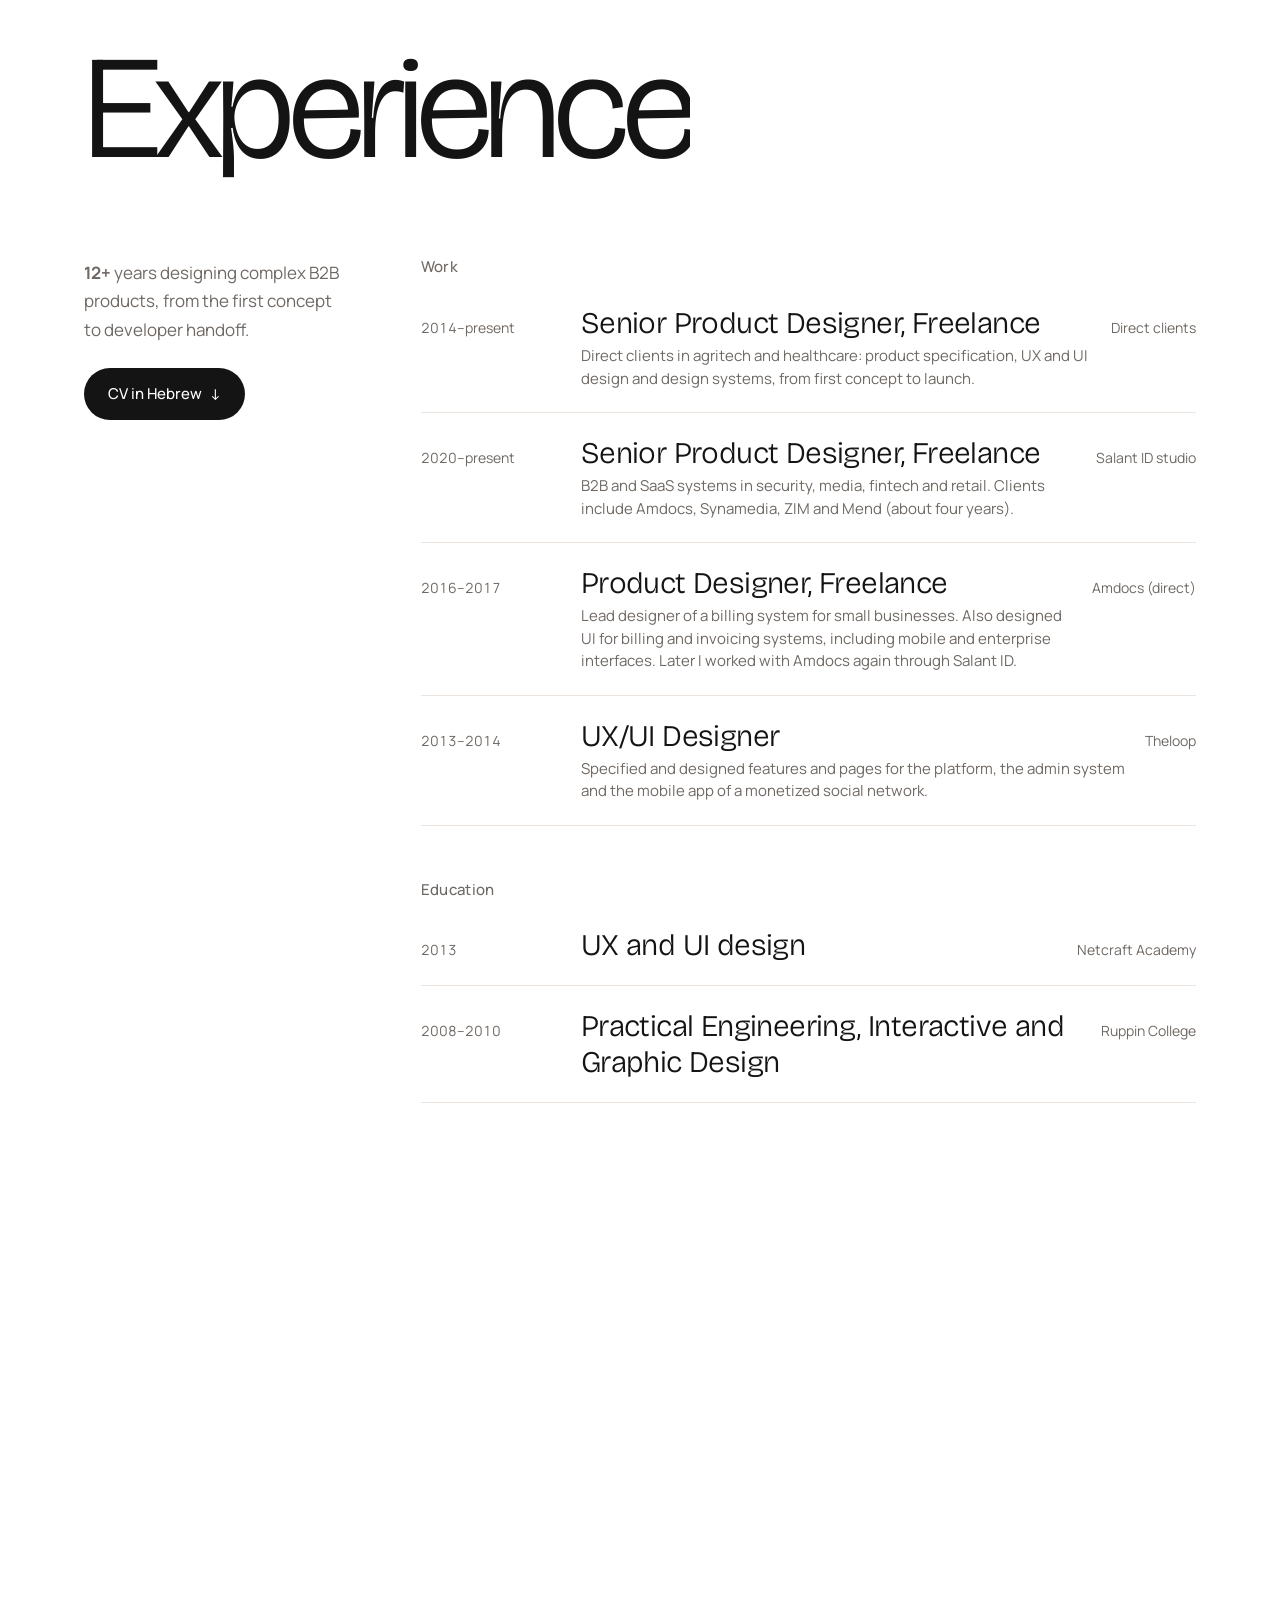
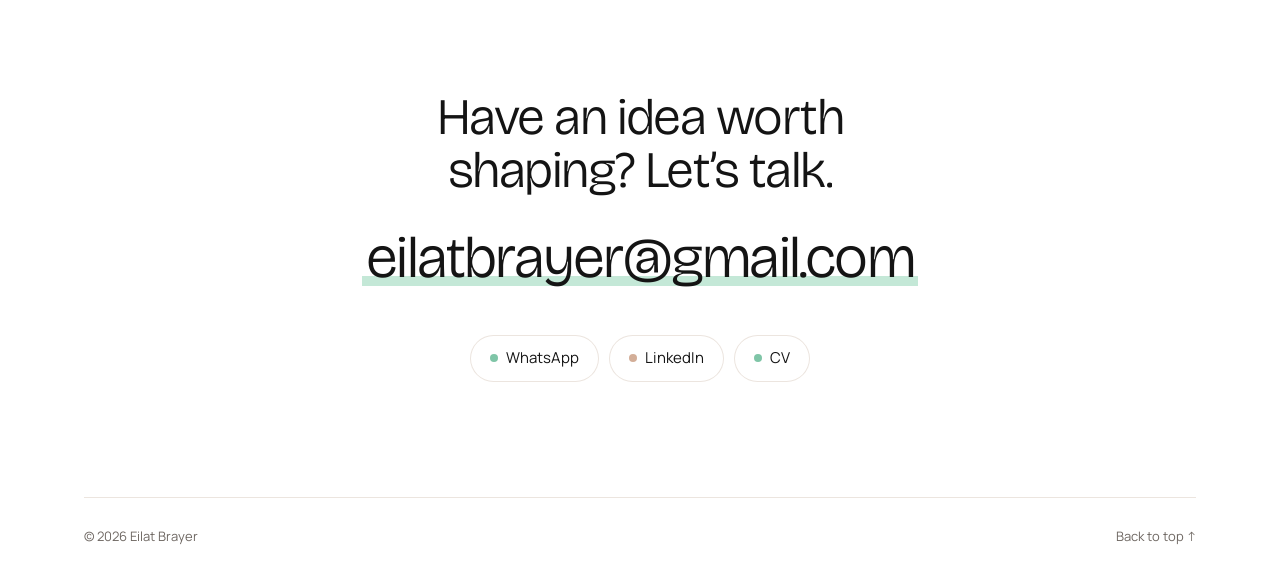
==== commit 84ef48c3: "Mend: the embedded concept keeps desktop proportions on phones Co-Authored-By: Claude Opus 5.5 <nore" ====
--- a/index.html
+++ b/index.html
@@ -13,7 +13,7 @@
   <link rel="preconnect" href="https://fonts.googleapis.com">
   <link rel="preconnect" href="https://fonts.gstatic.com" crossorigin>
   <link href="https://fonts.googleapis.com/css2?family=Bricolage+Grotesque:opsz,wght@12..96,300;12..96,400;12..96,500;12..96,600&family=Instrument+Serif:ital@1&family=Manrope:wght@400;500&display=swap" rel="stylesheet">
-  <link rel="stylesheet" href="css/style.css?v=20261122c">
+  <link rel="stylesheet" href="css/style.css?v=20261122d">
 </head>
 <body>
   <a class="skip" href="#work">Skip to work</a>
@@ -237,7 +237,7 @@
     <a href="#top" data-cursor="up we go">Back to top ↑</a>
   </footer>
 
-  <script src="js/main.js?v=20261122c" defer></script>
-  <script src="js/shapes.js?v=20261122c" defer></script>
+  <script src="js/main.js?v=20261122d" defer></script>
+  <script src="js/shapes.js?v=20261122d" defer></script>
 </body>
 </html>
--- a/css/style.css
+++ b/css/style.css
@@ -652,7 +652,7 @@
 .demo-frame iframe { display: block; width: 100%; height: 1240px; border: 0; }
 .demo-link { margin-top: 16px; }
 .demo-link a { color: var(--accent-text); font-weight: 500; text-decoration: none; border-bottom: 1px solid currentColor; }
-@media (max-width: 1000px) { .demo-frame iframe { height: 1900px; } }
+
 
 /* Lead screen under a case title */
 .hero-shot { margin-top: clamp(32px, 5vw, 64px); margin-bottom: clamp(48px, 7vw, 88px); }
@@ -719,3 +719,5 @@
 @keyframes flow-hint-spin { to { transform: rotate(360deg); } }
 @keyframes flow-hint-bob { 0%, 100% { transform: translateY(-2px); } 50% { transform: translateY(3px); } }
 @media (prefers-reduced-motion: reduce) { .flow-hint-ring, .flow-hint-core svg { animation: none; } }
+
+.demo-frame[data-scale-frame] { position: relative; }
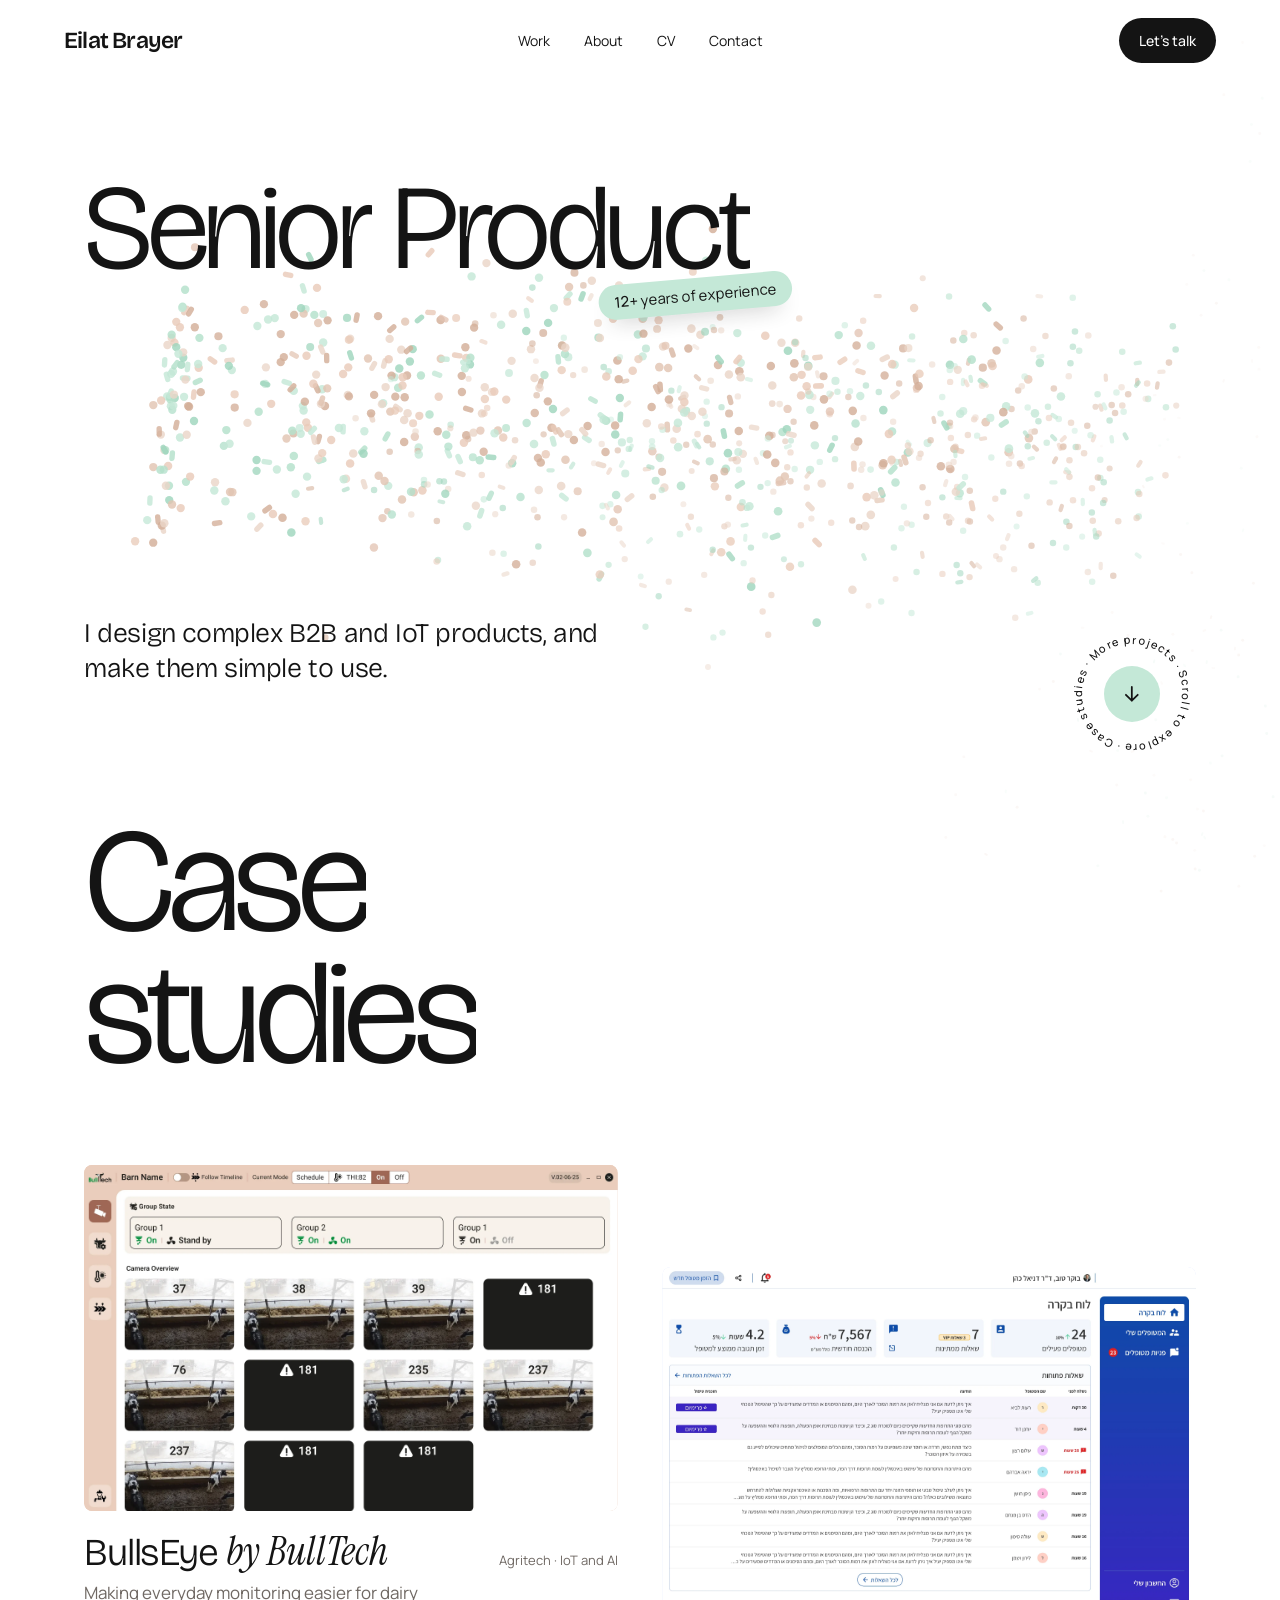
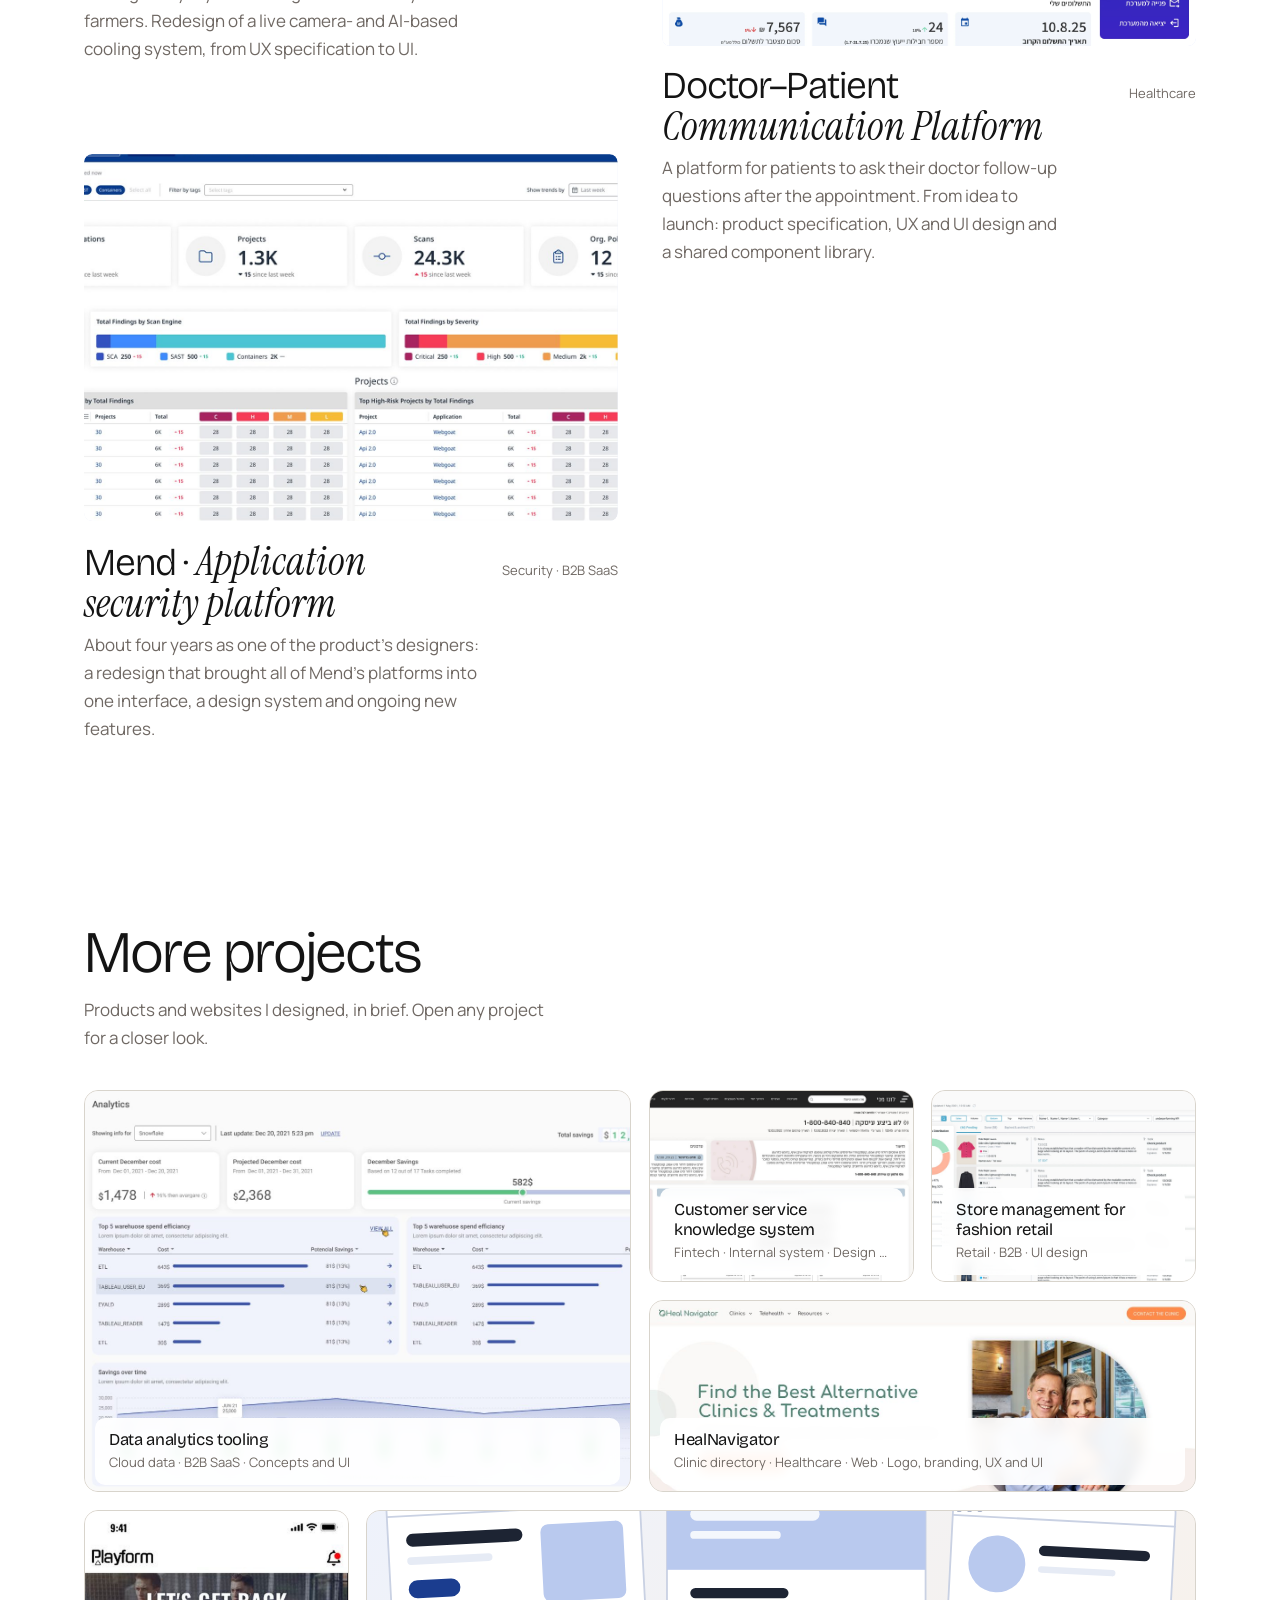
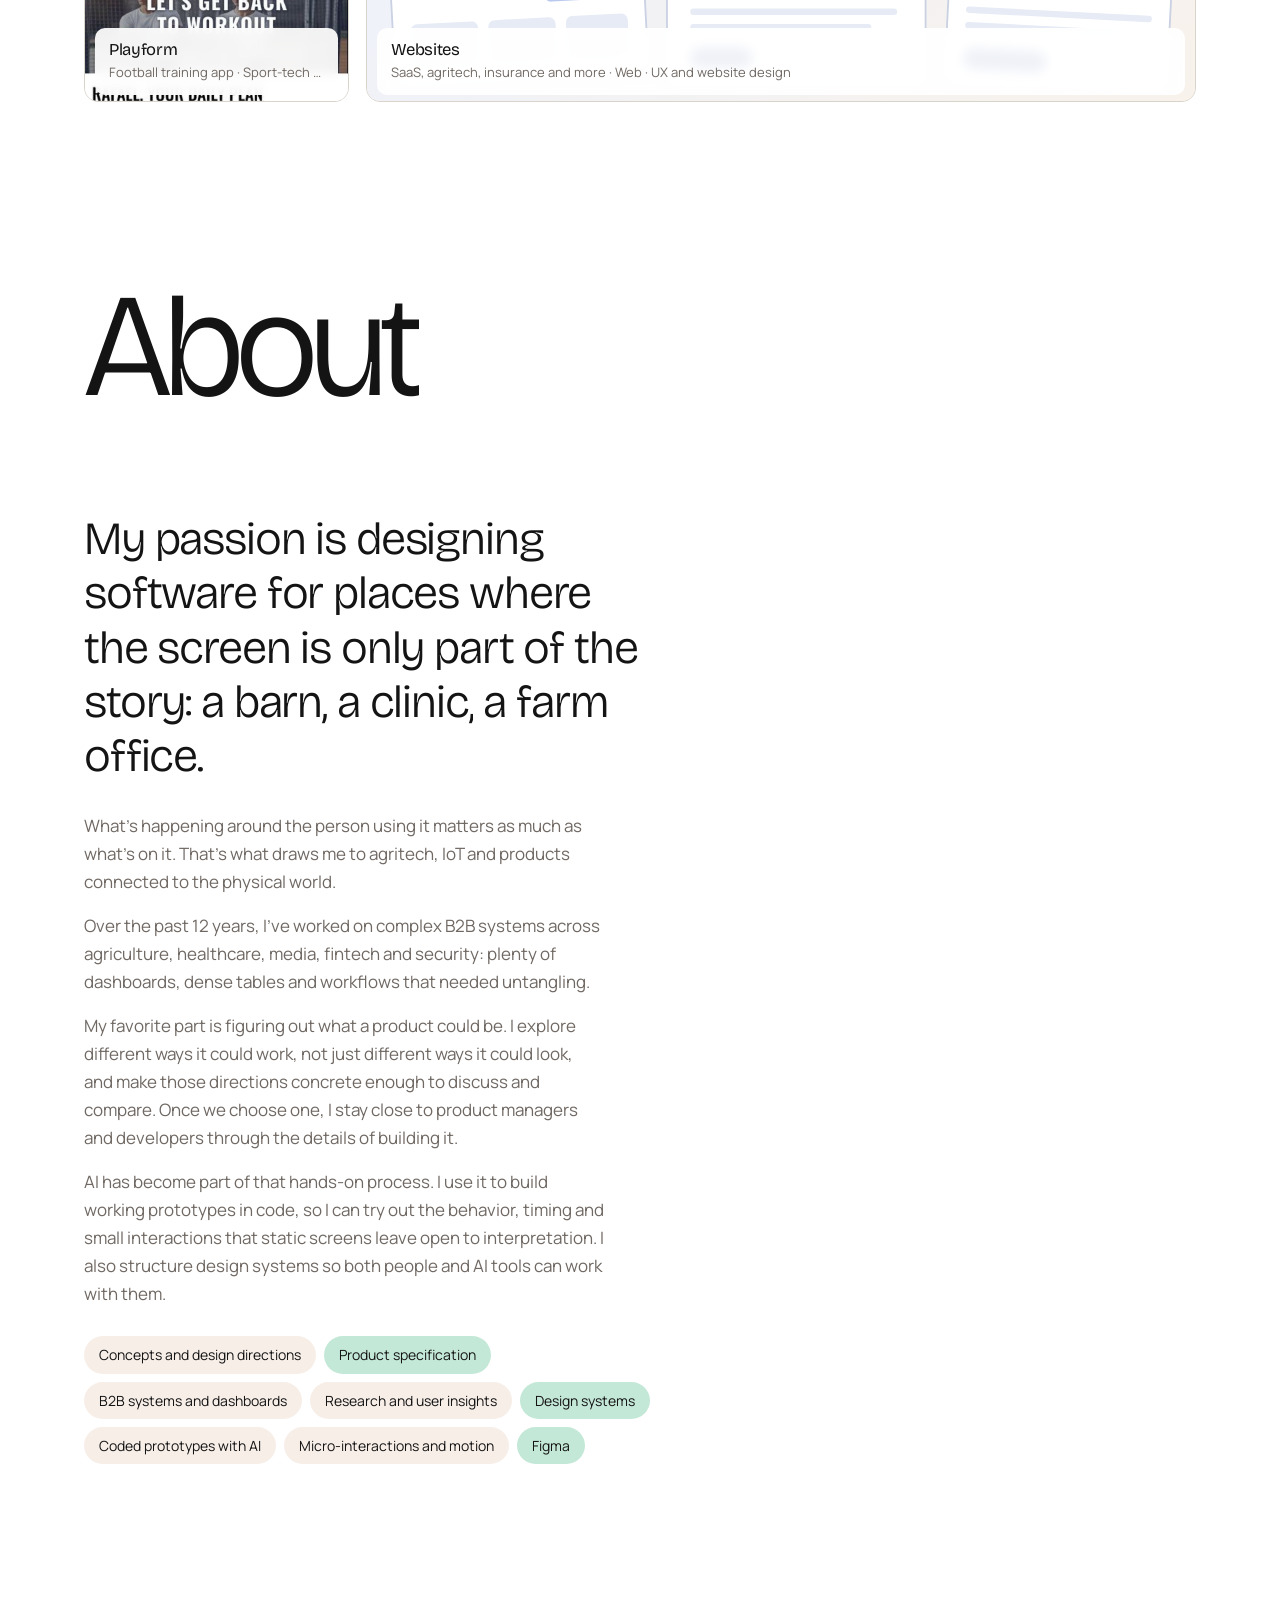
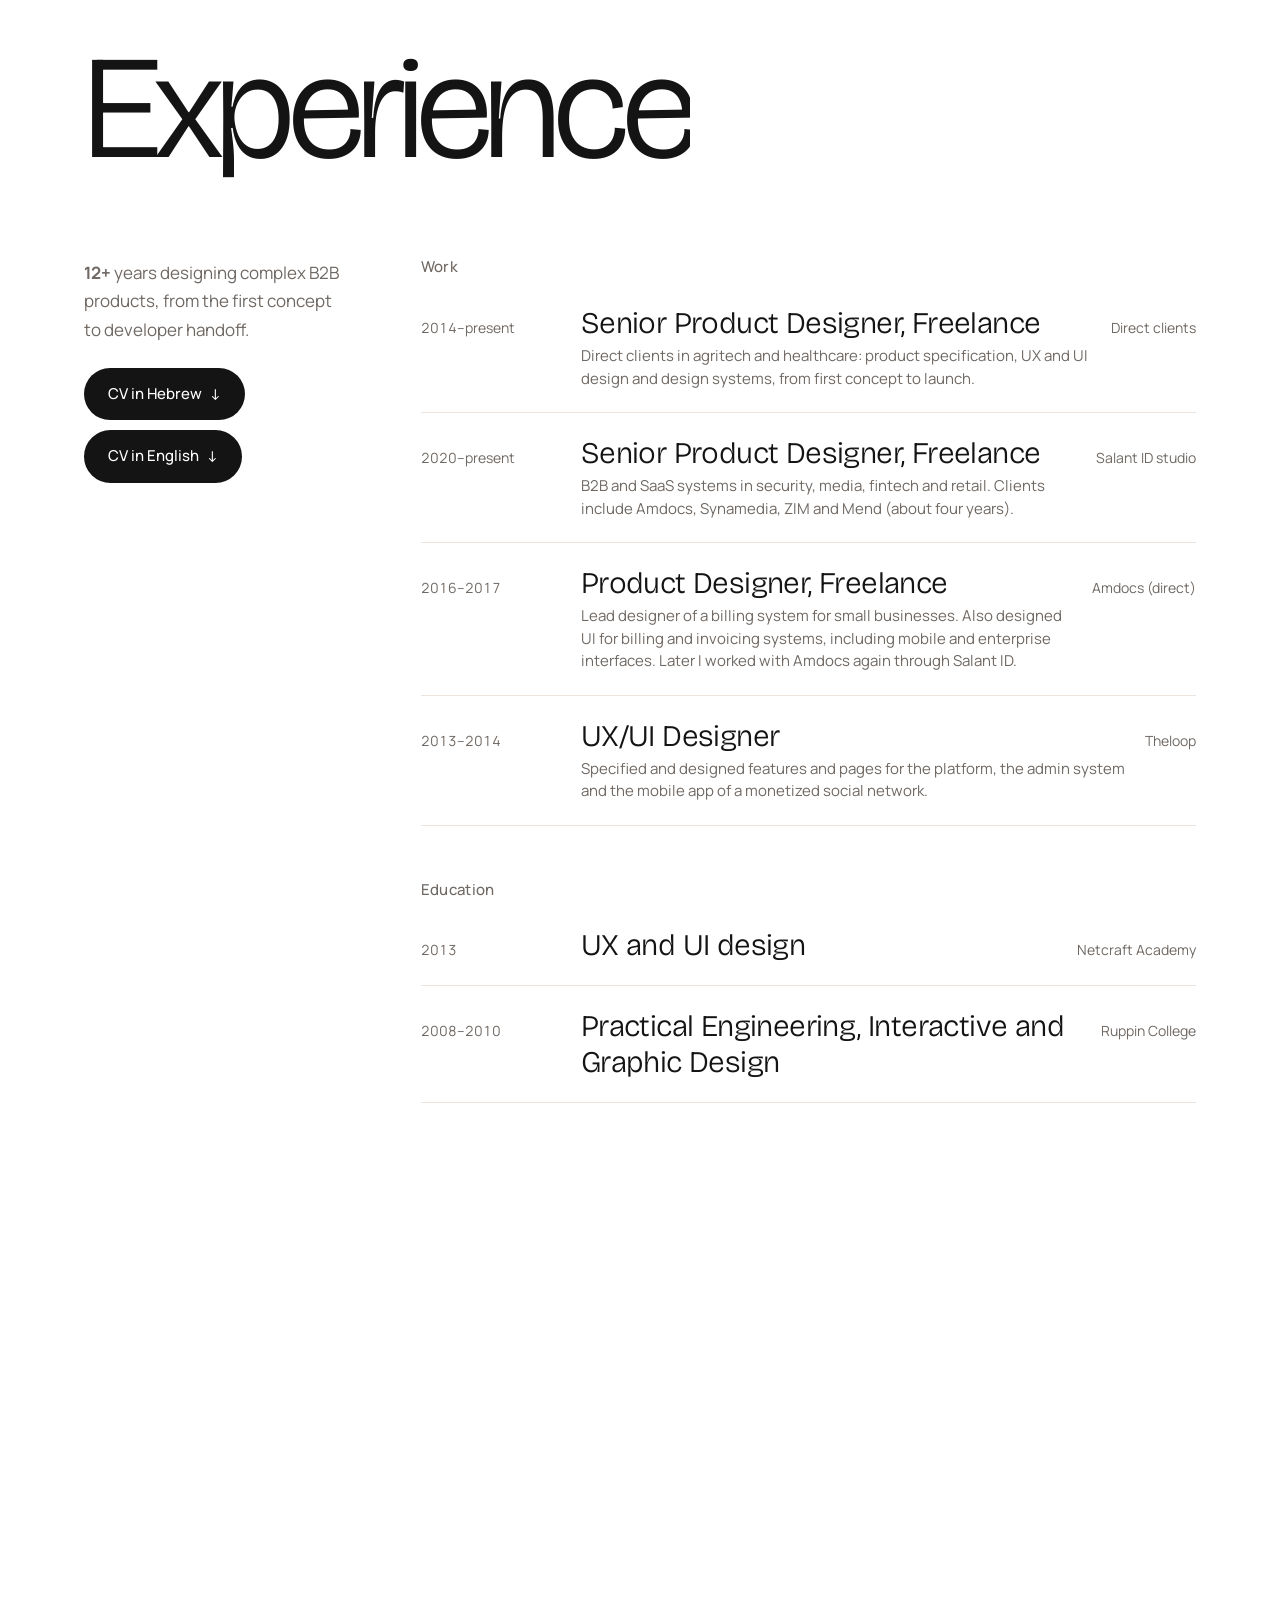
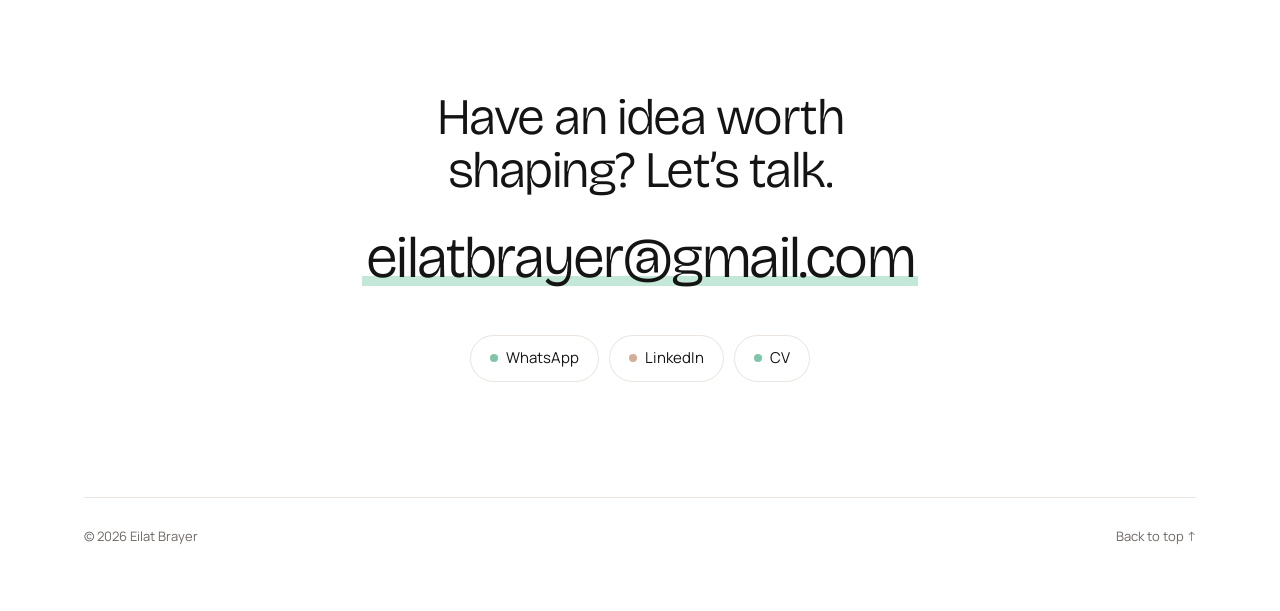
==== commit c92d1c6c: "Updated Hebrew CV and new English CV download Co-Authored-By: Claude Opus 5.5 <noreply@anthropic.com" ====
--- a/index.html
+++ b/index.html
@@ -195,7 +195,7 @@
         <div class="cv-grid">
           <div class="cv-side reveal">
             <p><b data-since="2014">12+</b> years designing complex B2B products, from the first concept to developer handoff.</p>
-            <div class="cv-btns"><a class="btn" href="assets/cv-he.pdf" data-cursor="pdf · 1 page">CV in Hebrew <span aria-hidden="true">↓</span></a><a class="btn" href="assets/cv-en.pdf" data-cursor="pdf · 1 page" hidden>CV in English <span aria-hidden="true">↓</span></a></div>
+            <div class="cv-btns"><a class="btn" href="assets/cv-he.pdf" data-cursor="pdf · 1 page">CV in Hebrew <span aria-hidden="true">↓</span></a><a class="btn" href="assets/cv-en.pdf" data-cursor="pdf · 1 page">CV in English <span aria-hidden="true">↓</span></a></div>
           </div>
           <div>
             <div class="cv-block">
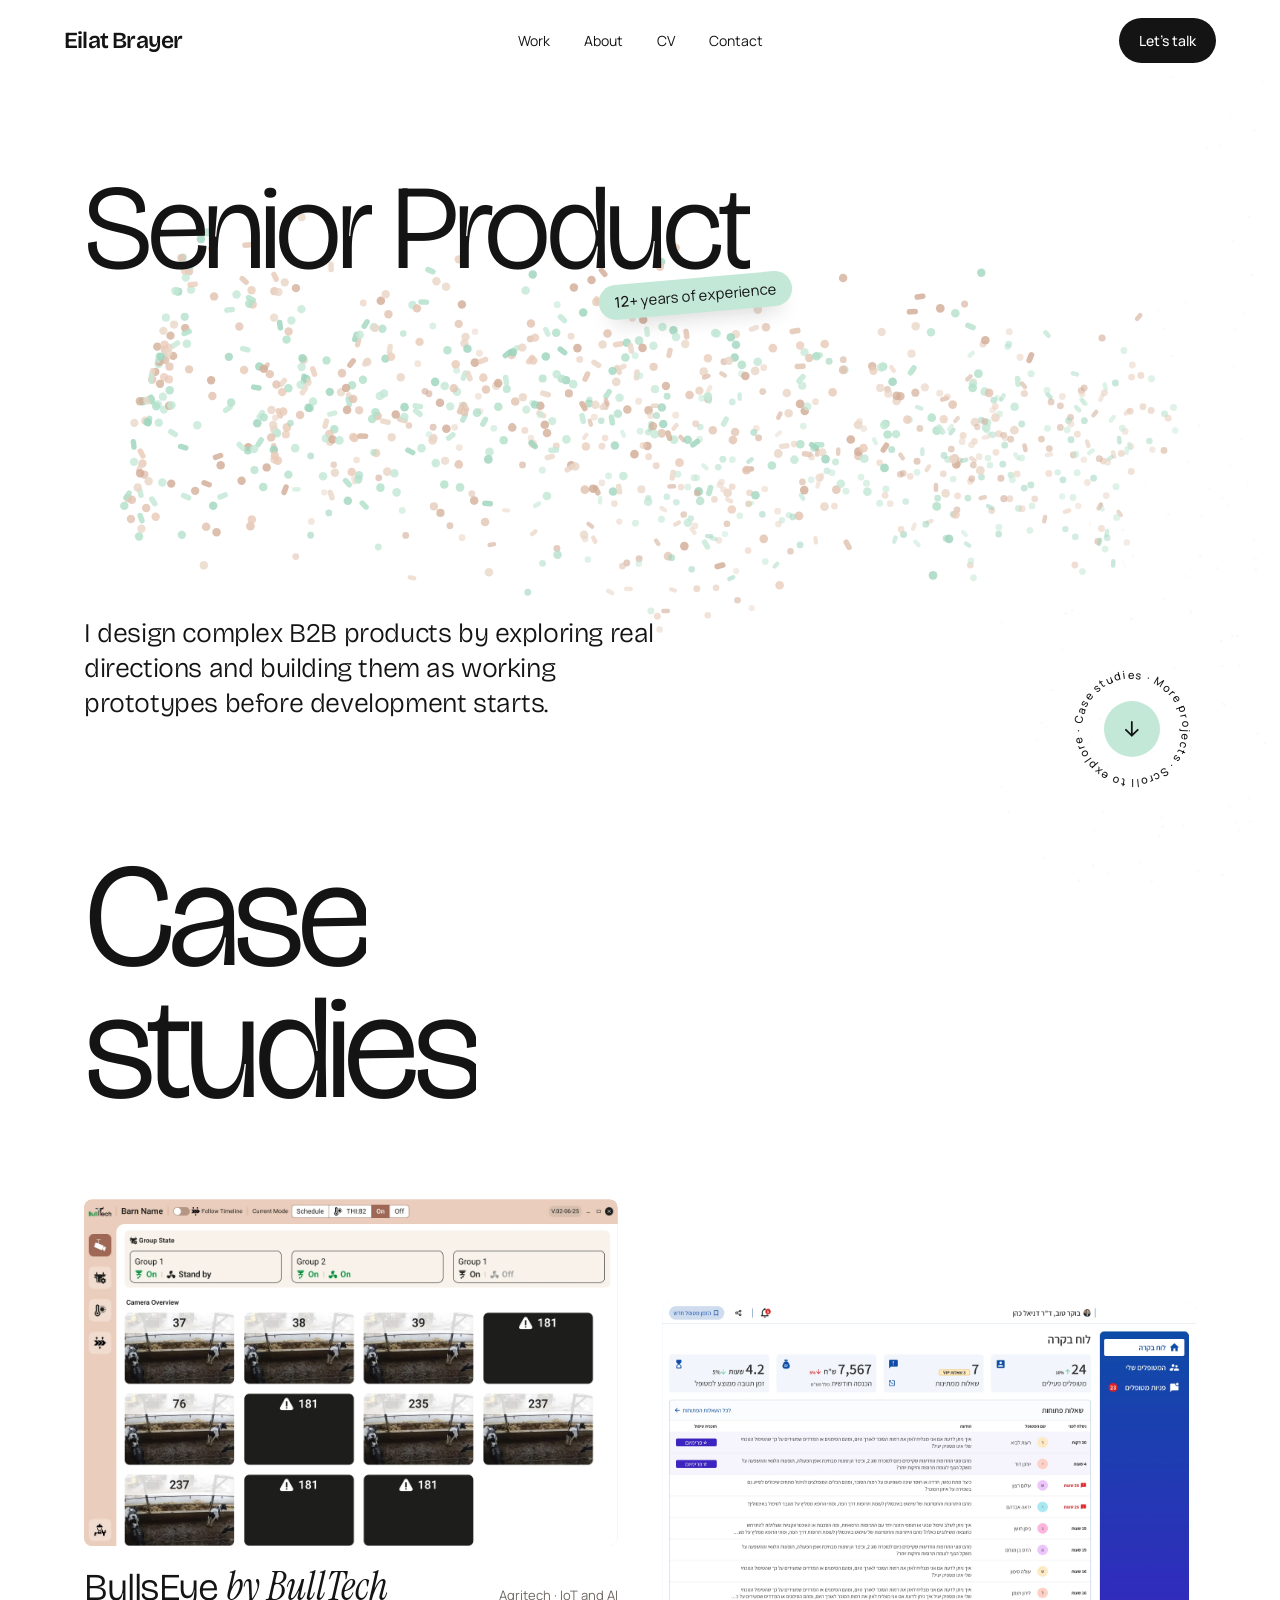
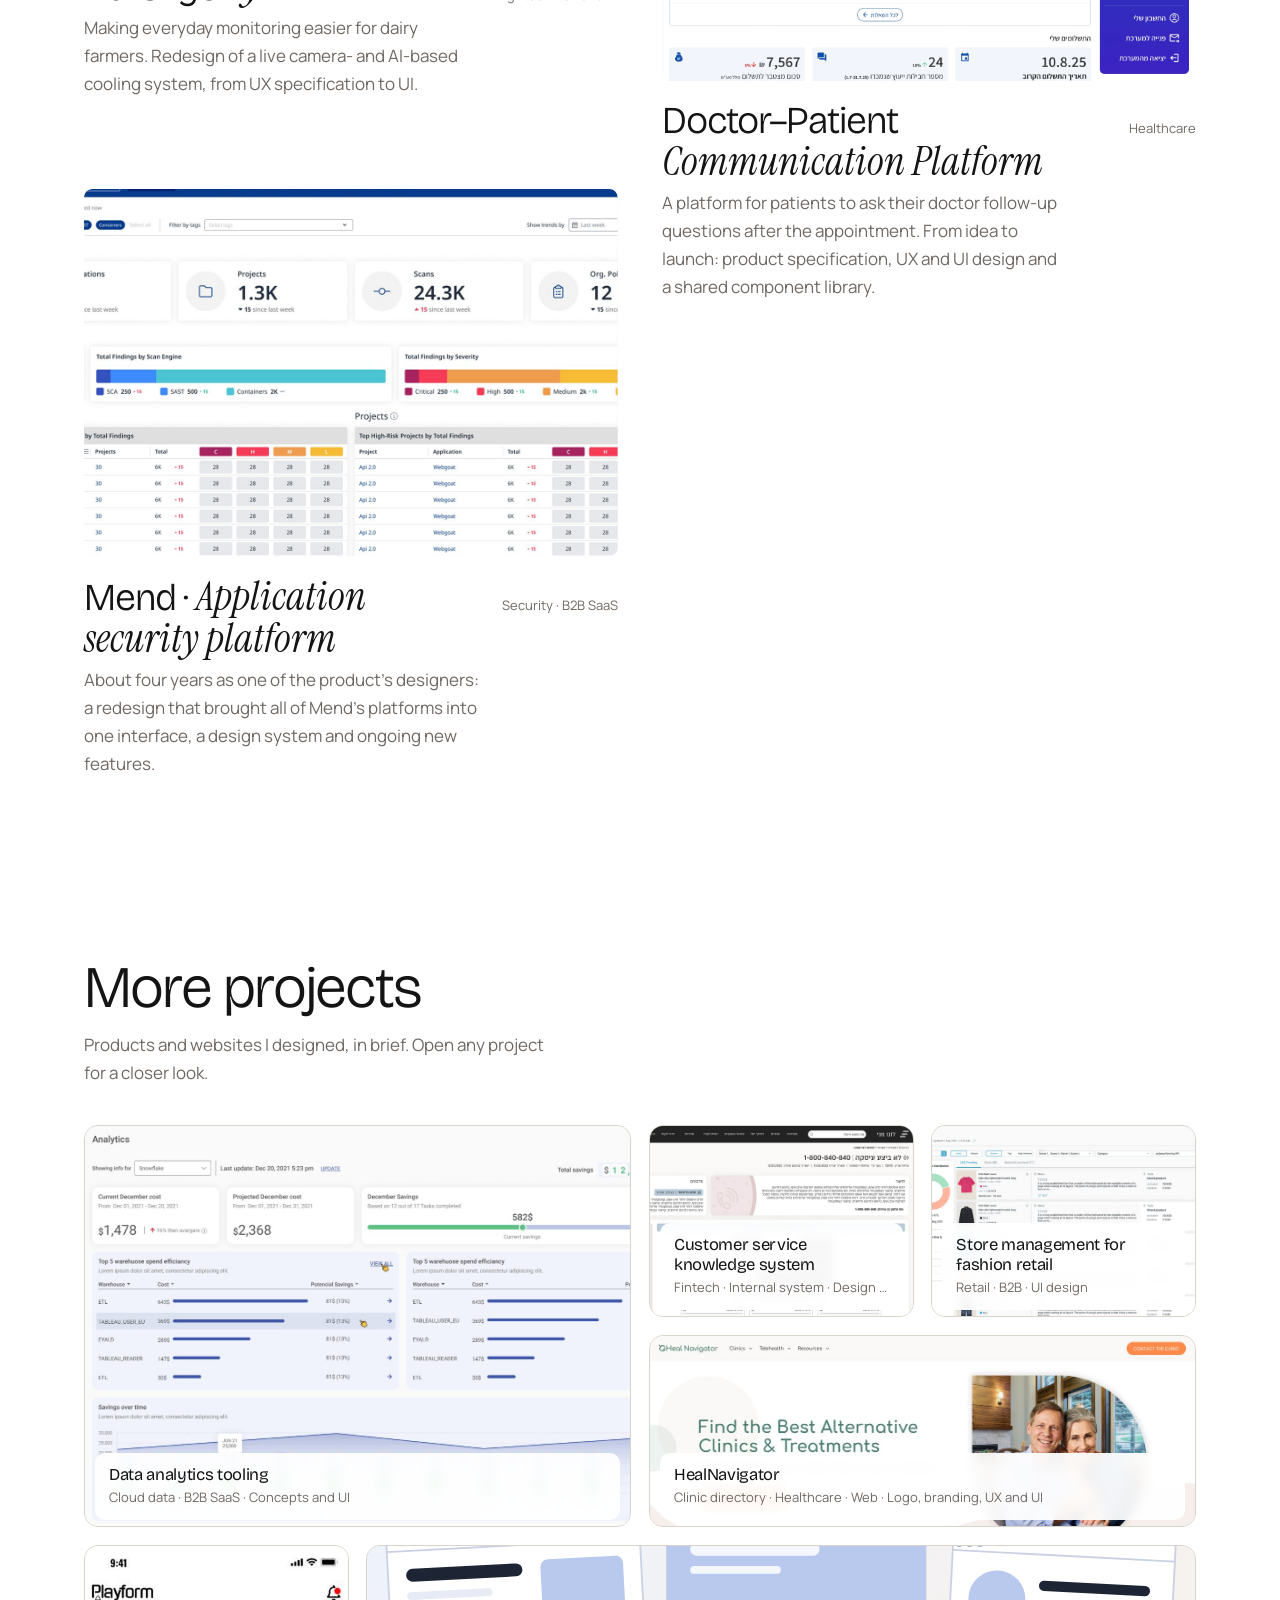
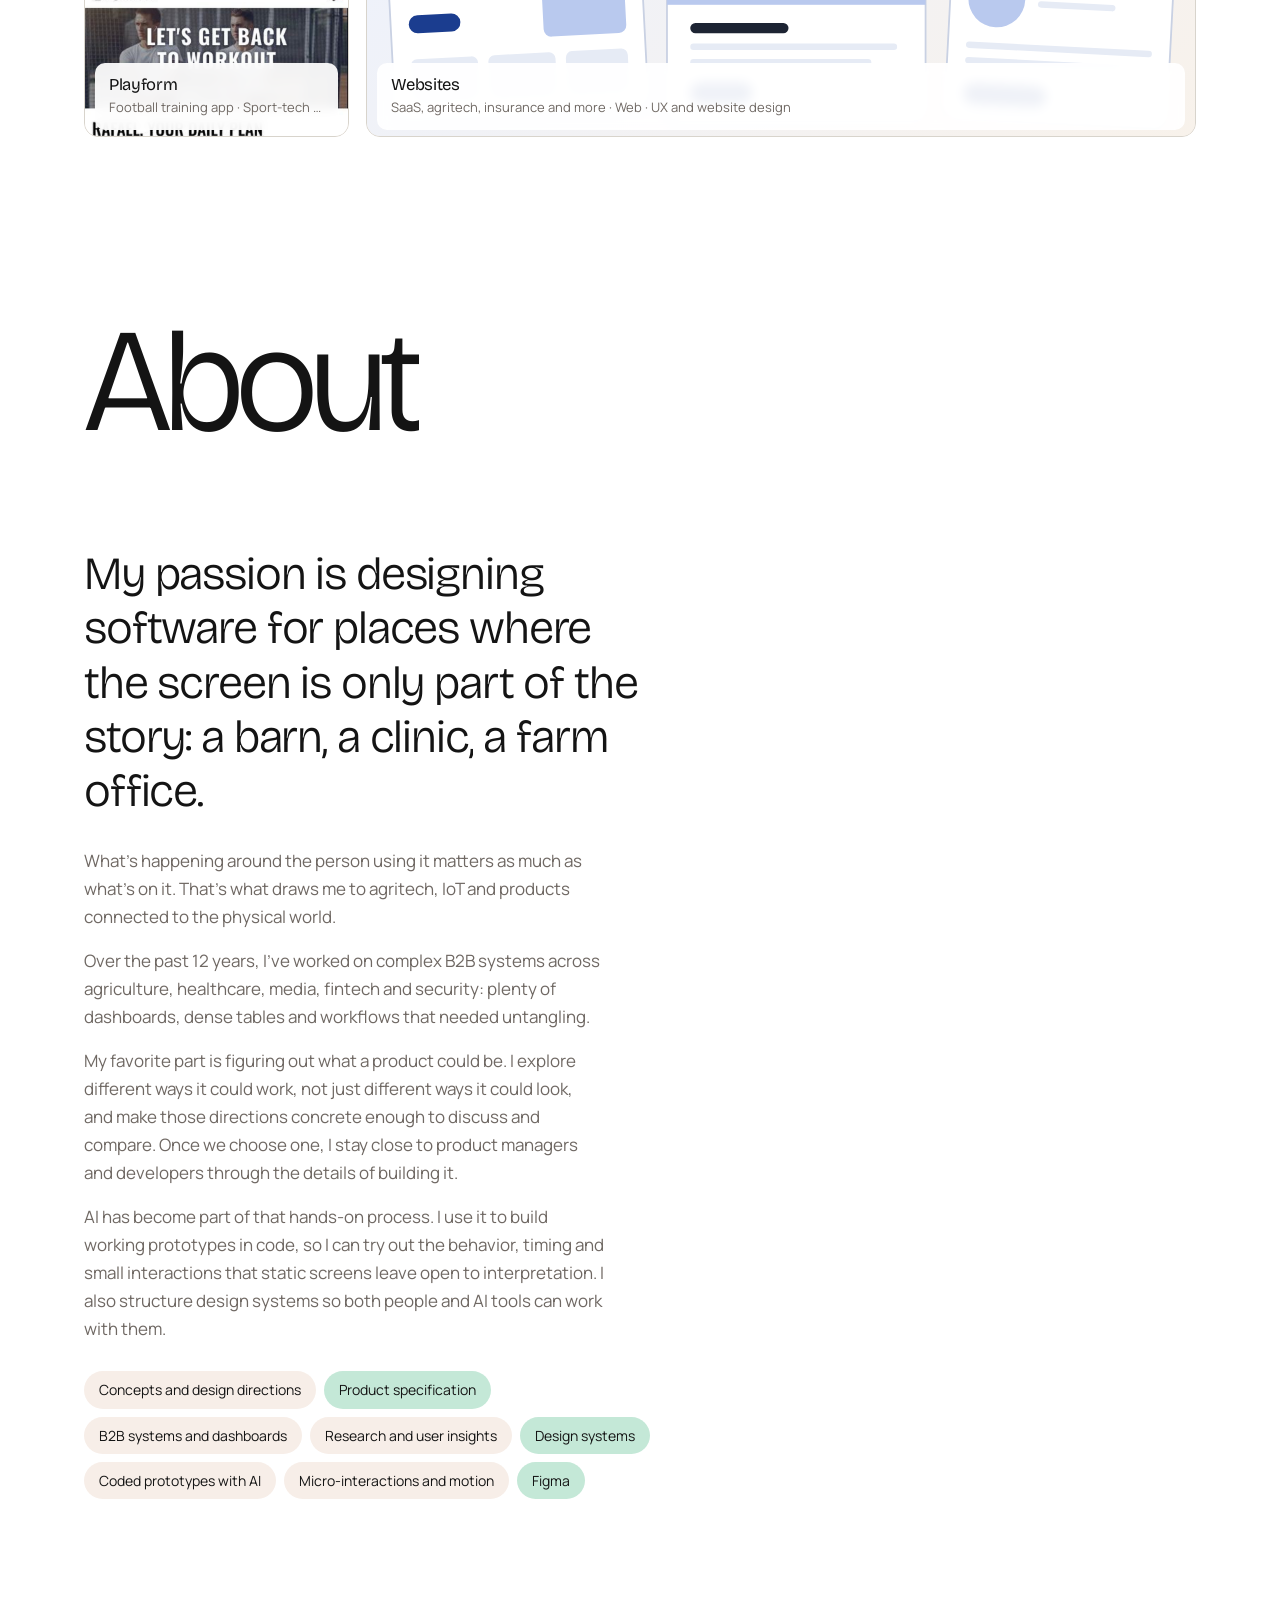
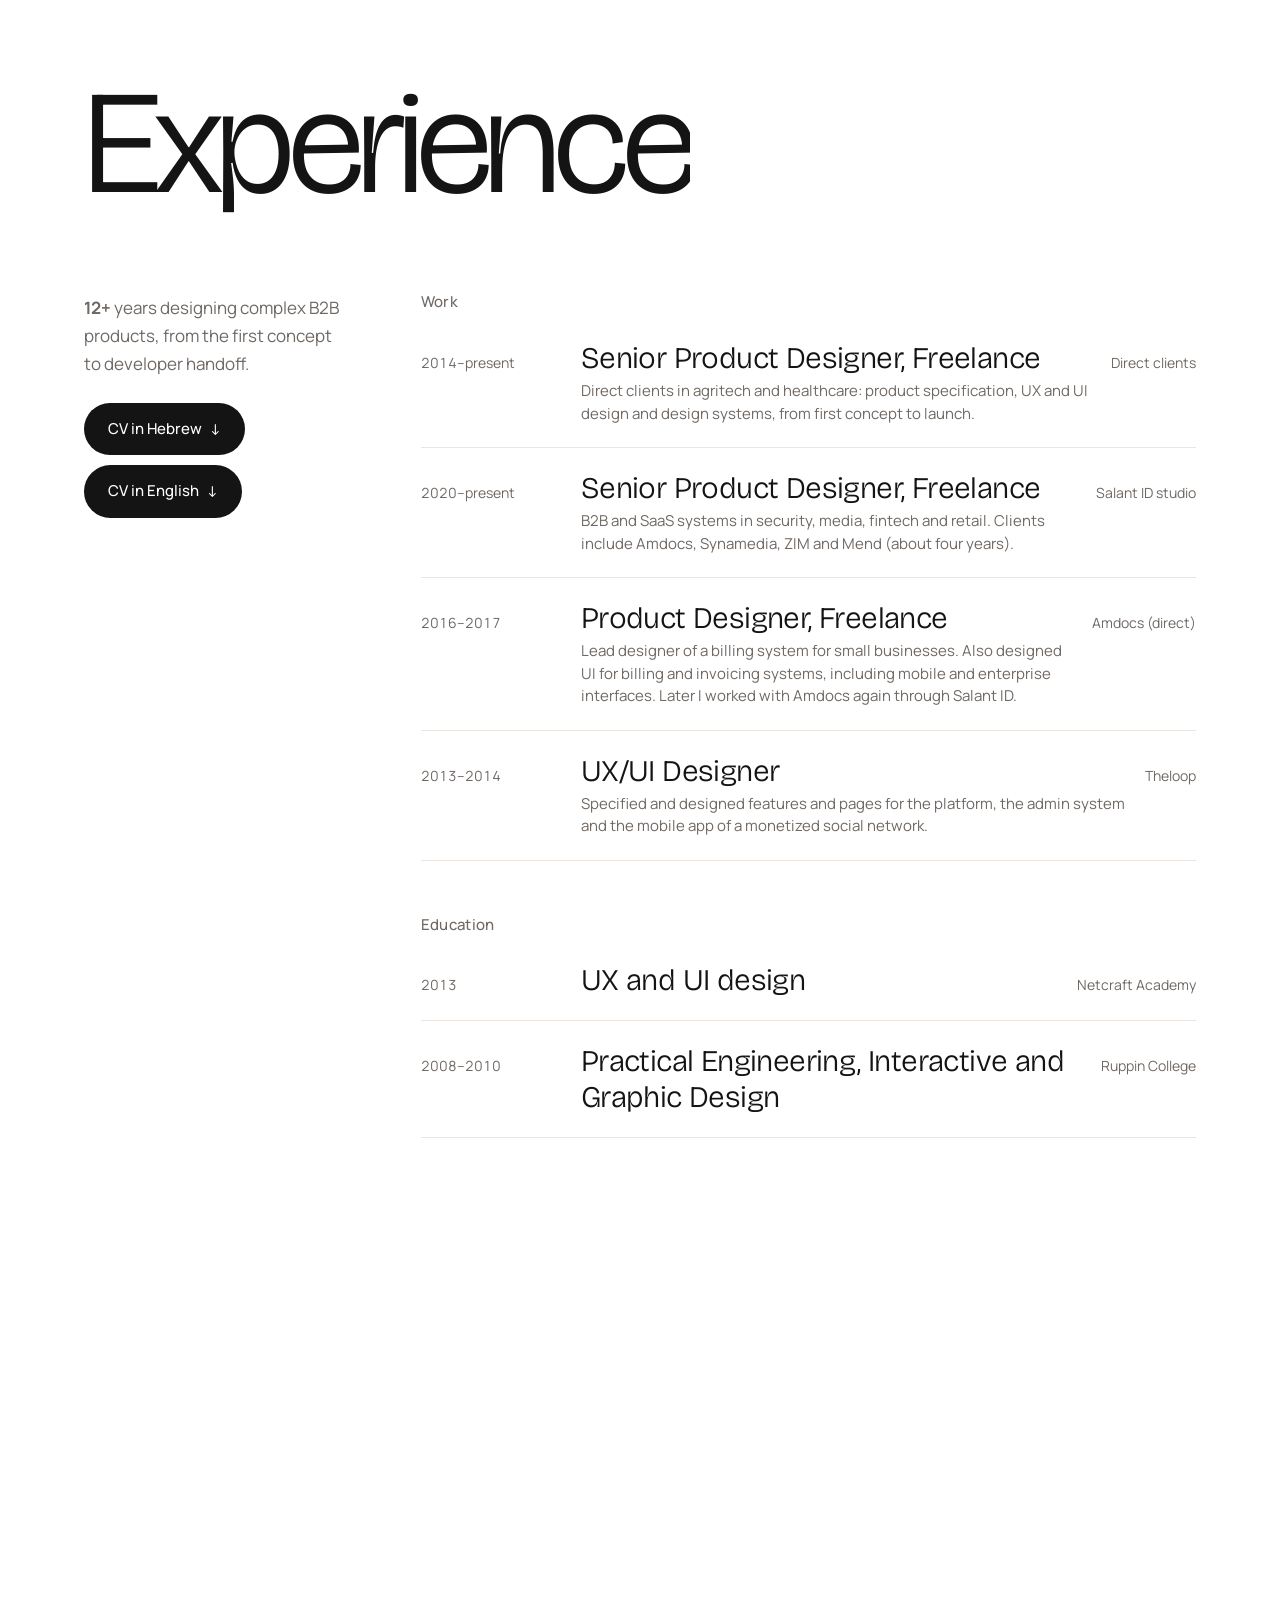
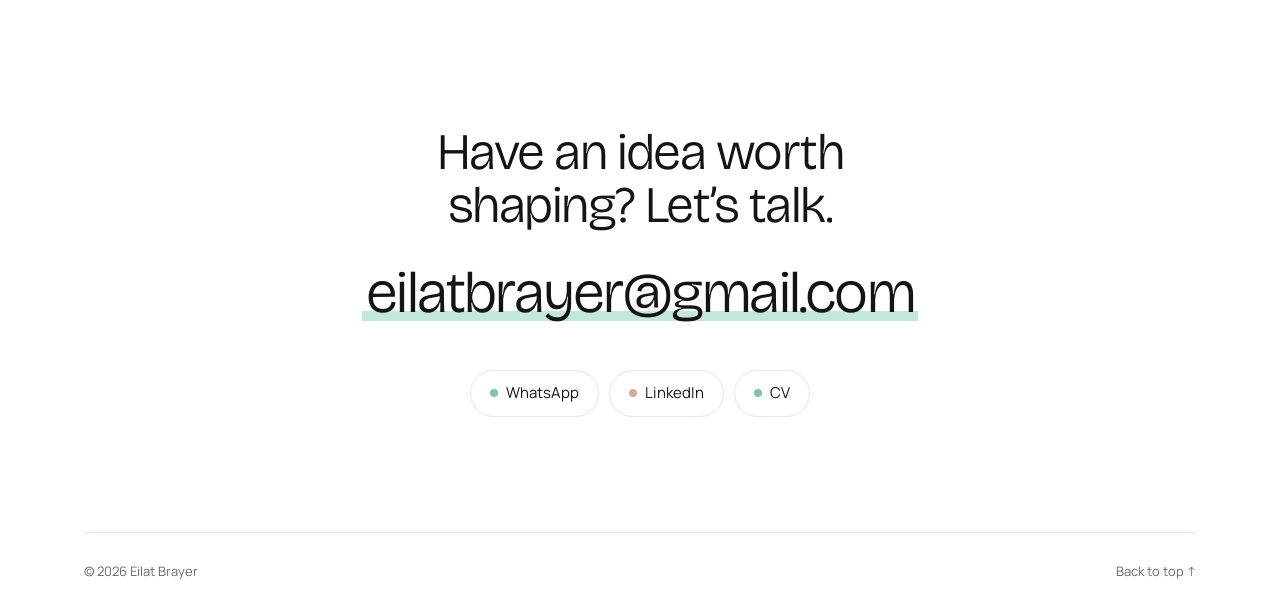
==== commit 4b6e2cf8: "Hero: a line about how she works instead of a generic one Co-Authored-By: Claude Opus 5.5 <noreply@a" ====
--- a/index.html
+++ b/index.html
@@ -60,7 +60,7 @@
           <span class="title-line"><span class="split">Senior Product</span><span class="years-tag"><b data-since="2014">12+</b> years of experience</span></span><span class="sr-only"> Designer</span>
         </h1>
         <div class="hero-word" data-shapes="word" data-word="Designer" data-align="fill" data-cursor="play with me"></div>
-        <p class="tagline reveal" style="--d:.2s">I design complex B2B and IoT products, and make them simple to use.</p>
+        <p class="tagline reveal" style="--d:.2s">I design complex B2B products by exploring real directions and building them as working prototypes before development starts.</p>
       </div>
       <a class="badge" href="#work" data-cursor="let’s go" aria-label="Scroll to work">
         <svg class="badge-ring" viewBox="0 0 140 140" aria-hidden="true">
